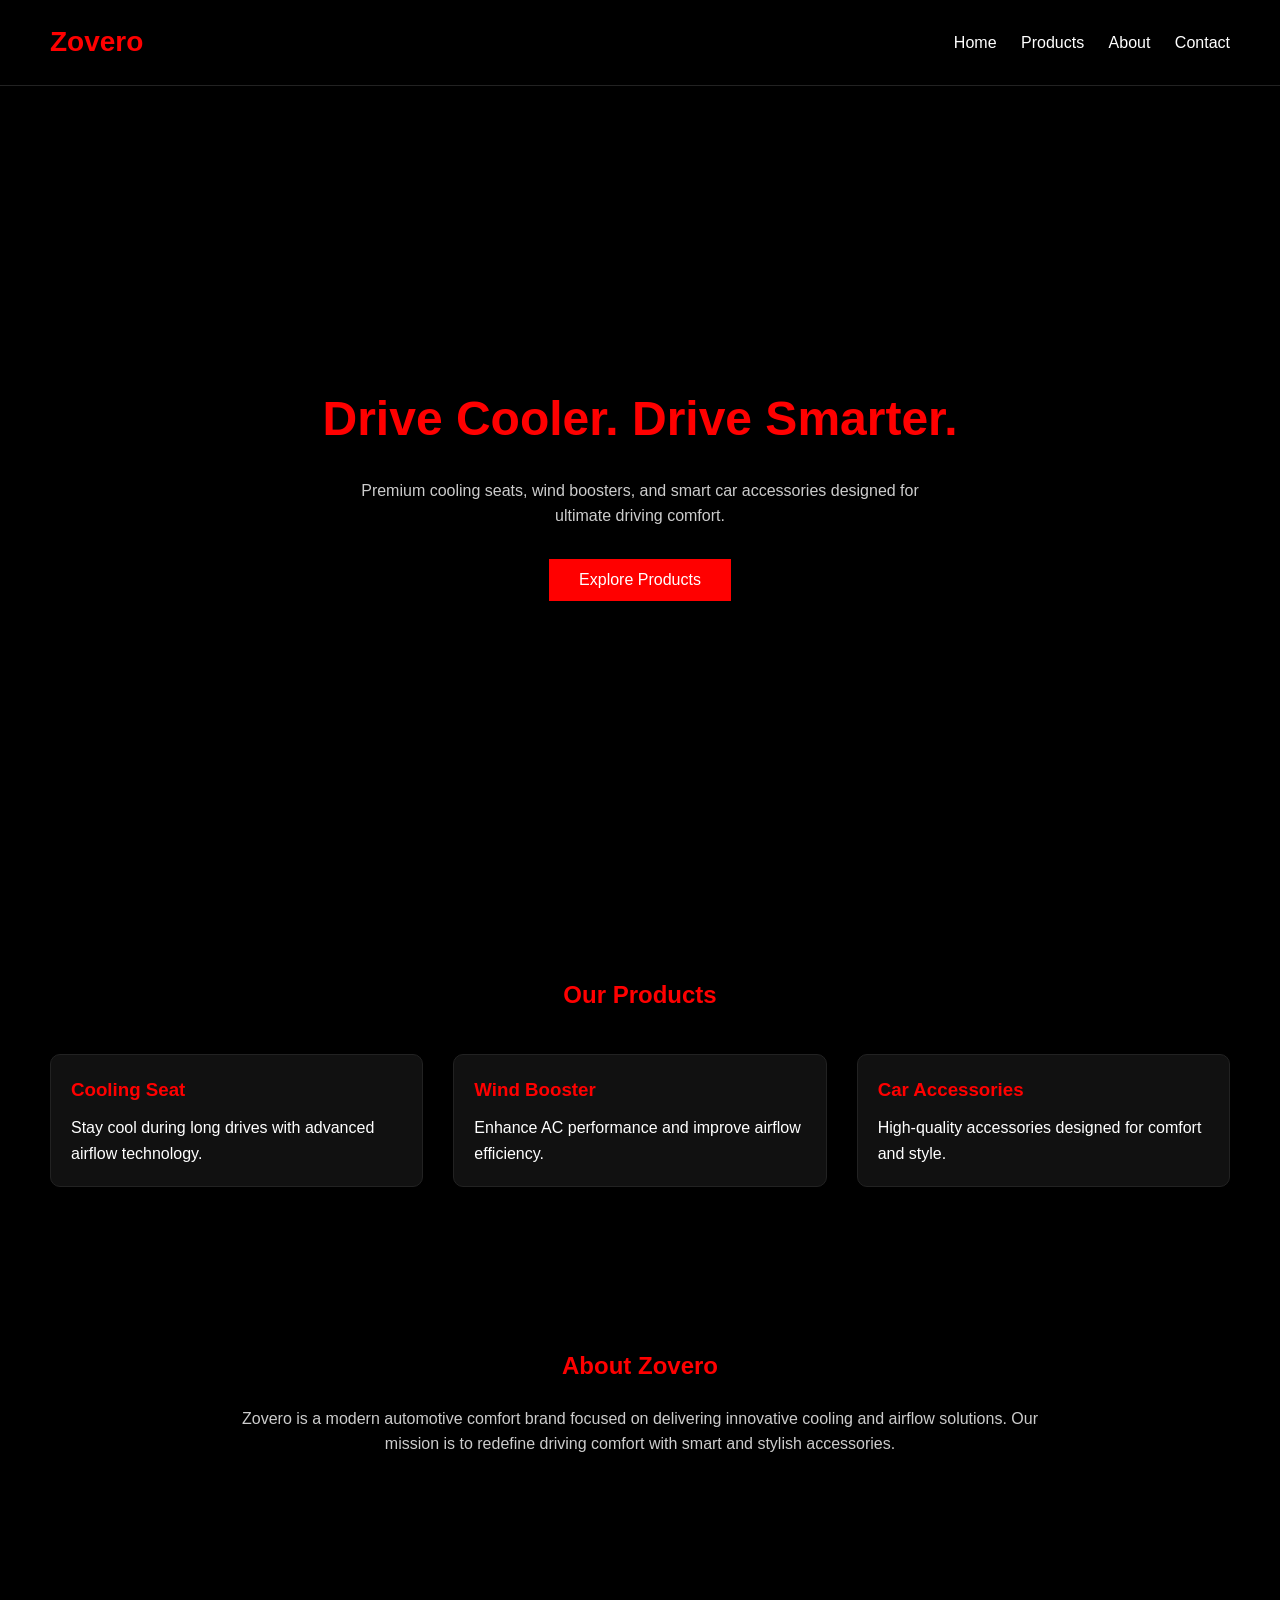
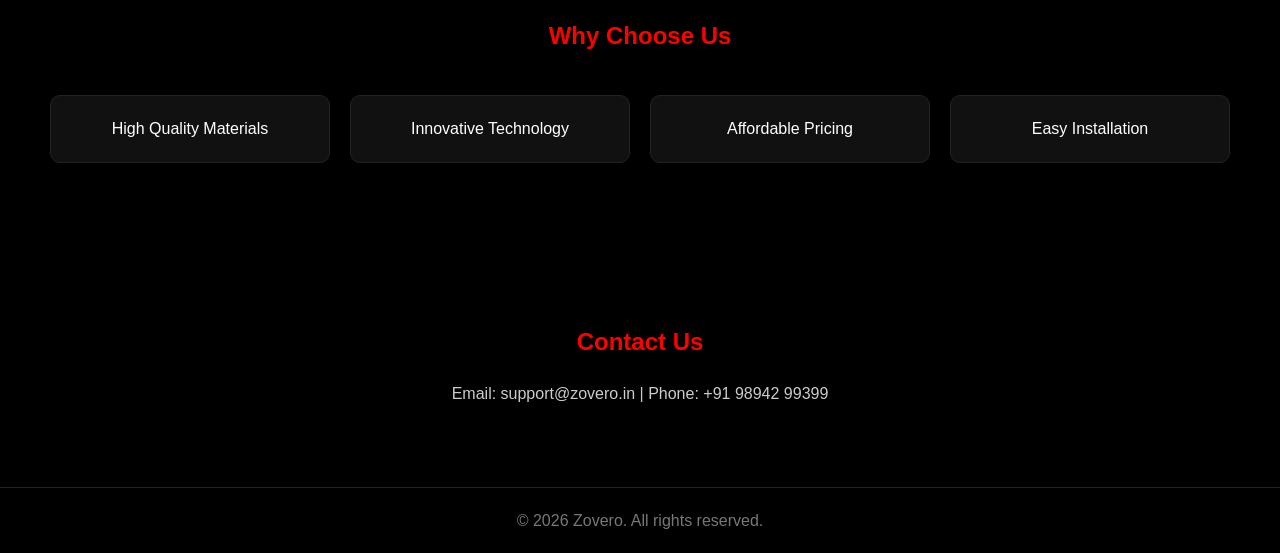
==== index.html @ fcf8863d "Update index.html" ====
<!DOCTYPE html>
<html lang="en">
<head>
  <meta charset="UTF-8">
  <meta name="viewport" content="width=device-width, initial-scale=1.0">
  <title>Zovero - Smart Car Comfort</title>

  <style>
    * {
      margin: 0;
      padding: 0;
      box-sizing: border-box;
      font-family: 'Segoe UI', sans-serif;
    }

    body {
      background: #000;
      color: #fff;
      line-height: 1.6;
    }

    header {
      display: flex;
      justify-content: space-between;
      align-items: center;
      padding: 20px 50px;
      background: #000;
      border-bottom: 1px solid #222;
      position: sticky;
      top: 0;
      z-index: 1000;
    }

    header h1 {
      color: red;
      font-size: 28px;
    }

    nav a {
      color: #fff;
      margin-left: 20px;
      text-decoration: none;
      transition: 0.3s;
    }

    nav a:hover {
      color: red;
    }

    /* HERO SECTION WITH IMAGE */
    .hero {
      height: 90vh;
      display: flex;
      flex-direction: column;
      justify-content: center;
      align-items: center;
      text-align: center;

      background:
        linear-gradient(rgba(0,0,0,0.75), rgba(0,0,0,0.9)),
        url('hero.jpg');

      background-size: cover;
      background-position: center;
      background-repeat: no-repeat;
    }

    .hero h2 {
      font-size: 48px;
      color: red;
      margin-bottom: 20px;
    }

    .hero p {
      max-width: 600px;
      margin-bottom: 30px;
      color: #ccc;
    }

    .btn {
      padding: 12px 30px;
      background: red;
      color: #fff;
      border: none;
      cursor: pointer;
      font-size: 16px;
      transition: 0.3s;
    }

    .btn:hover {
      background: #fff;
      color: #000;
    }

    section {
      padding: 80px 50px;
    }

    .products {
      display: grid;
      grid-template-columns: repeat(auto-fit, minmax(250px, 1fr));
      gap: 30px;
    }

    .card {
      background: #111;
      padding: 20px;
      border-radius: 10px;
      transition: 0.3s;
      border: 1px solid #222;
    }

    .card:hover {
      transform: translateY(-10px);
      border-color: red;
    }

    .card h3 {
      color: red;
      margin-bottom: 10px;
    }

    .about {
      text-align: center;
      max-width: 800px;
      margin: auto;
      color: #ccc;
    }

    .features {
      display: grid;
      grid-template-columns: repeat(auto-fit, minmax(200px, 1fr));
      gap: 20px;
      text-align: center;
    }

    .feature {
      background: #111;
      padding: 20px;
      border-radius: 10px;
      border: 1px solid #222;
    }

    footer {
      text-align: center;
      padding: 20px;
      border-top: 1px solid #222;
      color: #777;
    }
  </style>
</head>

<body>

<header>
  <h1>Zovero</h1>
  <nav>
    <a href="#">Home</a>
    <a href="#products">Products</a>
    <a href="#about">About</a>
    <a href="#contact">Contact</a>
  </nav>
</header>

<section class="hero">
  <h2>Drive Cooler. Drive Smarter.</h2>
  <p>Premium cooling seats, wind boosters, and smart car accessories designed for ultimate driving comfort.</p>
  <button class="btn">Explore Products</button>
</section>

<section id="products">
  <h2 style="text-align:center; margin-bottom:40px; color:red;">Our Products</h2>
  <div class="products">
    <div class="card">
      <h3>Cooling Seat</h3>
      <p>Stay cool during long drives with advanced airflow technology.</p>
    </div>
    <div class="card">
      <h3>Wind Booster</h3>
      <p>Enhance AC performance and improve airflow efficiency.</p>
    </div>
    <div class="card">
      <h3>Car Accessories</h3>
      <p>High-quality accessories designed for comfort and style.</p>
    </div>
  </div>
</section>

<section id="about">
  <h2 style="text-align:center; color:red; margin-bottom:20px;">About Zovero</h2>
  <p class="about">
    Zovero is a modern automotive comfort brand focused on delivering innovative cooling and airflow solutions. Our mission is to redefine driving comfort with smart and stylish accessories.
  </p>
</section>

<section>
  <h2 style="text-align:center; color:red; margin-bottom:40px;">Why Choose Us</h2>
  <div class="features">
    <div class="feature">High Quality Materials</div>
    <div class="feature">Innovative Technology</div>
    <div class="feature">Affordable Pricing</div>
    <div class="feature">Easy Installation</div>
  </div>
</section>

<section id="contact">
  <h2 style="text-align:center; color:red; margin-bottom:20px;">Contact Us</h2>
  <p style="text-align:center; color:#ccc;">
    Email: support@zovero.in | Phone: +91 98942 99399
  </p>
</section>

<footer>
  <p>© 2026 Zovero. All rights reserved.</p>
</footer>

</body>
</html>
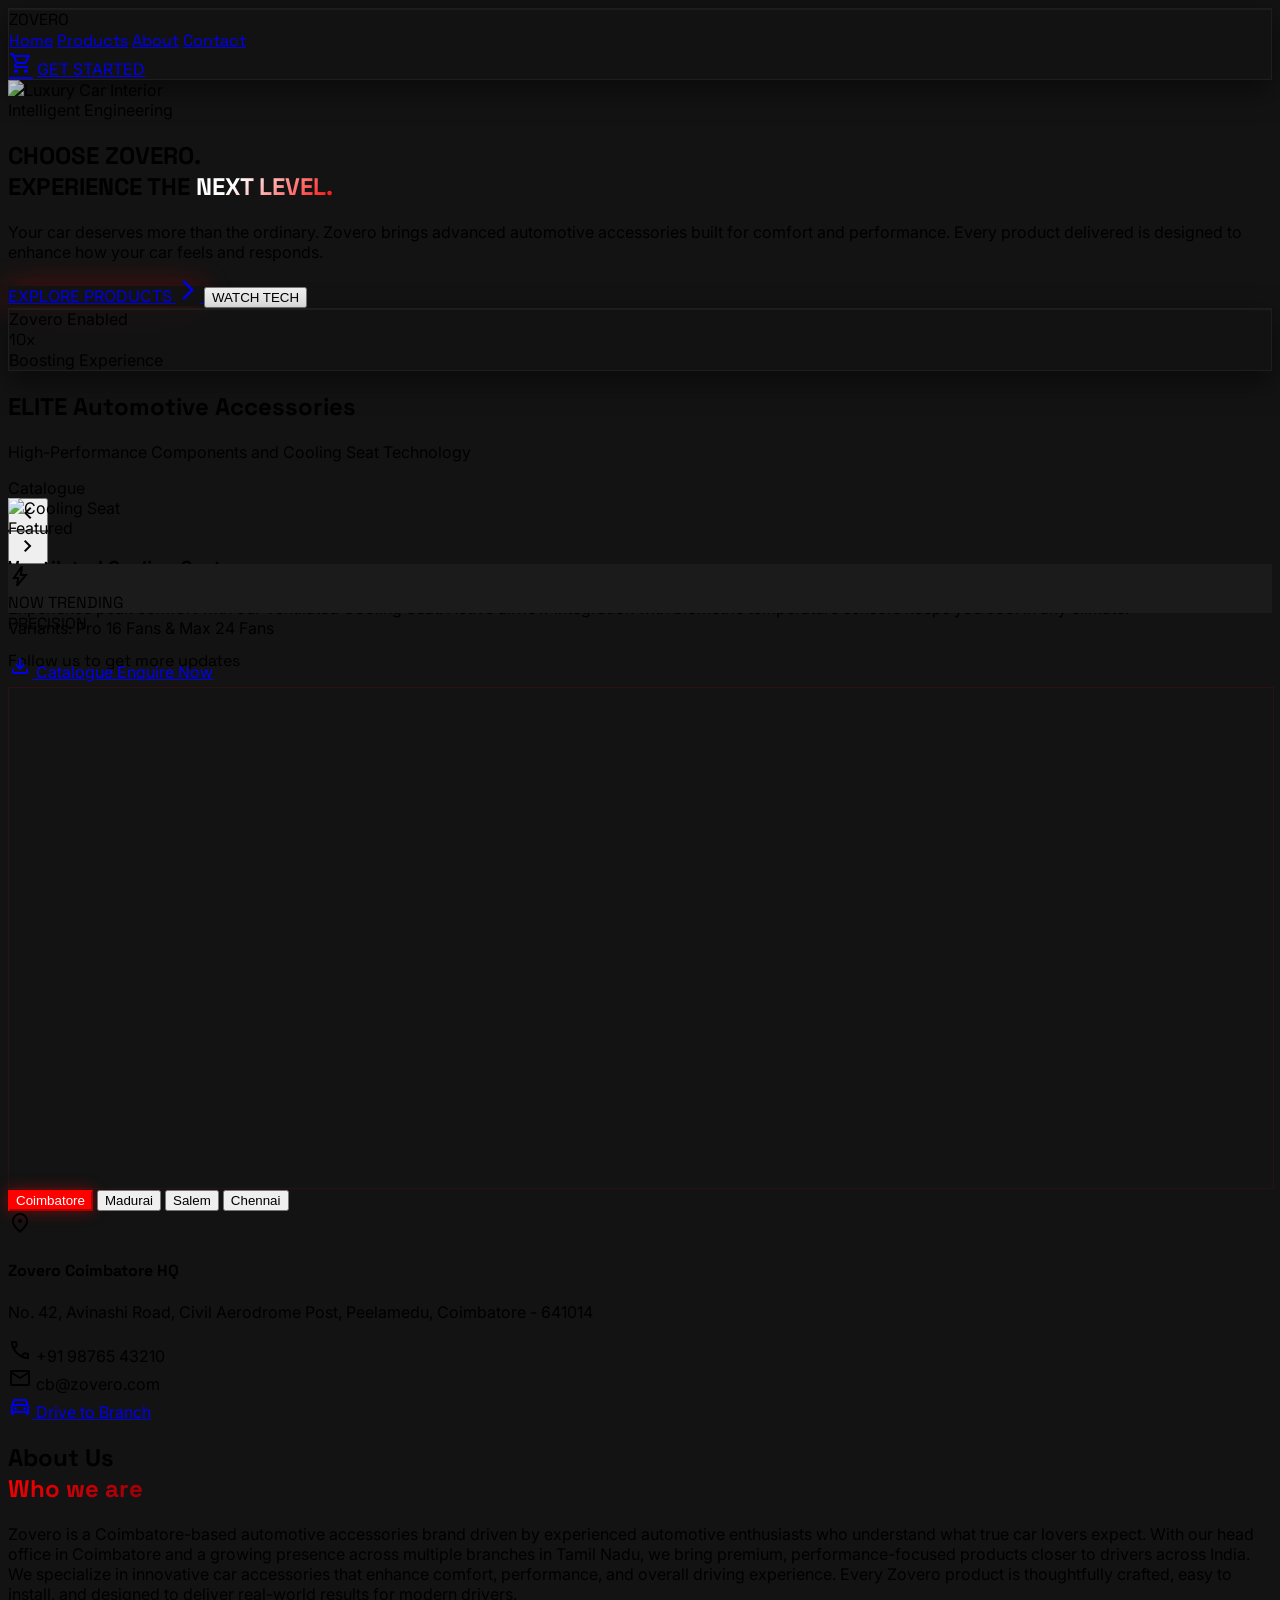
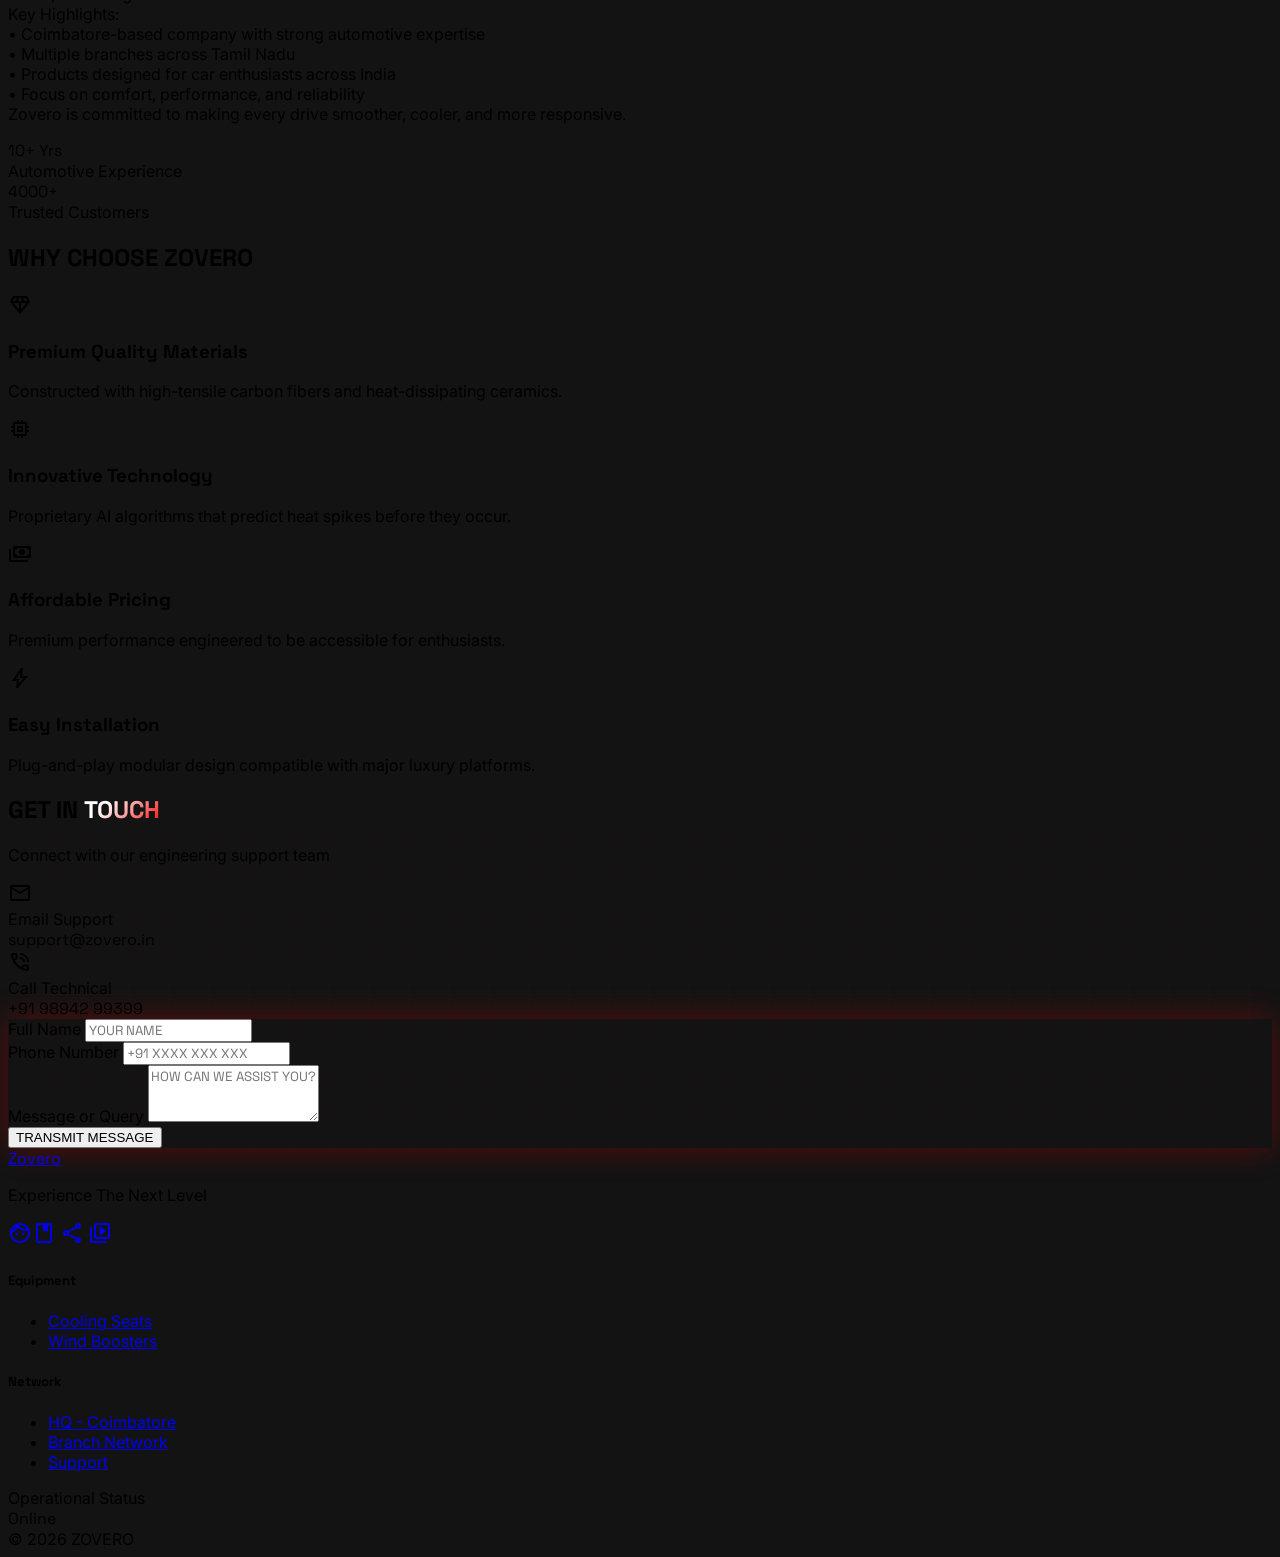
==== commit f5998c9e: "Update index.html" ====
--- a/index.html
+++ b/index.html
@@ -1,218 +1,995 @@
 <!DOCTYPE html>
-<html lang="en">
+
+<html class="dark" lang="en">
+
 <head>
-  <meta charset="UTF-8">
-  <meta name="viewport" content="width=device-width, initial-scale=1.0">
-  <title>Zovero - Smart Car Comfort</title>
-
-  <style>
-    * {
-      margin: 0;
-      padding: 0;
-      box-sizing: border-box;
-      font-family: 'Segoe UI', sans-serif;
-    }
-
-    body {
-      background: #000;
-      color: #fff;
-      line-height: 1.6;
-    }
-
-    header {
-      display: flex;
-      justify-content: space-between;
-      align-items: center;
-      padding: 20px 50px;
-      background: #000;
-      border-bottom: 1px solid #222;
-      position: sticky;
-      top: 0;
-      z-index: 1000;
-    }
-
-    header h1 {
-      color: red;
-      font-size: 28px;
-    }
-
-    nav a {
-      color: #fff;
-      margin-left: 20px;
-      text-decoration: none;
-      transition: 0.3s;
-    }
-
-    nav a:hover {
-      color: red;
-    }
-
-    /* HERO SECTION WITH IMAGE */
-    .hero {
-      height: 90vh;
-      display: flex;
-      flex-direction: column;
-      justify-content: center;
-      align-items: center;
-      text-align: center;
-
-      background:
-        linear-gradient(rgba(0,0,0,0.75), rgba(0,0,0,0.9)),
-        url('hero.jpg');
-
-      background-size: cover;
-      background-position: center;
-      background-repeat: no-repeat;
-    }
-
-    .hero h2 {
-      font-size: 48px;
-      color: red;
-      margin-bottom: 20px;
-    }
-
-    .hero p {
-      max-width: 600px;
-      margin-bottom: 30px;
-      color: #ccc;
-    }
-
-    .btn {
-      padding: 12px 30px;
-      background: red;
-      color: #fff;
-      border: none;
-      cursor: pointer;
-      font-size: 16px;
-      transition: 0.3s;
-    }
-
-    .btn:hover {
-      background: #fff;
-      color: #000;
-    }
-
-    section {
-      padding: 80px 50px;
-    }
-
-    .products {
-      display: grid;
-      grid-template-columns: repeat(auto-fit, minmax(250px, 1fr));
-      gap: 30px;
-    }
-
-    .card {
-      background: #111;
-      padding: 20px;
-      border-radius: 10px;
-      transition: 0.3s;
-      border: 1px solid #222;
-    }
-
-    .card:hover {
-      transform: translateY(-10px);
-      border-color: red;
-    }
-
-    .card h3 {
-      color: red;
-      margin-bottom: 10px;
-    }
-
-    .about {
-      text-align: center;
-      max-width: 800px;
-      margin: auto;
-      color: #ccc;
-    }
-
-    .features {
-      display: grid;
-      grid-template-columns: repeat(auto-fit, minmax(200px, 1fr));
-      gap: 20px;
-      text-align: center;
-    }
-
-    .feature {
-      background: #111;
-      padding: 20px;
-      border-radius: 10px;
-      border: 1px solid #222;
-    }
-
-    footer {
-      text-align: center;
-      padding: 20px;
-      border-top: 1px solid #222;
-      color: #777;
-    }
-  </style>
+    <meta charset="utf-8" />
+    <meta content="width=device-width, initial-scale=1.0" name="viewport" />
+    <title>Zovero | Premium Ventilated Cooling Seats & WindBooster Automotive Accessories</title>
+    <meta name="description" content="Elevate your driving experience with Zovero. Premium automotive accessories including high-performance ventilated cooling seats and WindBooster performance kits. Engineered for comfort and precision." />
+    <meta name="keywords" content="Zovero, Cooling Seat, Ventilated Cooling Seat, WindBooster, Automotive, Accessories, Car Performance, Luxury Car Accessories" />
+    <link rel="canonical" href="https://zovero.com/" />
+
+    <!-- Open Graph / Facebook -->
+    <meta property="og:type" content="website" />
+    <meta property="og:url" content="https://zovero.com/" />
+    <meta property="og:title" content="Zovero | Premium Ventilated Cooling Seats & WindBooster Automotive Accessories" />
+    <meta property="og:description" content="Experience the Next Level with Zovero. Advanced ventilated cooling seats and WindBooster throttle controllers for peak automotive performance." />
+    <meta property="og:image" content="https://lh3.googleusercontent.com/aida-public/[base64]" />
+
+    <!-- Twitter -->
+    <meta property="twitter:card" content="summary_large_image" />
+    <meta property="twitter:url" content="https://zovero.com/" />
+    <meta property="twitter:title" content="Zovero | Premium Ventilated Cooling Seats & WindBooster Automotive Accessories" />
+    <meta property="twitter:description" content="Experience the Next Level with Zovero. Advanced ventilated cooling seats and WindBooster throttle controllers for peak automotive performance." />
+    <meta property="twitter:image" content="https://lh3.googleusercontent.com/aida-public/[base64]" />
+
+    <script src="https://cdn.tailwindcss.com?plugins=forms,container-queries"></script>
+    <link
+        href="https://fonts.googleapis.com/css2?family=Space+Grotesk:wght@300;400;500;600;700;900&amp;family=Inter:wght@300;400;500;600;700&amp;display=swap"
+        rel="stylesheet" />
+    <link
+        href="https://fonts.googleapis.com/css2?family=Material+Symbols+Outlined:wght,FILL@100..700,0..1&amp;display=swap"
+        rel="stylesheet" />
+    <style>
+        html {
+            scroll-behavior: smooth;
+        }
+
+        body {
+            font-family: 'Inter', sans-serif;
+            background-color: #131313;
+            overflow-x: hidden;
+            position: relative;
+        }
+
+        /* Noise Texture Overlay */
+        body::before {
+            content: "";
+            position: fixed;
+            top: 0;
+            left: 0;
+            width: 100%;
+            height: 100%;
+            background: url("https://grainy-gradients.vercel.app/noise.svg");
+            opacity: 0.15;
+            pointer-events: none;
+            z-index: 100;
+            filter: contrast(120%) brightness(120%);
+        }
+
+        /* Interactive Background Glow */
+        #mouse-glow {
+            position: fixed;
+            top: 0;
+            left: 0;
+            width: 100vw;
+            height: 100vh;
+            pointer-events: none;
+            z-index: 0;
+            background: radial-gradient(circle 600px at var(--mouse-x) var(--mouse-y), rgba(255, 0, 0, 0.1), transparent 80%);
+            transition: background 0.2s ease;
+        }
+
+        /* Scroll Reveal Animation */
+        .reveal {
+            opacity: 0;
+            transform: translateY(30px);
+            transition: all 0.8s cubic-bezier(0.16, 1, 0.3, 1);
+        }
+
+        .reveal.active {
+            opacity: 1;
+            transform: translateY(0);
+        }
+
+        /* Premium Text Gradients */
+        .text-gradient {
+            background: linear-gradient(135deg, #ffffff 30%, #FF0000 100%);
+            -webkit-background-clip: text;
+            -webkit-text-fill-color: transparent;
+            display: inline-block;
+            padding-right: 0.1em;
+            margin-right: -0.1em;
+        }
+
+        .text-gradient-red {
+            background: linear-gradient(135deg, #FF0000 0%, #93000a 100%);
+            -webkit-background-clip: text;
+            -webkit-text-fill-color: transparent;
+            display: inline-block;
+            padding-right: 0.1em;
+            margin-right: -0.1em;
+        }
+
+        .font-space-grotesk {
+            font-family: 'Space Grotesk', sans-serif;
+        }
+
+        .material-symbols-outlined {
+            font-variation-settings: 'FILL' 0, 'wght' 400, 'GRAD' 0, 'opsz' 24;
+        }
+
+        .red-glow {
+            box-shadow: 0 0 20px rgba(255, 0, 0, 0.15);
+        }
+
+        .red-glow-strong {
+            box-shadow: 0 0 30px rgba(255, 0, 0, 0.3);
+        }
+
+        .glass-panel {
+            background: rgba(19, 19, 19, 0.7);
+            backdrop-filter: blur(20px);
+            border: 1px solid rgba(255, 255, 255, 0.05);
+            box-shadow: inset 0 1px 1px rgba(255, 255, 255, 0.05), 0 10px 30px rgba(0, 0, 0, 0.5);
+        }
+
+        .glass-panel-red {
+            background: rgba(40, 0, 0, 0.3);
+            backdrop-filter: blur(20px);
+            border: 1px solid rgba(255, 0, 0, 0.1);
+            box-shadow: inset 0 1px 1px rgba(255, 0, 0, 0.1), 0 10px 30px rgba(0, 0, 0, 0.3);
+        }
+
+        .vignette-overlay {
+            background: linear-gradient(to bottom, rgba(19, 19, 19, 0) 60%, rgba(19, 19, 19, 1) 100%);
+        }
+
+        .brand-red {
+            color: #FF0000;
+        }
+
+        .bg-brand-red {
+            background-color: #FF0000;
+        }
+
+        .border-brand-red {
+            border-color: #FF0000;
+        }
+
+        /* Premium Form Focus */
+        .form-input-premium:focus {
+            outline: none;
+            border-color: #FF0000;
+            box-shadow: 0 0 10px rgba(255, 0, 0, 0.2);
+            background: rgba(255, 0, 0, 0.02);
+        }
+
+        /* Spotlight Hover for Dark Cards */
+        .spotlight-card {
+            position: relative;
+            background: #1c1b1b;
+            overflow: hidden;
+        }
+
+        .spotlight-card::before {
+            content: "";
+            position: absolute;
+            top: 0;
+            left: 0;
+            width: 100%;
+            height: 100%;
+            background: radial-gradient(circle 400px at var(--x, 0) var(--y, 0), rgba(255, 0, 0, 0.08), transparent);
+            opacity: 0;
+            transition: opacity 0.5s;
+            pointer-events: none;
+        }
+
+        .spotlight-card:hover::before {
+            opacity: 1;
+        }
+
+        /* Animated Glowing Border for Features */
+        .glow-border {
+            position: relative;
+            z-index: 1;
+        }
+
+        .glow-border::after {
+            content: "";
+            position: absolute;
+            inset: -1px;
+            background: linear-gradient(90deg, transparent, rgba(255, 0, 0, 0.2), transparent);
+            z-index: -1;
+            opacity: 0;
+            transition: opacity 0.3s;
+        }
+
+        .glow-border:hover::after {
+            opacity: 1;
+            animation: border-glow-move 2s linear infinite;
+        }
+
+        @keyframes border-glow-move {
+            0% {
+                background-position: -200% 0;
+            }
+
+            100% {
+                background-position: 200% 0;
+            }
+        }
+
+        /* Staggered Reveal Delays */
+        .reveal-delay-1 {
+            transition-delay: 0.1s;
+        }
+
+        .reveal-delay-2 {
+            transition-delay: 0.2s;
+        }
+
+        .reveal-delay-3 {
+            transition-delay: 0.3s;
+        }
+
+        .reveal-delay-4 {
+            transition-delay: 0.4s;
+        }
+
+        /* Grid Mesh Background */
+        .grid-mesh {
+            background-image: linear-gradient(rgba(255, 0, 0, 0.03) 1px, transparent 1px),
+                linear-gradient(90deg, rgba(255, 0, 0, 0.03) 1px, transparent 1px);
+            background-size: 40px 40px;
+        }
+
+        /* Parallax Image Scale */
+        .parallax-wrap {
+            overflow: hidden;
+        }
+
+        .parallax-img {
+            transition: transform 1s cubic-bezier(0.16, 1, 0.3, 1);
+        }
+
+        .parallax-wrap:hover .parallax-img {
+            transform: scale(1.08);
+        }
+
+        #map {
+            width: 100%;
+            height: 500px;
+            background: #131313;
+            border: 1px solid rgba(255, 0, 0, 0.1);
+            z-index: 10;
+        }
+
+        .map-iframe {
+            width: 100%;
+            height: 100%;
+            border: 0;
+            filter: grayscale(0.2) contrast(1.1);
+        }
+
+        .branch-btn.active {
+            background: #FF0000;
+            border-color: #FF0000;
+            color: white;
+            box-shadow: 0 0 15px rgba(255, 0, 0, 0.4);
+        }
+
+        /* Carousel Styles */
+        .product-slide {
+            position: absolute;
+            inset: 0;
+            opacity: 0;
+            transition: opacity 0.8s ease-in-out;
+            pointer-events: none;
+        }
+
+        .product-slide.active {
+            opacity: 1;
+            pointer-events: auto;
+        }
+
+        .carousel-dot.active {
+            background: #FF0000;
+            width: 2rem;
+        }
+    </style>
+    <script id="tailwind-config">
+        tailwind.config = {
+            darkMode: "class",
+            theme: {
+                extend: {
+                    "colors": {
+                        "surface-bright": "#3a3939",
+                        "surface-dim": "#131313",
+                        "on-primary-fixed-variant": "#930100",
+                        "secondary-fixed-dim": "#ffb4a8",
+                        "on-tertiary-container": "#00285b",
+                        "on-secondary-fixed-variant": "#930100",
+                        "on-primary-container": "#ffffff",
+                        "surface-container": "#201f1f",
+                        "on-error-container": "#ffdad6",
+                        "inverse-on-surface": "#313030",
+                        "secondary-fixed": "#ffdad4",
+                        "outline": "#b18780",
+                        "on-tertiary": "#002f67",
+                        "on-surface": "#e5e2e1",
+                        "on-tertiary-fixed": "#001a40",
+                        "surface-container-high": "#2a2a2a",
+                        "tertiary-fixed": "#d7e2ff",
+                        "error-container": "#93000a",
+                        "primary-container": "#FF0000",
+                        "on-secondary": "#ffffff",
+                        "surface-container-highest": "#353534",
+                        "on-primary-fixed": "#410000",
+                        "surface-container-low": "#1c1b1b",
+                        "surface": "#131313",
+                        "inverse-primary": "#FF0000",
+                        "primary": "#FF0000",
+                        "on-error": "#ffffff",
+                        "tertiary-fixed-dim": "#acc7ff",
+                        "on-secondary-fixed": "#410000",
+                        "surface-container-lowest": "#0e0e0e",
+                        "inverse-surface": "#e5e2e1",
+                        "error": "#ffb4ab",
+                        "on-surface-variant": "#ebbbb4",
+                        "primary-fixed-dim": "#FF0000",
+                        "secondary": "#FF0000",
+                        "on-background": "#e5e2e1",
+                        "tertiary": "#acc7ff",
+                        "on-tertiary-fixed-variant": "#004491",
+                        "surface-variant": "#353534",
+                        "on-secondary-container": "#ffffff",
+                        "primary-fixed": "#ffdad4",
+                        "outline-variant": "#603e39",
+                        "surface-tint": "#FF0000",
+                        "secondary-container": "#FF0000",
+                        "tertiary-container": "#488fff",
+                        "background": "#131313",
+                        "on-primary": "#ffffff"
+                    },
+                    "borderRadius": {
+                        "DEFAULT": "0px",
+                        "lg": "2px",
+                        "xl": "4px",
+                        "full": "9999px"
+                    },
+                    "fontFamily": {
+                        "headline": ["Space Grotesk"],
+                        "body": ["Inter"],
+                        "label": ["Inter"]
+                    }
+                },
+            }
+        }
+    </script>
 </head>
 
-<body>
-
-<header>
-  <h1>Zovero</h1>
-  <nav>
-    <a href="#">Home</a>
-    <a href="#products">Products</a>
-    <a href="#about">About</a>
-    <a href="#contact">Contact</a>
-  </nav>
-</header>
-
-<section class="hero">
-  <h2>Drive Cooler. Drive Smarter.</h2>
-  <p>Premium cooling seats, wind boosters, and smart car accessories designed for ultimate driving comfort.</p>
-  <button class="btn">Explore Products</button>
-</section>
-
-<section id="products">
-  <h2 style="text-align:center; margin-bottom:40px; color:red;">Our Products</h2>
-  <div class="products">
-    <div class="card">
-      <h3>Cooling Seat</h3>
-      <p>Stay cool during long drives with advanced airflow technology.</p>
+<body class="bg-background text-on-surface">
+    <!-- Interactive Background -->
+    <div id="mouse-glow"></div>
+
+    <!-- TopNavBar - Pill Shape Glassmorphism -->
+    <div class="fixed top-6 left-1/2 -translate-x-1/2 z-50 w-[calc(100%-4rem)] max-w-5xl">
+        <nav
+            class="glass-panel rounded-full px-8 h-16 flex justify-between items-center shadow-2xl border border-white/10 backdrop-blur-2xl">
+            <div class="text-xl font-black text-primary tracking-tighter uppercase font-space-grotesk"><span
+                    class="italic">ZOVERO</span></div>
+            <div
+                class="hidden md:flex items-center gap-10 font-space-grotesk tracking-tight uppercase text-[11px] font-bold">
+                <a class="text-primary border-b border-primary pb-1" href="#home">Home</a>
+                <a class="text-zinc-400 hover:text-primary transition-colors" href="#products">Products</a>
+                <a class="text-zinc-400 hover:text-primary transition-colors" href="#about">About</a>
+                <a class="text-zinc-400 hover:text-primary transition-colors" href="#contact">Contact</a>
+            </div>
+            <div class="flex items-center gap-6">
+                <a href="https://wa.me/c/919952076707" target="_blank"
+                    class="material-symbols-outlined text-zinc-400 hover:text-primary transition-all duration-300 text-xl">shopping_cart</a>
+                <a href="#contact"
+                    class="bg-primary text-white px-5 py-2 font-black text-[10px] tracking-widest uppercase hover:bg-red-700 transition-all rounded-full flex items-center justify-center">
+                    GET STARTED
+                </a>
+            </div>
+        </nav>
     </div>
-    <div class="card">
-      <h3>Wind Booster</h3>
-      <p>Enhance AC performance and improve airflow efficiency.</p>
+    <!-- Hero Section -->
+    <section id="home" class="relative min-h-screen flex items-center pt-20 overflow-hidden">
+        <div class="absolute inset-0 z-0">
+            <img alt="Luxury Car Interior" class="w-full h-full object-cover grayscale-[0.3] contrast-[1.2]"
+                src="https://lh3.googleusercontent.com/aida-public/[base64]" />
+            <div class="absolute inset-0 bg-gradient-to-r from-black/90 via-black/40 to-transparent"></div>
+            <div class="absolute inset-0 vignette-overlay"></div>
+        </div>
+        <div class="container mx-auto px-8 relative z-10 grid grid-cols-1 md:grid-cols-12 gap-8">
+            <div class="md:col-span-7 flex flex-col items-start gap-6 reveal transition-delay-100">
+                <div
+                    class="inline-flex items-center gap-2 border border-primary/40 bg-primary/10 px-3 py-1 text-primary tracking-[0.2em] text-[10px] uppercase font-bold">
+                    <span class="w-1.5 h-1.5 bg-primary animate-pulse"></span> Intelligent Engineering
+                </div>
+                <h1
+                    class="text-6xl md:text-5xl font-space-grotesk font-black leading-[0.9] tracking-tighter text-on-surface">
+                    CHOOSE <span class="text-primary italic">ZOVERO.</span><br />
+                    EXPERIENCE THE <span class="text-gradient">NEXT LEVEL.</span>
+                </h1>
+                <p class="text-zinc-400 max-w-lg text-lg font-light leading-relaxed">
+                    Your car deserves more than the ordinary.
+                    Zovero brings advanced automotive accessories built for comfort and performance.
+                    Every product delivered is designed to enhance how your car feels and responds.
+                </p>
+                <div class="flex gap-4 mt-4">
+                    <a href="#products"
+                        class="bg-primary text-white px-10 py-4 font-black tracking-widest uppercase flex items-center gap-3 hover:bg-red-700 transition-all red-glow-strong">
+                        EXPLORE PRODUCTS
+                        <span class="material-symbols-outlined text-sm">arrow_forward_ios</span>
+                    </a>
+                    <button
+                        class="border border-white/20 px-10 py-4 font-black tracking-widest uppercase hover:bg-white/5 transition-all text-white">
+                        WATCH TECH
+                    </button>
+                </div>
+            </div>
+            <div class="hidden md:flex md:col-span-5 items-end justify-end">
+                <div class="glass-panel p-8 red-glow border-l-4 border-primary relative overflow-hidden group">
+                    <div class="absolute inset-0 bg-gradient-to-br from-white/10 to-transparent opacity-50"></div>
+                    <div class="relative z-10">
+                        <div class="text-[10px] uppercase tracking-widest text-zinc-500 mb-2 font-bold">Zovero Enabled
+                        </div>
+                        <div class="text-5xl font-space-grotesk font-black text-on-surface">10<span
+                                class="text-primary">x</span></div>
+                        <div class="w-full bg-zinc-800 h-1 mt-4">
+                            <div class="bg-primary h-full w-[85%] shadow-[0_0_10px_#FF0000]"></div>
+                        </div>
+                        <div class="text-[10px] uppercase tracking-tighter text-primary mt-2 font-bold">Boosting
+                            Experience</div>
+                    </div>
+                </div>
+            </div>
+        </div>
+    </section>
+    <!-- Products Grid -->
+    <section id="products" class="py-24 bg-surface px-8 border-t border-white/5">
+        <div class="max-w-7xl mx-auto">
+            <div class="flex flex-col md:flex-row justify-between items-end mb-16 gap-4 reveal">
+                <div class="max-w-xl">
+                    <h2 class="text-4xl md:text-5xl font-space-grotesk font-black tracking-tighter uppercase mb-4">
+                        ELITE <span class="text-primary italic">Automotive Accessories</span>
+                    </h2>
+                    <div class="h-1 w-24 bg-primary mb-4"></div>
+                    <p class="text-zinc-500 uppercase tracking-widest text-xs font-bold">High-Performance Components and Cooling Seat Technology</p>
+                </div>
+                <div
+                    class="text-primary text-[10px] uppercase tracking-[0.3em] font-black border-b border-primary pb-1">
+                    Catalogue</div>
+            </div>
+
+            <div class="grid grid-cols-1 md:grid-cols-12 gap-6">
+                <!-- Featured Product Carousel -->
+                <div id="product-carousel"
+                    class="md:col-span-8 bg-surface-container-low relative overflow-hidden h-[480px] border border-white/5 hover:border-primary/30 transition-colors reveal">
+
+                    <!-- Slide 1: Cooling Seat -->
+                    <div class="product-slide active" id="slide-0">
+                        <img alt="Cooling Seat"
+                            class="absolute inset-0 w-full h-full object-cover opacity-60 transition-transform duration-1000"
+                            src="https://lh3.googleusercontent.com/aida-public/[base64]" />
+                        <div class="absolute inset-0 bg-gradient-to-t from-black via-black/20 to-transparent"></div>
+                        <div class="absolute bottom-0 left-0 p-10 z-10">
+                            <span
+                                class="bg-primary text-white px-3 py-1 text-[10px] font-black uppercase tracking-widest mb-4 inline-block">Featured</span>
+                            <h3 class="text-5xl font-space-grotesk font-black uppercase mb-3">Ventilated Cooling Seat</h3>
+                            <p class="text-zinc-400 max-w-sm mb-6 font-light leading-relaxed">
+                                Experience peak comfort with our Ventilated Cooling Seat. Active airflow integration with biometric temperature sensors keeps you cool in any climate. <br>
+                                <span class="text-white font-bold tracking-widest text-[10px] uppercase mt-2 block">
+                                    Variants: Pro 16 Fans & Max 24 Fans
+                                </span>
+                            </p>
+                            <div class="flex gap-4">
+                                <a href="#cooling-catalogue.pdf"
+                                    class="bg-zinc-900 border border-white/10 px-6 py-3 text-[10px] font-black uppercase tracking-widest hover:border-primary hover:text-primary transition-all flex items-center gap-2">
+                                    <span class="material-symbols-outlined text-sm">download</span> Catalogue
+                                </a>
+                                <a href="#contact"
+                                    class="bg-primary text-white px-6 py-3 text-[10px] font-black uppercase tracking-widest hover:bg-red-700 transition-all">
+                                    Enquire Now
+                                </a>
+                            </div>
+                        </div>
+                    </div>
+
+                    <!-- Slide 2: Windbooster -->
+                    <div class="product-slide" id="slide-1">
+                        <img alt="Windbooster"
+                            class="absolute inset-0 w-full h-full object-cover opacity-60 transition-transform duration-1000"
+                            src="https://lh3.googleusercontent.com/aida-public/[base64]" />
+                        <div class="absolute inset-0 bg-gradient-to-t from-black via-black/20 to-transparent"></div>
+                        <div class="absolute bottom-0 left-0 p-10 z-10">
+                            <span
+                                class="bg-primary text-white px-3 py-1 text-[10px] font-black uppercase tracking-widest mb-4 inline-block">Now
+                                Trending</span>
+                            <h3 class="text-5xl font-space-grotesk font-black uppercase mb-3">Windbooster</h3>
+                            <p class="text-zinc-400 max-w-sm mb-6 font-light leading-relaxed">
+                                Boost your car performance with Windbooster Throttle Controller. <br>
+                                <span class="text-white font-bold tracking-widest text-[10px] uppercase mt-2 block">
+                                    Instant Response & Pure Performance
+                                </span>
+                            </p>
+                            <div class="flex gap-4">
+                                <a href="#windbooster-catalogue.pdf"
+                                    class="bg-zinc-900 border border-white/10 px-6 py-3 text-[10px] font-black uppercase tracking-widest hover:border-primary hover:text-primary transition-all flex items-center gap-2">
+                                    <span class="material-symbols-outlined text-sm">download</span> Catalogue
+                                </a>
+                                <a href="#contact"
+                                    class="bg-primary text-white px-6 py-3 text-[10px] font-black uppercase tracking-widest hover:bg-red-700 transition-all">
+                                    Enquire Now
+                                </a>
+                            </div>
+                        </div>
+                    </div>
+
+                    <!-- Slide Controls -->
+                    <div class="absolute top-1/2 -translate-y-1/2 left-4 z-20">
+                        <button onclick="prevSlide()"
+                            class="w-10 h-10 bg-black/50 backdrop-blur-md border border-white/10 flex items-center justify-center hover:bg-primary transition-all">
+                            <span class="material-symbols-outlined text-white">chevron_left</span>
+                        </button>
+                    </div>
+                    <div class="absolute top-1/2 -translate-y-1/2 right-4 z-20">
+                        <button onclick="nextSlide()"
+                            class="w-10 h-10 bg-black/50 backdrop-blur-md border border-white/10 flex items-center justify-center hover:bg-primary transition-all">
+                            <span class="material-symbols-outlined text-white">chevron_right</span>
+                        </button>
+                    </div>
+
+                    <!-- Slide Indicators -->
+                    <div class="absolute bottom-10 right-10 z-20 flex gap-2">
+                        <div class="carousel-dot w-4 h-1 bg-white/20 transition-all duration-500 active" id="dot-0">
+                        </div>
+                        <div class="carousel-dot w-4 h-1 bg-white/20 transition-all duration-500" id="dot-1"></div>
+                    </div>
+                </div>
+
+                <!-- Wind Booster Card (Standalone Refined) -->
+                <div
+                    class="md:col-span-4 bg-surface-container-low p-10 flex flex-col justify-between border border-white/5 hover:border-primary/30 transition-colors relative spotlight-card reveal h-[480px]">
+                    <div class="flex justify-between items-start">
+                        <div class="w-10 h-10 bg-primary/10 flex items-center justify-center border border-primary/20">
+                            <span class="material-symbols-outlined text-primary text-3xl">bolt</span>
+                        </div>
+                        <div class="text-right">
+                            <div class="text-primary font-black font-space-grotesk text-xl">NOW TRENDING</div>
+
+                        </div>
+                    </div>
+
+    </section>
+    <div
+        class="md:col-span-8 bg-black border border-white/5 h-[200px] flex items-center justify-center relative overflow-hidden group">
+        <div
+            class="text-zinc-900 text-9xl font-black font-space-grotesk absolute opacity-20 group-hover:text-primary transition-colors duration-700 select-none">
+            PRECISION</div>
+        <div class="relative z-10 flex flex-col items-center">
+            <p class="text-center font-space-grotesk font-bold text-xl uppercase mb-3 tracking-[0.3em] text-white">
+                Follow us to get more updates</p>
+            <div class="flex gap-2">
+                <span class="w-16 h-1 bg-primary"></span>
+                <span class="w-16 h-1 bg-zinc-800"></span>
+                <span class="w-16 h-1 bg-zinc-800"></span>
+            </div>
+        </div>
     </div>
-    <div class="card">
-      <h3>Car Accessories</h3>
-      <p>High-quality accessories designed for comfort and style.</p>
-    </div>
-  </div>
-</section>
-
-<section id="about">
-  <h2 style="text-align:center; color:red; margin-bottom:20px;">About Zovero</h2>
-  <p class="about">
-    Zovero is a modern automotive comfort brand focused on delivering innovative cooling and airflow solutions. Our mission is to redefine driving comfort with smart and stylish accessories.
-  </p>
-</section>
-
-<section>
-  <h2 style="text-align:center; color:red; margin-bottom:40px;">Why Choose Us</h2>
-  <div class="features">
-    <div class="feature">High Quality Materials</div>
-    <div class="feature">Innovative Technology</div>
-    <div class="feature">Affordable Pricing</div>
-    <div class="feature">Easy Installation</div>
-  </div>
-</section>
-
-<section id="contact">
-  <h2 style="text-align:center; color:red; margin-bottom:20px;">Contact Us</h2>
-  <p style="text-align:center; color:#ccc;">
-    Email: support@zovero.in | Phone: +91 98942 99399
-  </p>
-</section>
-
-<footer>
-  <p>© 2026 Zovero. All rights reserved.</p>
-</footer>
-
+    <!-- About Section -->
+    <section id="about" class="py-24 bg-surface-container-lowest relative overflow-hidden">
+        <div class="absolute right-0 top-0 w-1/2 h-full bg-primary/5 -skew-x-12 translate-x-1/2"></div>
+        <div class="container mx-auto px-8 grid grid-cols-1 md:grid-cols-2 gap-16 items-center relative z-10">
+            <div class="relative reveal">
+                <div class="absolute -top-6 -left-6 w-40 h-40 border-t-4 border-l-4 border-primary z-20"></div>
+                <!-- Interactive Google Map -->
+                <div id="map" class="shadow-[0_30px_60px_-15px_rgba(0,0,0,0.5)] overflow-hidden">
+                    <iframe
+                        src="https://www.google.com/maps/embed?pb=!1m18!1m12!1m3!1d125322.44153023067!2d76.8848325983794!3d11.012014524419047!2m3!1f0!2f0!3f0!3m2!1i1024!2i768!4f13.1!3m3!1m2!1s0x3ba859af2f976613%3A0x6ed70d4c06cf497c!2sCoimbatore%2C%20Tamil%20Nadu!5e0!3m2!1sen!2sin!4v1713631545678!5m2!1sen!2sin"
+                        class="map-iframe" allowfullscreen="" loading="lazy"
+                        referrerpolicy="no-referrer-when-downgrade"></iframe>
+                </div>
+                <!-- Branch Selector Buttons -->
+                <div class="grid grid-cols-2 md:grid-cols-4 gap-2 mt-6">
+                    <button onclick="switchBranch('coimbatore')"
+                        class="branch-btn px-4 py-3 bg-zinc-900 border border-white/5 text-xs font-black tracking-widest uppercase hover:border-primary transition-all active"
+                        id="btn-coimbatore">Coimbatore</button>
+                    <button onclick="switchBranch('madurai')"
+                        class="branch-btn px-4 py-3 bg-zinc-900 border border-white/5 text-xs font-black tracking-widest uppercase hover:border-primary transition-all"
+                        id="btn-madurai">Madurai</button>
+                    <button onclick="switchBranch('salem')"
+                        class="branch-btn px-4 py-3 bg-zinc-900 border border-white/5 text-xs font-black tracking-widest uppercase hover:border-primary transition-all"
+                        id="btn-salem">Salem</button>
+                    <button onclick="switchBranch('chennai')"
+                        class="branch-btn px-4 py-3 bg-zinc-900 border border-white/5 text-xs font-black tracking-widest uppercase hover:border-primary transition-all"
+                        id="btn-chennai">Chennai</button>
+                </div>
+
+                <!-- Branch Contact Info Panel -->
+                <div id="branch-info" class="mt-4 p-6 bg-primary/5 border border-primary/20 reveal">
+                    <div class="flex items-start gap-4">
+                        <div class="w-10 h-10 bg-primary/10 flex items-center justify-center shrink-0">
+                            <span class="material-symbols-outlined text-primary text-xl">location_on</span>
+                        </div>
+                        <div>
+                            <h4 id="branch-name"
+                                class="font-space-grotesk font-black uppercase text-sm tracking-widest">
+                                Zovero Coimbatore HQ</h4>
+                            <p id="branch-address" class="text-zinc-500 text-xs mt-1 leading-relaxed">No. 42, Avinashi
+                                Road, Civil Aerodrome Post, Peelamedu, Coimbatore - 641014</p>
+                            <div class="flex gap-6 mt-4">
+                                <div class="flex items-center gap-2">
+                                    <span class="material-symbols-outlined text-primary text-xs">call</span>
+                                    <span id="branch-phone" class="text-white text-xs font-bold">+91 98765 43210</span>
+                                </div>
+                                <div class="flex items-center gap-2">
+                                    <span class="material-symbols-outlined text-primary text-xs">mail</span>
+                                    <span id="branch-email" class="text-white text-xs font-bold">cb@zovero.com</span>
+                                </div>
+                            </div>
+                            <!-- Drive To Button -->
+                            <a id="branch-drive" href="#" target="_blank"
+                                class="inline-flex items-center gap-2 mt-6 px-6 py-2 bg-primary text-white text-[10px] font-black uppercase tracking-widest hover:bg-white hover:text-black transition-all">
+                                <span class="material-symbols-outlined text-sm">directions_car</span>
+                                Drive to Branch
+                            </a>
+                        </div>
+                    </div>
+                </div>
+            </div>
+            <div class="space-y-8 reveal">
+                <h2
+                    class="text-4xl md:text-7xl font-space-grotesk font-black tracking-tighter uppercase leading-[0.85]">
+                    About Us <br />
+                    <span class="text-gradient-red italic">Who we are</span>
+                </h2>
+                <p class="text-zinc-400 text-lg leading-relaxed font-light">
+                    Zovero is a Coimbatore-based automotive accessories brand driven by experienced automotive
+                    enthusiasts who understand what true car lovers expect. With our head office in Coimbatore and a
+                    growing presence across multiple branches in Tamil Nadu, we bring premium, performance-focused
+                    products closer to drivers across India. <br>
+
+                    We specialize in innovative car accessories that enhance comfort, performance, and overall driving
+                    experience. Every Zovero product is thoughtfully crafted, easy to install, and designed to deliver
+                    real-world results for modern drivers. <br>
+
+                    Key Highlights: <br>
+                    • Coimbatore-based company with strong automotive expertise <br>
+                    • Multiple branches across Tamil Nadu <br>
+                    • Products designed for car enthusiasts across India <br>
+                    • Focus on comfort, performance, and reliability <br>
+
+                    Zovero is committed to making every drive smoother, cooler, and more responsive.
+                </p>
+                <div class="grid grid-cols-2 gap-8 pt-8 border-t border-primary/30">
+                    <div>
+                        <div class="text-primary text-4xl font-space-grotesk font-black">10+ Yrs</div>
+                        <div class="text-[10px] uppercase tracking-widest text-zinc-500 font-black mt-1">Automotive
+                            Experience</div>
+                    </div>
+                    <div>
+                        <div class="text-primary text-4xl font-space-grotesk font-black">4000+</div>
+                        <div class="text-[10px] uppercase tracking-widest text-zinc-500 font-black mt-1">Trusted
+                            Customers
+                        </div>
+                    </div>
+                </div>
+            </div>
+        </div>
+    </section>
+    <!-- Features Section -->
+    <section class="py-24 bg-surface px-8 border-y border-white/5">
+        <div class="max-w-7xl mx-auto">
+            <div class="text-center mb-20 reveal">
+                <h2 class="text-3xl font-space-grotesk font-black uppercase tracking-tighter mb-4">WHY CHOOSE <span
+                        class="text-primary italic">ZOVERO</span></h2>
+                <div class="w-32 h-1 bg-primary mx-auto"></div>
+            </div>
+            <div class="grid grid-cols-1 md:grid-cols-4 gap-4 reveal">
+                <!-- Feature 1 -->
+                <div
+                    class="group p-8 bg-zinc-900 border border-white/5 hover:border-primary/30 transition-all duration-300 glow-border reveal-delay-1">
+                    <div
+                        class="w-14 h-14 bg-primary/10 flex items-center justify-center mb-8 border border-primary/20 group-hover:bg-primary/20 group-hover:border-primary/50 transition-colors">
+                        <span class="material-symbols-outlined text-primary text-3xl" data-icon="diamond">diamond</span>
+                    </div>
+                    <h3 class="font-space-grotesk font-black uppercase mb-3 text-sm tracking-[0.2em]">Premium Quality
+                        Materials</h3>
+                    <p class="text-zinc-500 text-[11px] leading-relaxed uppercase tracking-tight font-bold">Constructed
+                        with high-tensile carbon fibers and heat-dissipating ceramics.</p>
+                </div>
+                <!-- Feature 2 -->
+                <div
+                    class="group p-8 bg-zinc-900 border border-white/5 hover:border-primary/30 transition-all duration-300 glow-border reveal-delay-2">
+                    <div
+                        class="w-14 h-14 bg-primary/10 flex items-center justify-center mb-8 border border-primary/20 group-hover:bg-primary/20 group-hover:border-primary/50 transition-colors">
+                        <span class="material-symbols-outlined text-primary text-3xl" data-icon="memory">memory</span>
+                    </div>
+                    <h3 class="font-space-grotesk font-black uppercase mb-3 text-sm tracking-[0.2em]">Innovative
+                        Technology</h3>
+                    <p class="text-zinc-500 text-[11px] leading-relaxed uppercase tracking-tight font-bold">Proprietary
+                        AI algorithms that predict heat spikes before they occur.</p>
+                </div>
+                <!-- Feature 3 -->
+                <div
+                    class="group p-8 bg-zinc-900 border border-white/5 hover:border-primary/30 transition-all duration-300 glow-border reveal-delay-3">
+                    <div
+                        class="w-14 h-14 bg-primary/10 flex items-center justify-center mb-8 border border-primary/20 group-hover:bg-primary/20 group-hover:border-primary/50 transition-colors">
+                        <span class="material-symbols-outlined text-primary text-3xl"
+                            data-icon="payments">payments</span>
+                    </div>
+                    <h3 class="font-space-grotesk font-black uppercase mb-3 text-sm tracking-[0.2em]">Affordable Pricing
+                    </h3>
+                    <p class="text-zinc-500 text-[11px] leading-relaxed uppercase tracking-tight font-bold">Premium
+                        performance engineered to be accessible for enthusiasts.</p>
+                </div>
+                <!-- Feature 4 -->
+                <div
+                    class="group p-8 bg-zinc-900 border border-white/5 hover:border-primary/30 transition-all duration-300 glow-border reveal-delay-4">
+                    <div
+                        class="w-14 h-14 bg-primary/10 flex items-center justify-center mb-8 border border-primary/20 group-hover:bg-primary/20 group-hover:border-primary/50 transition-colors">
+                        <span class="material-symbols-outlined text-primary text-3xl" data-icon="bolt">bolt</span>
+                    </div>
+                    <h3 class="font-space-grotesk font-black uppercase mb-3 text-sm tracking-[0.2em]">Easy Installation
+                    </h3>
+                    <p class="text-zinc-500 text-[11px] leading-relaxed uppercase tracking-tight font-bold">
+                        Plug-and-play modular design compatible with major luxury platforms.</p>
+                </div>
+            </div>
+        </div>
+    </section>
+    <!-- Contact Section -->
+    <section id="contact" class="py-24 bg-surface-container-lowest grid-mesh relative">
+        <div
+            class="absolute inset-0 bg-gradient-to-t from-surface-container-lowest via-transparent to-surface-container-lowest pointer-events-none">
+        </div>
+        <div class="container mx-auto px-8 max-w-6xl reveal">
+            <div class="grid grid-cols-1 md:grid-cols-2 gap-20">
+                <div>
+                    <h2 class="text-5xl font-space-grotesk font-black tracking-tighter uppercase mb-6 leading-none">GET
+                        IN <span class="text-gradient italic">TOUCH</span></h2>
+                    <div class="w-20 h-2 bg-primary mb-12"></div>
+                    <p class="text-zinc-500 uppercase tracking-[0.3em] text-[10px] mb-12 font-black">Connect with our
+                        engineering support team</p>
+                    <div class="space-y-10">
+                        <div class="flex items-center gap-6 group">
+                            <div
+                                class="w-14 h-14 border-2 border-primary/20 flex items-center justify-center group-hover:border-primary transition-colors">
+                                <span class="material-symbols-outlined text-primary text-2xl"
+                                    data-icon="mail">mail</span>
+                            </div>
+                            <div>
+                                <div class="text-[10px] text-zinc-600 font-black uppercase tracking-widest">Email
+                                    Support</div>
+                                <div class="font-space-grotesk font-bold text-xl text-white">support@zovero.in</div>
+                            </div>
+                        </div>
+                        <div class="flex items-center gap-6 group">
+                            <div
+                                class="w-14 h-14 border-2 border-primary/20 flex items-center justify-center group-hover:border-primary transition-colors">
+                                <span class="material-symbols-outlined text-primary text-2xl"
+                                    data-icon="phone_in_talk">phone_in_talk</span>
+                            </div>
+                            <div>
+                                <div class="text-[10px] text-zinc-600 font-black uppercase tracking-widest">Call
+                                    Technical</div>
+                                <div class="font-space-grotesk font-bold text-xl text-white">+91 98942 99399</div>
+                            </div>
+                        </div>
+                    </div>
+                </div>
+                <div class="bg-black p-12 border-l-4 border-primary red-glow-strong">
+                    <form action="#" class="space-y-8">
+                        <div>
+                            <label class="text-[10px] uppercase font-black text-primary tracking-widest mb-3 block">Full
+                                Name</label>
+                            <input
+                                class="w-full bg-transparent border-0 border-b-2 border-zinc-800 text-on-surface focus:ring-0 focus:border-primary transition-all py-3 font-space-grotesk placeholder:text-zinc-700 form-input-premium"
+                                placeholder="YOUR NAME" type="text" />
+                        </div>
+                        <div>
+                            <label
+                                class="text-[10px] uppercase font-black text-primary tracking-widest mb-3 block">Phone
+                                Number</label>
+                            <input
+                                class="w-full bg-transparent border-0 border-b-2 border-zinc-800 text-on-surface focus:ring-0 focus:border-primary transition-all py-3 font-space-grotesk placeholder:text-zinc-700 form-input-premium"
+                                placeholder="+91 XXXX XXX XXX" type="tel" />
+                        </div>
+                        <div>
+                            <label
+                                class="text-[10px] uppercase font-black text-primary tracking-widest mb-3 block">Message
+                                or Query</label>
+                            <textarea
+                                class="w-full bg-transparent border-0 border-b-2 border-zinc-800 text-on-surface focus:ring-0 focus:border-primary transition-all py-3 font-space-grotesk resize-none placeholder:text-zinc-700 form-input-premium"
+                                placeholder="HOW CAN WE ASSIST YOU?" rows="3"></textarea>
+                        </div>
+                        <button
+                            class="bg-primary text-white w-full py-5 font-black uppercase tracking-[0.4em] text-sm hover:bg-red-700 transition-all"
+                            type="submit">
+                            TRANSMIT MESSAGE
+                        </button>
+                    </form>
+                </div>
+            </div>
+        </div>
+    </section>
+    <!-- Footer -->
+    <footer class="bg-black py-20 px-8 border-t border-white/5 relative overflow-hidden">
+        <div class="absolute left-0 bottom-0 w-full h-1 bg-gradient-to-r from-transparent via-primary to-transparent">
+        </div>
+        <div class="max-w-7xl mx-auto grid grid-cols-1 md:grid-cols-12 gap-12 relative z-10">
+            <div class="md:col-span-4 space-y-6">
+                <a class="text-3xl font-space-grotesk font-black tracking-tighter text-on-surface uppercase" href="#">
+                    <span class="text-primary italic">Zovero</span>
+                </a>
+                <p class="text-zinc-500 text-[10px] uppercase tracking-widest leading-relaxed max-w-xs font-bold">
+                    Experience The Next Level
+                </p>
+                <div class="flex gap-4">
+                    <a class="w-10 h-10 bg-zinc-900 flex items-center justify-center hover:bg-primary transition-all group"
+                        href="https://www.facebook.com/profile.php?id=61579546164260"><span
+                            class="material-symbols-outlined text-zinc-500 group-hover:text-white text-lg">facebook</span></a>
+                    <a class="w-10 h-10 bg-zinc-900 flex items-center justify-center hover:bg-primary transition-all group"
+                        href="#"><span
+                            class="material-symbols-outlined text-zinc-500 group-hover:text-white text-lg">share</span></a>
+                    <a class="w-10 h-10 bg-zinc-900 flex items-center justify-center hover:bg-primary transition-all group"
+                        href="#"><span
+                            class="material-symbols-outlined text-zinc-500 group-hover:text-white text-lg">video_library</span></a>
+                </div>
+            </div>
+
+            <div class="md:col-span-5 grid grid-cols-2 gap-8">
+                <div>
+                    <h5 class="text-white font-space-grotesk font-black text-[10px] uppercase tracking-[0.3em] mb-6">
+                        Equipment</h5>
+                    <ul class="space-y-4 text-zinc-500 text-[10px] font-black uppercase tracking-widest">
+                        <li><a class="hover:text-primary transition-colors" href="#products">Cooling Seats</a></li>
+                        <li><a class="hover:text-primary transition-colors" href="#products">Wind Boosters</a></li>
+
+                    </ul>
+                </div>
+                <div>
+                    <h5 class="text-white font-space-grotesk font-black text-[10px] uppercase tracking-[0.3em] mb-6">
+                        Network</h5>
+                    <ul class="space-y-4 text-zinc-500 text-[10px] font-black uppercase tracking-widest">
+                        <li><a class="hover:text-primary transition-colors" href="#about">HQ - Coimbatore</a></li>
+                        <li><a class="hover:text-primary transition-colors" href="#about">Branch Network</a></li>
+                        <li><a class="hover:text-primary transition-colors" href="mailto:support@zovero.in">Support</a>
+                        </li>
+
+                    </ul>
+                </div>
+            </div>
+
+            <div class="md:col-span-3 space-y-6 text-right">
+                <div class="text-primary text-[10px] font-black uppercase tracking-[0.3em]">Operational Status</div>
+                <div class="text-on-surface text-4xl font-space-grotesk font-black uppercase italic">Online</div>
+                <div class="text-zinc-600 text-[9px] font-black tracking-[0.2em] mt-4 uppercase">© 2026 ZOVERO</div>
+            </div>
+        </div>
+    </footer>
+    <script>
+        // Interactive Background Mouse Movement
+        const glow = document.getElementById('mouse-glow');
+        window.addEventListener('mousemove', (e) => {
+            glow.style.setProperty('--mouse-x', `${e.clientX}px`);
+            glow.style.setProperty('--mouse-y', `${e.clientY}px`);
+        });
+
+        // Intersection Observer for Scroll Reveal
+        const observerOptions = {
+            threshold: 0.1,
+            rootMargin: '0px 0px -50px 0px'
+        };
+
+        const revealObserver = new IntersectionObserver((entries) => {
+            entries.forEach(entry => {
+                if (entry.isIntersecting) {
+                    entry.target.classList.add('active');
+                }
+            });
+        }, observerOptions);
+
+        document.querySelectorAll('.reveal').forEach(el => {
+            revealObserver.observe(el);
+        });
+
+        // Spotlight effect for dark cards
+        document.querySelectorAll('.spotlight-card').forEach(card => {
+            card.addEventListener('mousemove', (e) => {
+                const rect = card.getBoundingClientRect();
+                const x = e.clientX - rect.left;
+                const y = e.clientY - rect.top;
+                card.style.setProperty('--x', `${x}px`);
+                card.style.setProperty('--y', `${y}px`);
+            });
+        });
+
+        // Branch Switcher Logic
+        const branches = {
+            coimbatore: {
+                name: "Zovero Coimbatore HQ",
+                coords: "11.020212220154585,77.01972065470326",
+                address: "No. 42, Avinashi Road, Civil Aerodrome Post, Peelamedu, Coimbatore - 641014",
+                phone: "+91 98765 43210",
+                email: "cb@zovero.com"
+            },
+            madurai: {
+                name: "Zovero Madurai Branch",
+                coords: "9.917036238094521,78.11405757751459",
+                address: "Plot B-14, Madurai Integrated IT Park, Madurai - 625020",
+                phone: "+91 98765 43222",
+                email: "md@zovero.com"
+            },
+            salem: {
+                name: "Zovero Salem Distribution",
+                coords: "11.653534866228043,78.15030338209048",
+                address: "Industrial Estate Road, Five Roads, Salem - 636004",
+                phone: "+91 98765 43333",
+                email: "sl@zovero.com"
+            },
+            chennai: {
+                name: "Zovero Chennai Design Lab",
+                coords: "13.073453011923698,80.2067425997415",
+                address: "Olympia Tech Park, Guindy Industrial Estate, Chennai - 600032",
+                phone: "+91 98765 43444",
+                email: "ch@zovero.com"
+            }
+        };
+
+        function switchBranch(key) {
+            const branch = branches[key];
+            const iframe = document.querySelector('.map-iframe');
+
+            // Update Map via Embed Query (hl=en for English interface)
+            iframe.src = `https://www.google.com/maps?q=${branch.coords}&hl=en&z=15&output=embed`;
+
+            // Update Contact Info Text
+            document.getElementById('branch-name').innerText = branch.name;
+            document.getElementById('branch-address').innerText = branch.address;
+            document.getElementById('branch-phone').innerText = branch.phone;
+            document.getElementById('branch-email').innerText = branch.email;
+
+            // Update Navigation Link
+            document.getElementById('branch-drive').href = `https://www.google.com/maps/dir/?api=1&destination=${branch.coords}`;
+
+            // Manage Button State
+            document.querySelectorAll('.branch-btn').forEach(btn => btn.classList.remove('active'));
+            document.getElementById(`btn-${key}`).classList.add('active');
+
+            // Optional: Re-trigger reveal animation for the text content
+            const infoBox = document.getElementById('branch-info');
+            infoBox.classList.remove('active');
+            setTimeout(() => infoBox.classList.add('active'), 50);
+        }
+
+        // Set default branch on load
+        window.addEventListener('DOMContentLoaded', () => {
+            switchBranch('coimbatore');
+        });
+
+        // Product Carousel Logic
+        let currentSlide = 0;
+        const totalSlides = 2;
+
+        function updateSlide() {
+            document.querySelectorAll('.product-slide').forEach((slide, index) => {
+                slide.classList.toggle('active', index === currentSlide);
+            });
+            document.querySelectorAll('.carousel-dot').forEach((dot, index) => {
+                dot.classList.toggle('active', index === currentSlide);
+            });
+        }
+
+        function nextSlide() {
+            currentSlide = (currentSlide + 1) % totalSlides;
+            updateSlide();
+        }
+
+        function prevSlide() {
+            currentSlide = (currentSlide - 1 + totalSlides) % totalSlides;
+            updateSlide();
+        }
+
+        // Auto slide
+        setInterval(nextSlide, 5000);
+    </script>
 </body>
+
 </html>
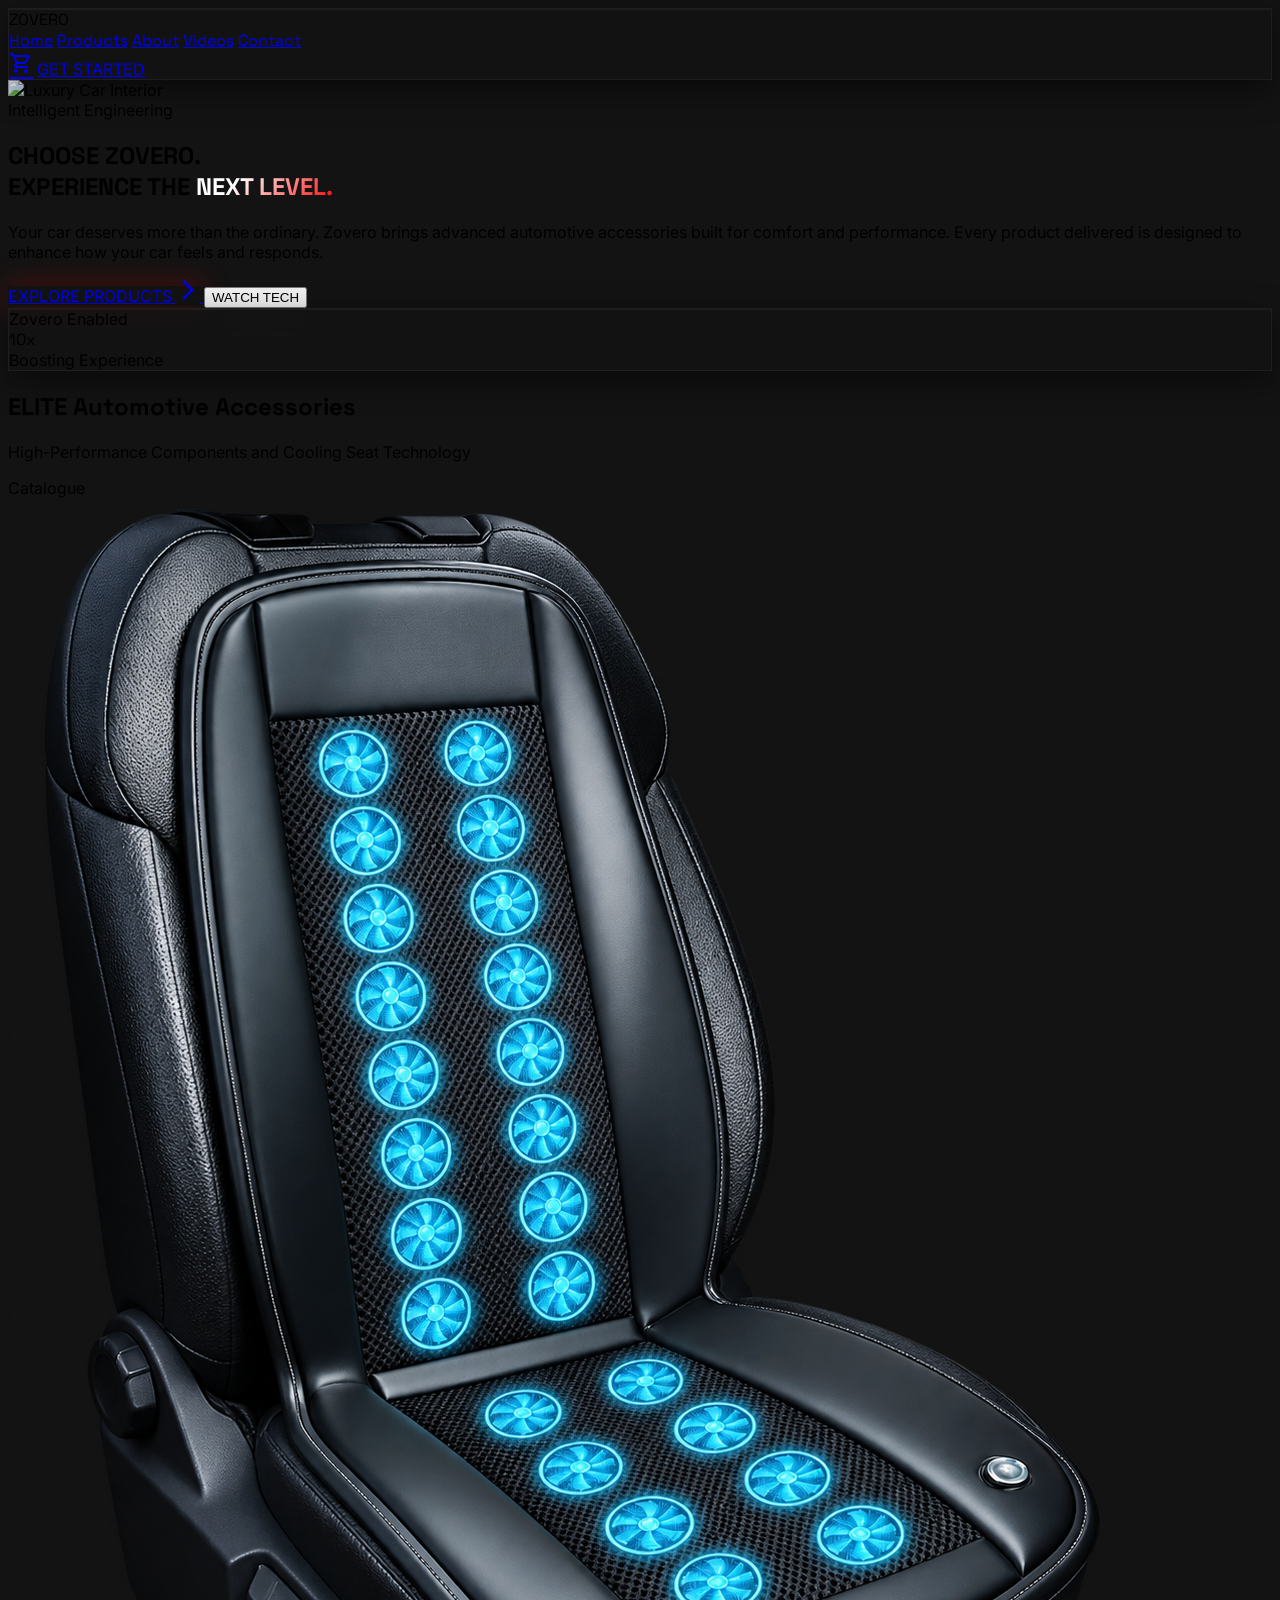
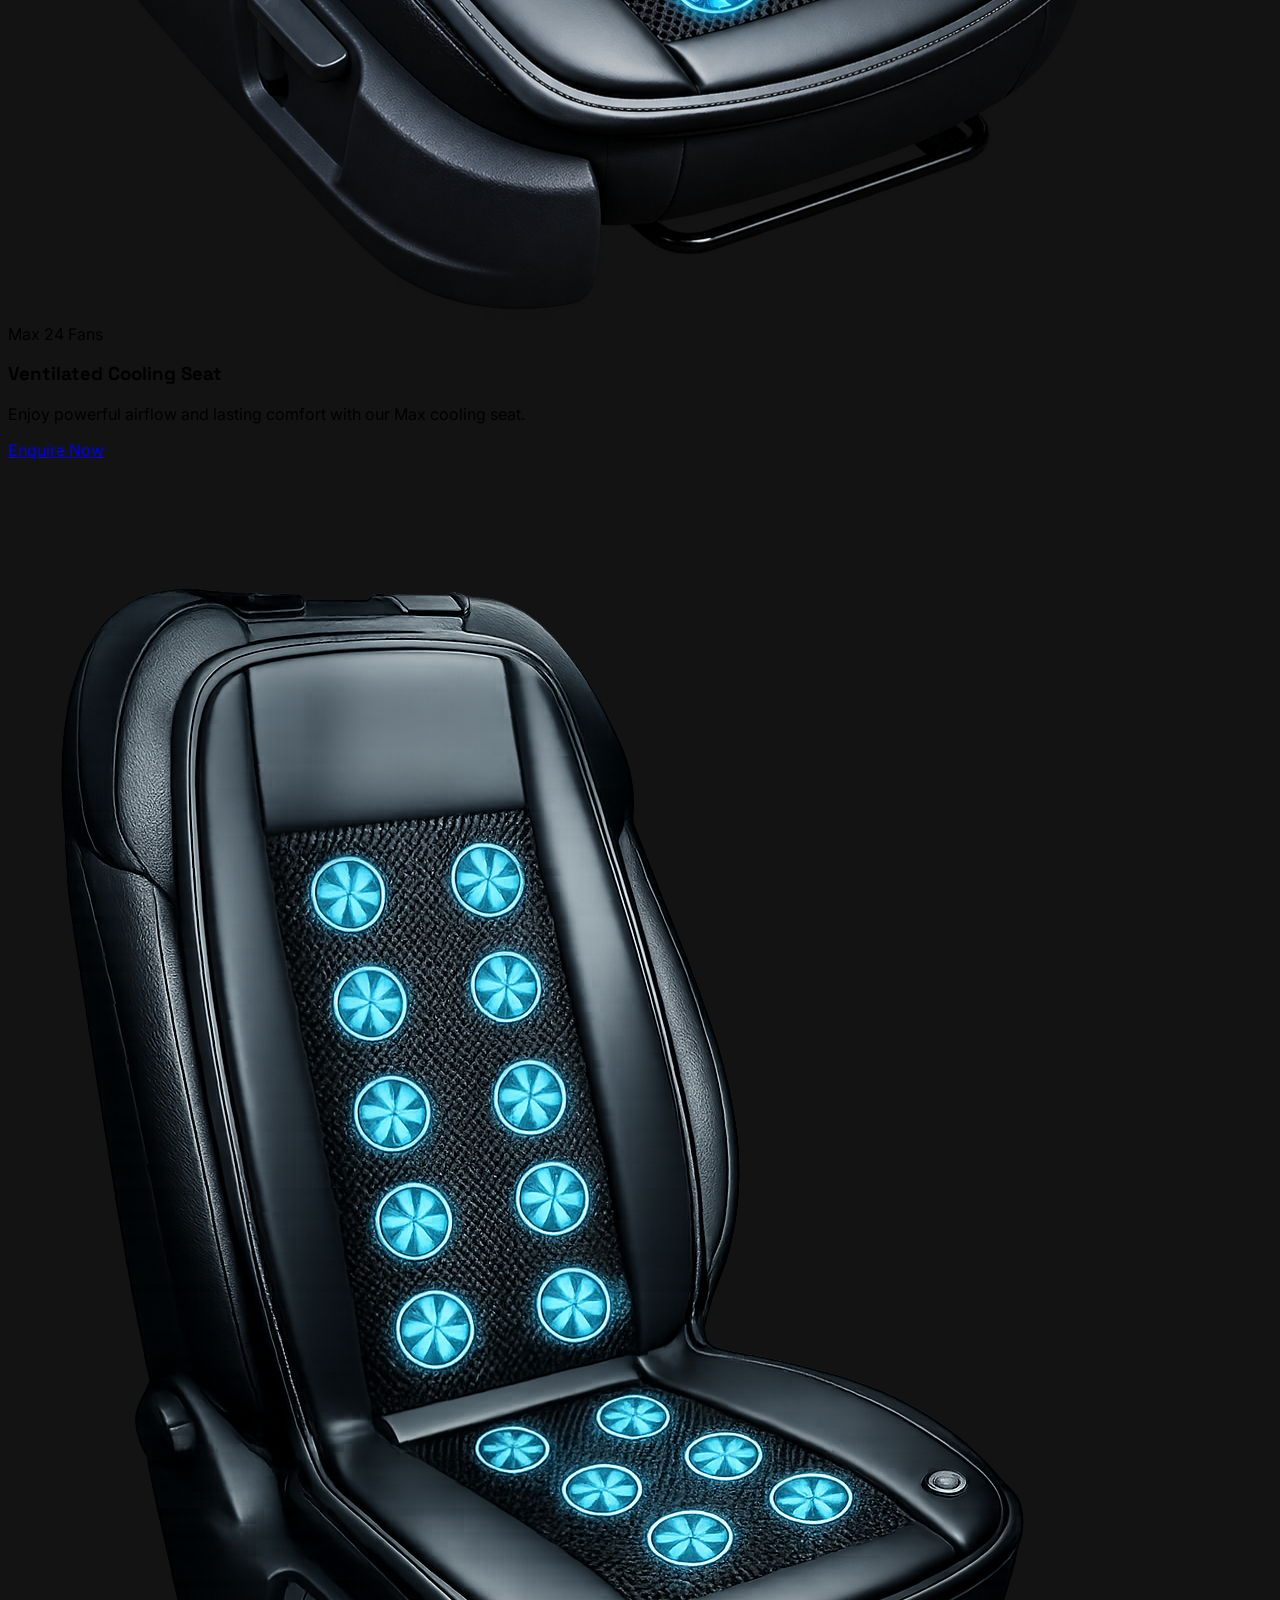
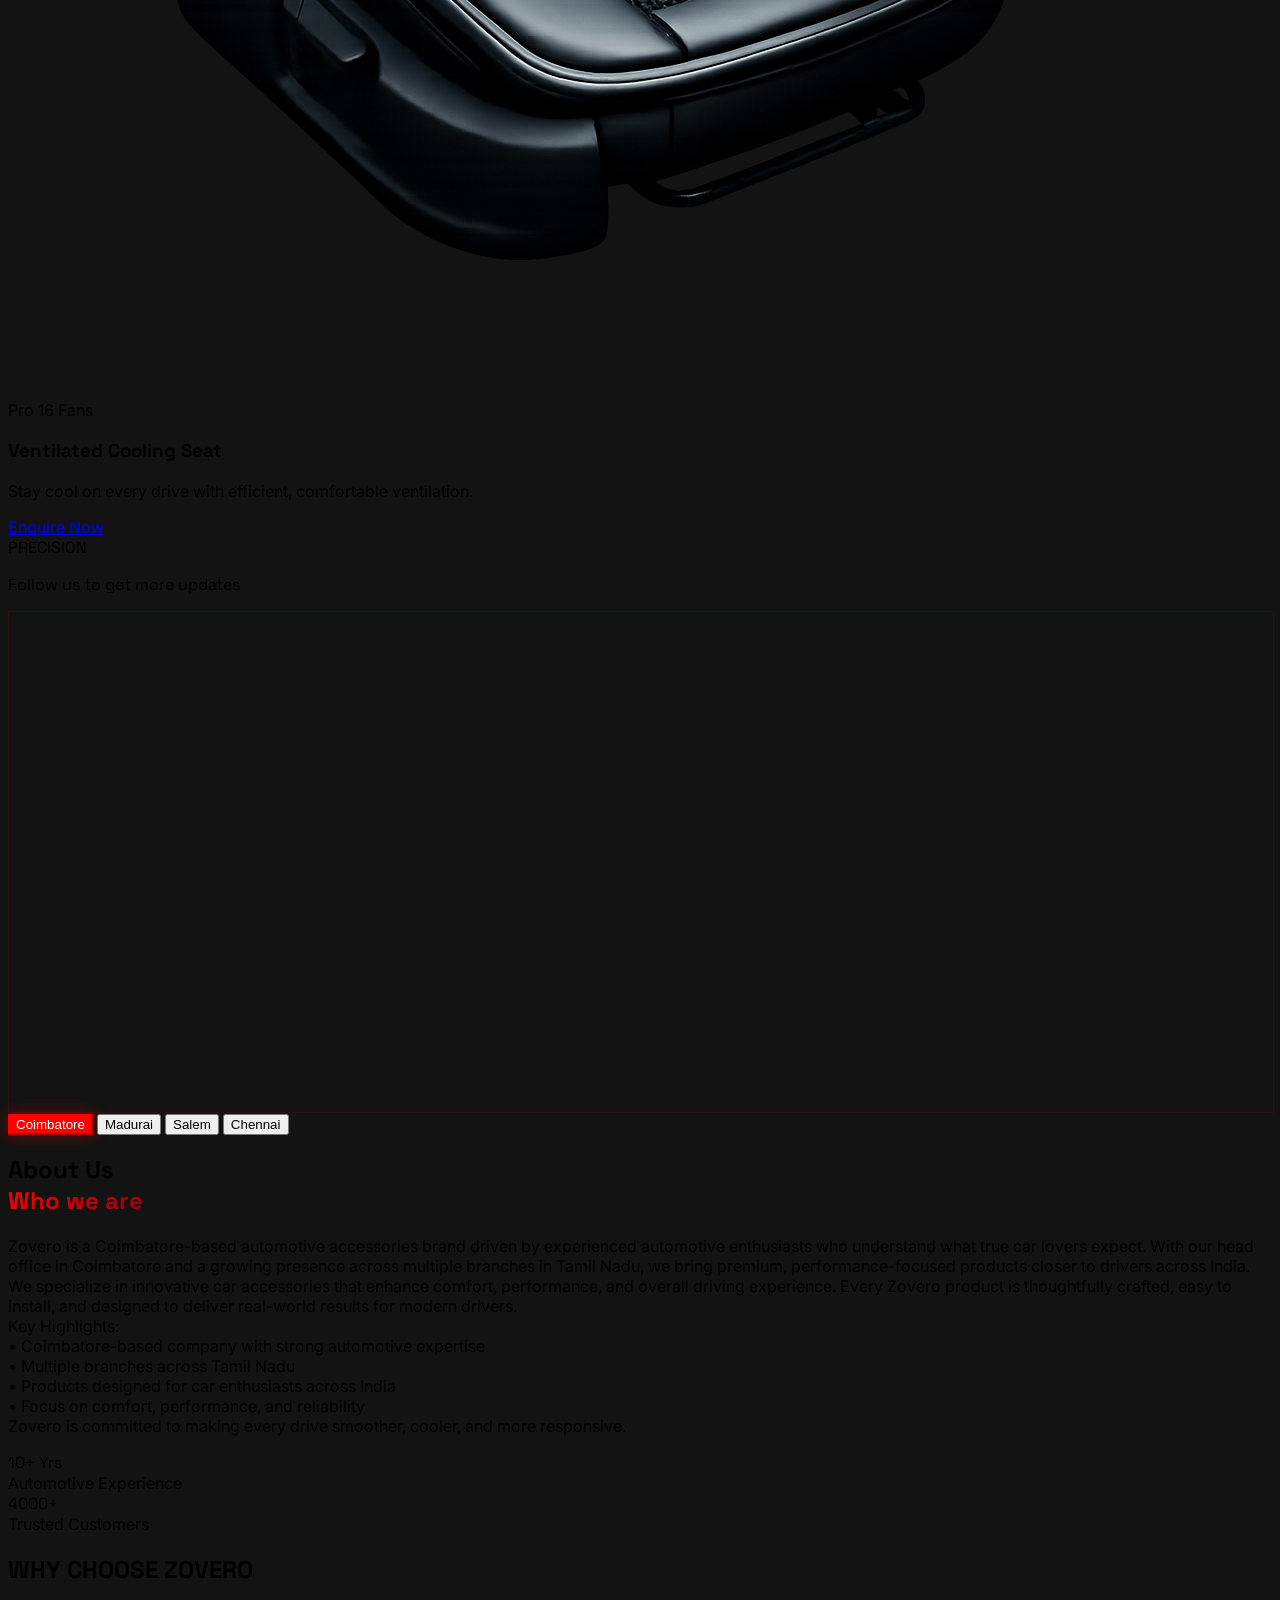
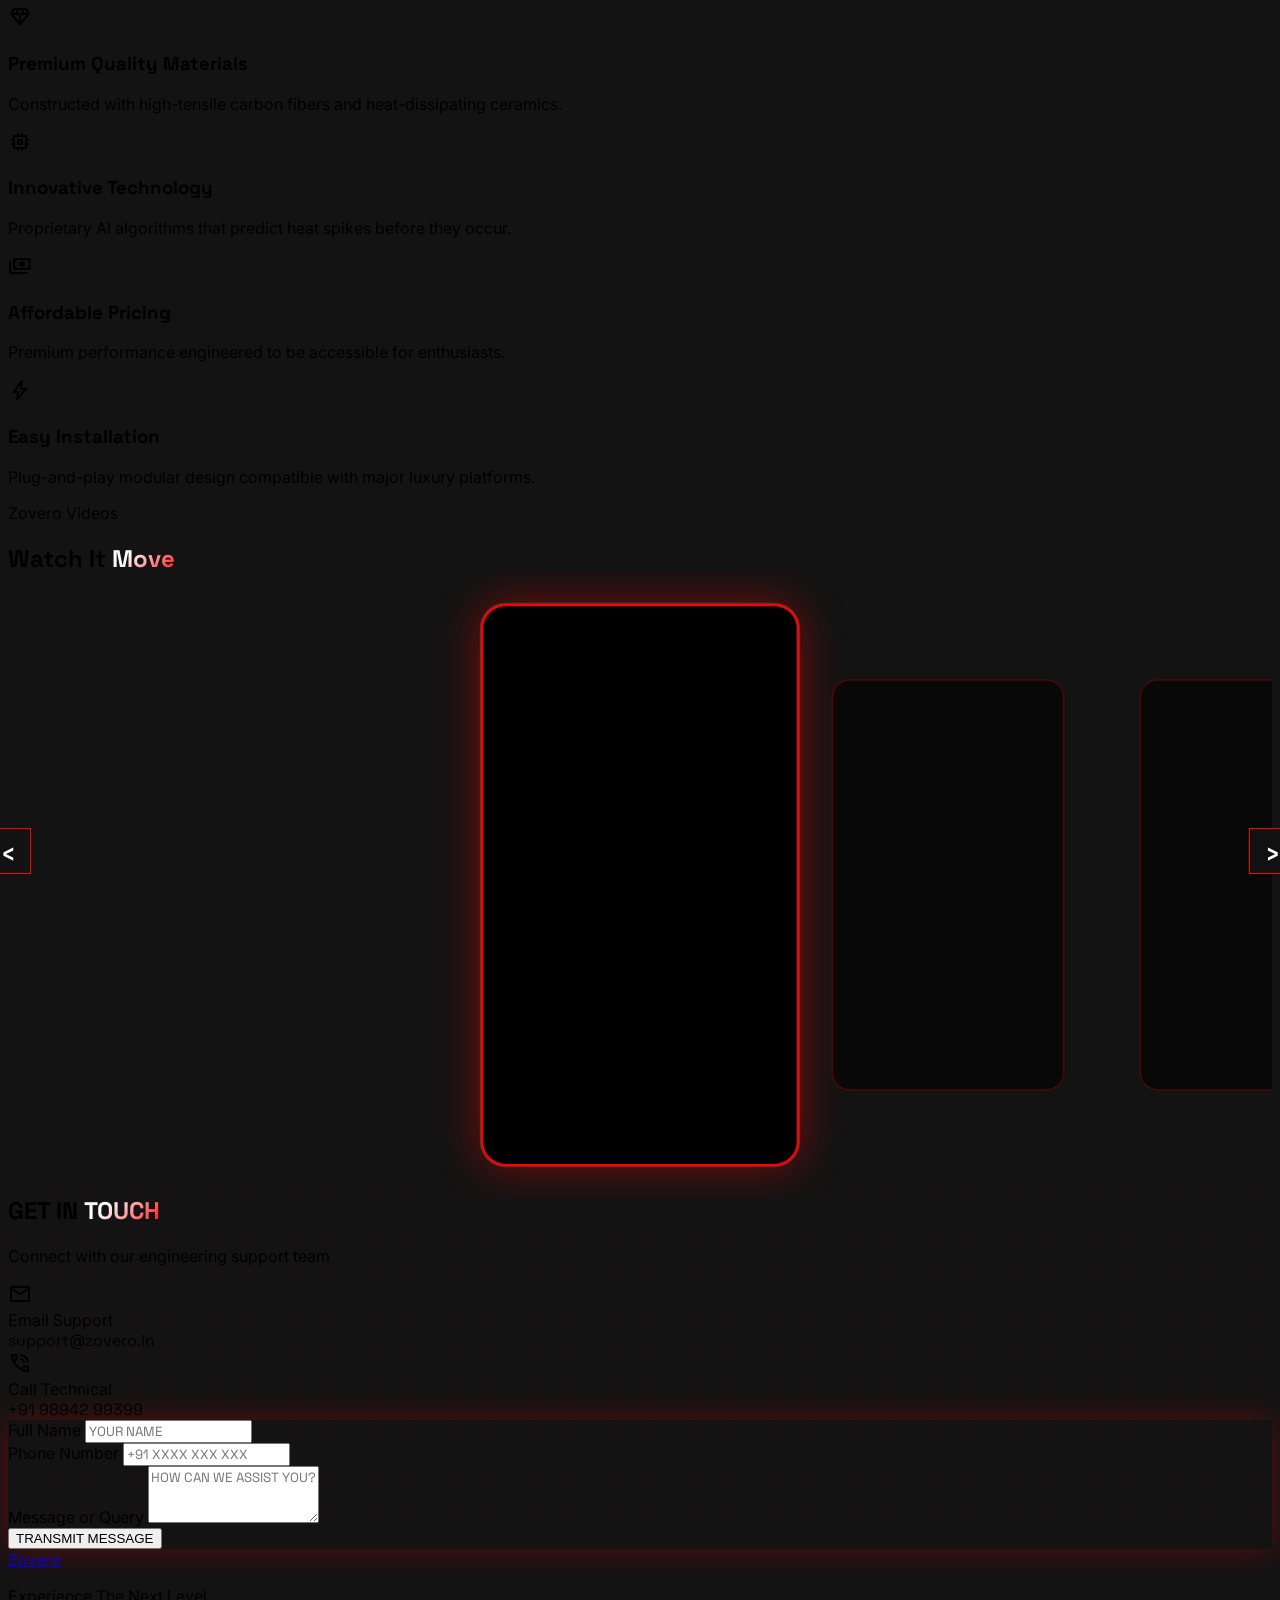
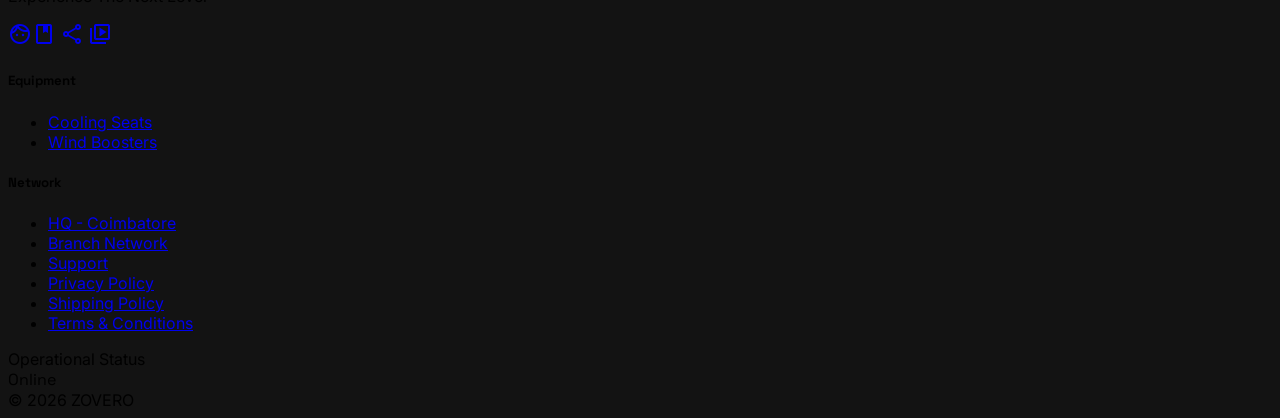
==== commit 08abcefb: "FIxed" ====
--- a/index.html
+++ b/index.html
@@ -6,23 +6,31 @@
     <meta charset="utf-8" />
     <meta content="width=device-width, initial-scale=1.0" name="viewport" />
     <title>Zovero | Premium Ventilated Cooling Seats & WindBooster Automotive Accessories</title>
-    <meta name="description" content="Elevate your driving experience with Zovero. Premium automotive accessories including high-performance ventilated cooling seats and WindBooster performance kits. Engineered for comfort and precision." />
-    <meta name="keywords" content="Zovero, Cooling Seat, Ventilated Cooling Seat, WindBooster, Automotive, Accessories, Car Performance, Luxury Car Accessories" />
+    <meta name="description"
+        content="Elevate your driving experience with Zovero. Premium automotive accessories including high-performance ventilated cooling seats and WindBooster performance kits. Engineered for comfort and precision." />
+    <meta name="keywords"
+        content="Zovero, Cooling Seat, Ventilated Cooling Seat, WindBooster, Automotive, Accessories, Car Performance, Luxury Car Accessories" />
     <link rel="canonical" href="https://zovero.com/" />
 
     <!-- Open Graph / Facebook -->
     <meta property="og:type" content="website" />
     <meta property="og:url" content="https://zovero.com/" />
-    <meta property="og:title" content="Zovero | Premium Ventilated Cooling Seats & WindBooster Automotive Accessories" />
-    <meta property="og:description" content="Experience the Next Level with Zovero. Advanced ventilated cooling seats and WindBooster throttle controllers for peak automotive performance." />
-    <meta property="og:image" content="https://lh3.googleusercontent.com/aida-public/[base64]" />
+    <meta property="og:title"
+        content="Zovero | Premium Ventilated Cooling Seats & WindBooster Automotive Accessories" />
+    <meta property="og:description"
+        content="Experience the Next Level with Zovero. Advanced ventilated cooling seats and WindBooster throttle controllers for peak automotive performance." />
+    <meta property="og:image"
+        content="https://lh3.googleusercontent.com/aida-public/[base64]" />
 
     <!-- Twitter -->
     <meta property="twitter:card" content="summary_large_image" />
     <meta property="twitter:url" content="https://zovero.com/" />
-    <meta property="twitter:title" content="Zovero | Premium Ventilated Cooling Seats & WindBooster Automotive Accessories" />
-    <meta property="twitter:description" content="Experience the Next Level with Zovero. Advanced ventilated cooling seats and WindBooster throttle controllers for peak automotive performance." />
-    <meta property="twitter:image" content="https://lh3.googleusercontent.com/aida-public/[base64]" />
+    <meta property="twitter:title"
+        content="Zovero | Premium Ventilated Cooling Seats & WindBooster Automotive Accessories" />
+    <meta property="twitter:description"
+        content="Experience the Next Level with Zovero. Advanced ventilated cooling seats and WindBooster throttle controllers for peak automotive performance." />
+    <meta property="twitter:image"
+        content="https://lh3.googleusercontent.com/aida-public/[base64]" />
 
     <script src="https://cdn.tailwindcss.com?plugins=forms,container-queries"></script>
     <link
@@ -248,6 +256,96 @@
             transform: scale(1.08);
         }
 
+        /* Instagram reel showcase */
+        .reels-scroller {
+            --card-w-num: 280;
+            --card-w: calc(var(--card-w-num) * 1px);
+            --reel-k: calc(var(--card-w-num) / 340 * 1.52);
+            display: flex;
+            gap: 1.5rem;
+            overflow-x: auto;
+            scroll-snap-type: x mandatory;
+            scrollbar-width: none;
+            padding: 4rem calc(50% - var(--card-w) / 2);
+            margin: -1.5rem 0;
+        }
+
+        .reels-scroller::-webkit-scrollbar { display: none; }
+
+        .reel-nav-button {
+            position: absolute;
+            top: 50%;
+            z-index: 8;
+            width: 46px;
+            height: 46px;
+            border: 1px solid #ff0000;
+            background: rgba(19, 19, 19, 0.92);
+            color: #ffffff;
+            font: 500 28px/1 'Space Grotesk', sans-serif;
+            transform: translateY(-50%);
+            transition: background 0.2s, color 0.2s, box-shadow 0.2s;
+        }
+
+        .reel-nav-button:hover {
+            background: #ff0000;
+            color: #ffffff;
+            box-shadow: 0 0 20px rgba(255, 0, 0, 0.45);
+        }
+
+        .reel-nav-prev { left: -23px; }
+        .reel-nav-next { right: -23px; }
+
+        .reel-card {
+            --reel-top: 60px;
+            flex: 0 0 var(--card-w);
+            width: var(--card-w);
+            aspect-ratio: 9 / 16;
+            position: relative;
+            z-index: 1;
+            scroll-snap-align: center;
+            background: #000;
+            border: 2px solid rgba(255, 0, 0, 0.45);
+            border-radius: 22px;
+            overflow: hidden;
+            isolation: isolate;
+            opacity: 0.55;
+            transform: scale(0.82);
+            transition: transform 0.5s cubic-bezier(0.16, 1, 0.3, 1), opacity 0.4s,
+                        border-color 0.3s, box-shadow 0.3s;
+        }
+
+        .reel-card:not(.is-focus):hover { opacity: 0.85; }
+
+        .reel-card.is-focus,
+        .reel-card.is-playing {
+            z-index: 5;
+            opacity: 1;
+            transform: scale(1.12);
+            border-color: #ff0000;
+            box-shadow: 0 0 0 1px rgba(255, 255, 255, 0.15), 0 0 40px rgba(255, 0, 0, 0.45);
+        }
+
+        /* Small cards: the first click centers them, so the iframe must not take the click */
+        .reel-card:not(.is-focus):not(.is-playing) { cursor: pointer; }
+        .reel-card:not(.is-focus):not(.is-playing) iframe { pointer-events: none; }
+
+        .reel-card iframe {
+            position: absolute;
+            top: 0;
+            left: 0;
+            left: 50%;
+            width: 340px;
+            margin-left: -170px;
+            height: 760px;
+            border: 0;
+            transform-origin: top center;
+            transform: translateY(calc(var(--reel-top) * var(--reel-k) * -1)) scale(var(--reel-k));
+        }
+
+        @media (max-width: 640px) {
+            .reels-scroller { --card-w-num: 230; }
+        }
+
         #map {
             width: 100%;
             height: 500px;
@@ -270,24 +368,6 @@
             box-shadow: 0 0 15px rgba(255, 0, 0, 0.4);
         }
 
-        /* Carousel Styles */
-        .product-slide {
-            position: absolute;
-            inset: 0;
-            opacity: 0;
-            transition: opacity 0.8s ease-in-out;
-            pointer-events: none;
-        }
-
-        .product-slide.active {
-            opacity: 1;
-            pointer-events: auto;
-        }
-
-        .carousel-dot.active {
-            background: #FF0000;
-            width: 2rem;
-        }
     </style>
     <script id="tailwind-config">
         tailwind.config = {
@@ -375,6 +455,7 @@
                 <a class="text-primary border-b border-primary pb-1" href="#home">Home</a>
                 <a class="text-zinc-400 hover:text-primary transition-colors" href="#products">Products</a>
                 <a class="text-zinc-400 hover:text-primary transition-colors" href="#about">About</a>
+                <a class="text-zinc-400 hover:text-primary transition-colors" href="#reels">Videos</a>
                 <a class="text-zinc-400 hover:text-primary transition-colors" href="#contact">Contact</a>
             </div>
             <div class="flex items-center gap-6">
@@ -450,112 +531,53 @@
                         ELITE <span class="text-primary italic">Automotive Accessories</span>
                     </h2>
                     <div class="h-1 w-24 bg-primary mb-4"></div>
-                    <p class="text-zinc-500 uppercase tracking-widest text-xs font-bold">High-Performance Components and Cooling Seat Technology</p>
+                    <p class="text-zinc-500 uppercase tracking-widest text-xs font-bold">High-Performance Components and
+                        Cooling Seat Technology</p>
                 </div>
                 <div
                     class="text-primary text-[10px] uppercase tracking-[0.3em] font-black border-b border-primary pb-1">
                     Catalogue</div>
             </div>
 
-            <div class="grid grid-cols-1 md:grid-cols-12 gap-6">
-                <!-- Featured Product Carousel -->
-                <div id="product-carousel"
-                    class="md:col-span-8 bg-surface-container-low relative overflow-hidden h-[480px] border border-white/5 hover:border-primary/30 transition-colors reveal">
-
-                    <!-- Slide 1: Cooling Seat -->
-                    <div class="product-slide active" id="slide-0">
-                        <img alt="Cooling Seat"
-                            class="absolute inset-0 w-full h-full object-cover opacity-60 transition-transform duration-1000"
-                            src="https://lh3.googleusercontent.com/aida-public/[base64]" />
-                        <div class="absolute inset-0 bg-gradient-to-t from-black via-black/20 to-transparent"></div>
-                        <div class="absolute bottom-0 left-0 p-10 z-10">
-                            <span
-                                class="bg-primary text-white px-3 py-1 text-[10px] font-black uppercase tracking-widest mb-4 inline-block">Featured</span>
-                            <h3 class="text-5xl font-space-grotesk font-black uppercase mb-3">Ventilated Cooling Seat</h3>
-                            <p class="text-zinc-400 max-w-sm mb-6 font-light leading-relaxed">
-                                Experience peak comfort with our Ventilated Cooling Seat. Active airflow integration with biometric temperature sensors keeps you cool in any climate. <br>
-                                <span class="text-white font-bold tracking-widest text-[10px] uppercase mt-2 block">
-                                    Variants: Pro 16 Fans & Max 24 Fans
-                                </span>
-                            </p>
-                            <div class="flex gap-4">
-                                <a href="#cooling-catalogue.pdf"
-                                    class="bg-zinc-900 border border-white/10 px-6 py-3 text-[10px] font-black uppercase tracking-widest hover:border-primary hover:text-primary transition-all flex items-center gap-2">
-                                    <span class="material-symbols-outlined text-sm">download</span> Catalogue
-                                </a>
-                                <a href="#contact"
-                                    class="bg-primary text-white px-6 py-3 text-[10px] font-black uppercase tracking-widest hover:bg-red-700 transition-all">
-                                    Enquire Now
-                                </a>
-                            </div>
-                        </div>
-                    </div>
-
-                    <!-- Slide 2: Windbooster -->
-                    <div class="product-slide" id="slide-1">
-                        <img alt="Windbooster"
-                            class="absolute inset-0 w-full h-full object-cover opacity-60 transition-transform duration-1000"
-                            src="https://lh3.googleusercontent.com/aida-public/[base64]" />
-                        <div class="absolute inset-0 bg-gradient-to-t from-black via-black/20 to-transparent"></div>
-                        <div class="absolute bottom-0 left-0 p-10 z-10">
-                            <span
-                                class="bg-primary text-white px-3 py-1 text-[10px] font-black uppercase tracking-widest mb-4 inline-block">Now
-                                Trending</span>
-                            <h3 class="text-5xl font-space-grotesk font-black uppercase mb-3">Windbooster</h3>
-                            <p class="text-zinc-400 max-w-sm mb-6 font-light leading-relaxed">
-                                Boost your car performance with Windbooster Throttle Controller. <br>
-                                <span class="text-white font-bold tracking-widest text-[10px] uppercase mt-2 block">
-                                    Instant Response & Pure Performance
-                                </span>
-                            </p>
-                            <div class="flex gap-4">
-                                <a href="#windbooster-catalogue.pdf"
-                                    class="bg-zinc-900 border border-white/10 px-6 py-3 text-[10px] font-black uppercase tracking-widest hover:border-primary hover:text-primary transition-all flex items-center gap-2">
-                                    <span class="material-symbols-outlined text-sm">download</span> Catalogue
-                                </a>
-                                <a href="#contact"
-                                    class="bg-primary text-white px-6 py-3 text-[10px] font-black uppercase tracking-widest hover:bg-red-700 transition-all">
-                                    Enquire Now
-                                </a>
-                            </div>
-                        </div>
-                    </div>
-
-                    <!-- Slide Controls -->
-                    <div class="absolute top-1/2 -translate-y-1/2 left-4 z-20">
-                        <button onclick="prevSlide()"
-                            class="w-10 h-10 bg-black/50 backdrop-blur-md border border-white/10 flex items-center justify-center hover:bg-primary transition-all">
-                            <span class="material-symbols-outlined text-white">chevron_left</span>
-                        </button>
-                    </div>
-                    <div class="absolute top-1/2 -translate-y-1/2 right-4 z-20">
-                        <button onclick="nextSlide()"
-                            class="w-10 h-10 bg-black/50 backdrop-blur-md border border-white/10 flex items-center justify-center hover:bg-primary transition-all">
-                            <span class="material-symbols-outlined text-white">chevron_right</span>
-                        </button>
-                    </div>
-
-                    <!-- Slide Indicators -->
-                    <div class="absolute bottom-10 right-10 z-20 flex gap-2">
-                        <div class="carousel-dot w-4 h-1 bg-white/20 transition-all duration-500 active" id="dot-0">
-                        </div>
-                        <div class="carousel-dot w-4 h-1 bg-white/20 transition-all duration-500" id="dot-1"></div>
-                    </div>
-                </div>
-
-                <!-- Wind Booster Card (Standalone Refined) -->
-                <div
-                    class="md:col-span-4 bg-surface-container-low p-10 flex flex-col justify-between border border-white/5 hover:border-primary/30 transition-colors relative spotlight-card reveal h-[480px]">
-                    <div class="flex justify-between items-start">
-                        <div class="w-10 h-10 bg-primary/10 flex items-center justify-center border border-primary/20">
-                            <span class="material-symbols-outlined text-primary text-3xl">bolt</span>
-                        </div>
-                        <div class="text-right">
-                            <div class="text-primary font-black font-space-grotesk text-xl">NOW TRENDING</div>
-
-                        </div>
-                    </div>
-
+            <div class="grid grid-cols-1 md:grid-cols-2 gap-6">
+                <article
+                    class="product-card bg-surface-container-low border border-white/5 hover:border-primary/30 transition-colors reveal overflow-hidden">
+                    <div class="h-[360px] md:h-[420px] bg-black/40 flex items-center justify-center p-8">
+                        <img src="cyan-ventilated-luxury-car-seat.png" alt="Ventilated cooling seat with 24 fans"
+                            class="w-full h-full object-contain" loading="lazy" />
+                    </div>
+                    <div class="p-8">
+                        <span
+                            class="bg-primary text-white px-3 py-1 text-[10px] font-black uppercase tracking-widest inline-block mb-4">Max
+                            24 Fans</span>
+                        <h3 class="text-3xl font-space-grotesk font-black uppercase mb-3">Ventilated Cooling Seat</h3>
+                        <p class="text-zinc-400 mb-6 font-light leading-relaxed">Enjoy powerful airflow and lasting
+                            comfort with our Max cooling seat.</p>
+                        <a href="#contact"
+                            class="inline-block bg-primary text-white px-6 py-3 text-[10px] font-black uppercase tracking-widest hover:bg-red-700 transition-all">Enquire
+                            Now</a>
+                    </div>
+                </article>
+
+                <article
+                    class="product-card bg-surface-container-low border border-white/5 hover:border-primary/30 transition-colors reveal overflow-hidden">
+                    <div class="h-[360px] md:h-[420px] bg-black/40 flex items-center justify-center p-8">
+                        <img src="high-tech-car-seat-blue-cooling-fans.png" alt="Ventilated cooling seat with 16 fans"
+                            class="w-full h-full object-contain" loading="lazy" />
+                    </div>
+                    <div class="p-8">
+                        <span
+                            class="bg-primary text-white px-3 py-1 text-[10px] font-black uppercase tracking-widest inline-block mb-4">Pro
+                            16 Fans</span>
+                        <h3 class="text-3xl font-space-grotesk font-black uppercase mb-3">Ventilated Cooling Seat</h3>
+                        <p class="text-zinc-400 mb-6 font-light leading-relaxed">Stay cool on every drive with
+                            efficient, comfortable ventilation.</p>
+                        <a href="#contact"
+                            class="inline-block bg-primary text-white px-6 py-3 text-[10px] font-black uppercase tracking-widest hover:bg-red-700 transition-all">Enquire
+                            Now</a>
+                    </div>
+                </article>
+            </div>
     </section>
     <div
         class="md:col-span-8 bg-black border border-white/5 h-[200px] flex items-center justify-center relative overflow-hidden group">
@@ -575,13 +597,13 @@
     <!-- About Section -->
     <section id="about" class="py-24 bg-surface-container-lowest relative overflow-hidden">
         <div class="absolute right-0 top-0 w-1/2 h-full bg-primary/5 -skew-x-12 translate-x-1/2"></div>
-        <div class="container mx-auto px-8 grid grid-cols-1 md:grid-cols-2 gap-16 items-center relative z-10">
+        <div class="container mx-auto px-8 grid grid-cols-1 md:grid-cols-2 gap-16 items-start relative z-10">
             <div class="relative reveal">
                 <div class="absolute -top-6 -left-6 w-40 h-40 border-t-4 border-l-4 border-primary z-20"></div>
                 <!-- Interactive Google Map -->
                 <div id="map" class="shadow-[0_30px_60px_-15px_rgba(0,0,0,0.5)] overflow-hidden">
                     <iframe
-                        src="https://www.google.com/maps/embed?pb=!1m18!1m12!1m3!1d125322.44153023067!2d76.8848325983794!3d11.012014524419047!2m3!1f0!2f0!3f0!3m2!1i1024!2i768!4f13.1!3m3!1m2!1s0x3ba859af2f976613%3A0x6ed70d4c06cf497c!2sCoimbatore%2C%20Tamil%20Nadu!5e0!3m2!1sen!2sin!4v1713631545678!5m2!1sen!2sin"
+                        src="https://www.google.com/maps/embed?pb=!1m18!1m12!1m3!1d2043389.5478897517!2d78.6568942!3d11.1271225!2m3!1f0!2f0!3f0!3m2!1i1024!2i768!4f13.1!3m3!1m2!1s0x3b00c582b1189633%3A0x559475cc463361f0!2sTamil%20Nadu!5e0!3m2!1sen!2sin!4v1713631545678!5m2!1sen!2sin"
                         class="map-iframe" allowfullscreen="" loading="lazy"
                         referrerpolicy="no-referrer-when-downgrade"></iframe>
                 </div>
@@ -601,7 +623,8 @@
                         id="btn-chennai">Chennai</button>
                 </div>
 
-                <!-- Branch Contact Info Panel -->
+                <!-- Branch Contact Info Panel (commented out for demo) -->
+                <!--
                 <div id="branch-info" class="mt-4 p-6 bg-primary/5 border border-primary/20 reveal">
                     <div class="flex items-start gap-4">
                         <div class="w-10 h-10 bg-primary/10 flex items-center justify-center shrink-0">
@@ -623,7 +646,7 @@
                                     <span id="branch-email" class="text-white text-xs font-bold">cb@zovero.com</span>
                                 </div>
                             </div>
-                            <!-- Drive To Button -->
+                            Drive To Button:
                             <a id="branch-drive" href="#" target="_blank"
                                 class="inline-flex items-center gap-2 mt-6 px-6 py-2 bg-primary text-white text-[10px] font-black uppercase tracking-widest hover:bg-white hover:text-black transition-all">
                                 <span class="material-symbols-outlined text-sm">directions_car</span>
@@ -632,6 +655,7 @@
                         </div>
                     </div>
                 </div>
+                -->
             </div>
             <div class="space-y-8 reveal">
                 <h2
@@ -731,6 +755,30 @@
                     <p class="text-zinc-500 text-[11px] leading-relaxed uppercase tracking-tight font-bold">
                         Plug-and-play modular design compatible with major luxury platforms.</p>
                 </div>
+            </div>
+        </div>
+    </section>
+    <!-- Instagram Reels Section -->
+    <section id="reels" class="py-24 bg-surface px-8 border-y border-white/5 overflow-hidden">
+        <div class="max-w-7xl mx-auto reveal">
+            <div class="flex flex-col md:flex-row md:items-end md:justify-between gap-8 mb-8">
+                <div>
+                    <div class="text-primary text-[10px] font-black uppercase tracking-[0.35em] mb-5">Zovero Videos</div>
+                    <h2 class="text-5xl font-space-grotesk font-black tracking-tighter uppercase leading-none">Watch It
+                        <span class="text-gradient italic">Move</span></h2>
+                </div>
+            </div>
+            <div class="relative">
+            <button id="reel-prev" class="reel-nav-button reel-nav-prev" type="button" aria-label="Previous video">‹</button>
+            <div id="reels-scroller" class="reels-scroller" aria-label="Zovero Instagram reels">
+                <article class="reel-card"><iframe src="https://www.instagram.com/reel/DXbpy4RgVna/embed" loading="lazy" title="Zovero Instagram reel 1" allow="autoplay; clipboard-write; encrypted-media; picture-in-picture; web-share" allowfullscreen></iframe></article>
+                <article class="reel-card"><iframe src="https://www.instagram.com/reel/DXx-wK8S4cZ/embed" loading="lazy" title="Zovero Instagram reel 2" allow="autoplay; clipboard-write; encrypted-media; picture-in-picture; web-share" allowfullscreen></iframe></article>
+                <article class="reel-card"><iframe src="https://www.instagram.com/reel/DX8iDLGRWsA/embed" loading="lazy" title="Zovero Instagram reel 3" allow="autoplay; clipboard-write; encrypted-media; picture-in-picture; web-share" allowfullscreen></iframe></article>
+                <article class="reel-card"><iframe src="https://www.instagram.com/reel/DYuM4sYzzV_/embed" loading="lazy" title="Zovero Instagram reel 4" allow="autoplay; clipboard-write; encrypted-media; picture-in-picture; web-share" allowfullscreen></iframe></article>
+                <article class="reel-card"><iframe src="https://www.instagram.com/reel/DZNFQh_zs3e/embed" loading="lazy" title="Zovero Instagram reel 5" allow="autoplay; clipboard-write; encrypted-media; picture-in-picture; web-share" allowfullscreen></iframe></article>
+                <article class="reel-card"><iframe src="https://www.instagram.com/reel/DdYK1nmzkTP/embed" loading="lazy" title="Zovero Instagram reel 6" allow="autoplay; clipboard-write; encrypted-media; picture-in-picture; web-share" allowfullscreen></iframe></article>
+            </div>
+            <button id="reel-next" class="reel-nav-button reel-nav-next" type="button" aria-label="Next video">›</button>
             </div>
         </div>
     </section>
@@ -775,11 +823,11 @@
                     </div>
                 </div>
                 <div class="bg-black p-12 border-l-4 border-primary red-glow-strong">
-                    <form action="#" class="space-y-8">
+                    <form id="contact-form" class="space-y-8">
                         <div>
                             <label class="text-[10px] uppercase font-black text-primary tracking-widest mb-3 block">Full
                                 Name</label>
-                            <input
+                            <input id="full_name" required
                                 class="w-full bg-transparent border-0 border-b-2 border-zinc-800 text-on-surface focus:ring-0 focus:border-primary transition-all py-3 font-space-grotesk placeholder:text-zinc-700 form-input-premium"
                                 placeholder="YOUR NAME" type="text" />
                         </div>
@@ -787,7 +835,7 @@
                             <label
                                 class="text-[10px] uppercase font-black text-primary tracking-widest mb-3 block">Phone
                                 Number</label>
-                            <input
+                            <input id="phone_number" required
                                 class="w-full bg-transparent border-0 border-b-2 border-zinc-800 text-on-surface focus:ring-0 focus:border-primary transition-all py-3 font-space-grotesk placeholder:text-zinc-700 form-input-premium"
                                 placeholder="+91 XXXX XXX XXX" type="tel" />
                         </div>
@@ -795,11 +843,11 @@
                             <label
                                 class="text-[10px] uppercase font-black text-primary tracking-widest mb-3 block">Message
                                 or Query</label>
-                            <textarea
+                            <textarea id="message_or_query" required
                                 class="w-full bg-transparent border-0 border-b-2 border-zinc-800 text-on-surface focus:ring-0 focus:border-primary transition-all py-3 font-space-grotesk resize-none placeholder:text-zinc-700 form-input-premium"
                                 placeholder="HOW CAN WE ASSIST YOU?" rows="3"></textarea>
                         </div>
-                        <button
+                        <button id="submit-button"
                             class="bg-primary text-white w-full py-5 font-black uppercase tracking-[0.4em] text-sm hover:bg-red-700 transition-all"
                             type="submit">
                             TRANSMIT MESSAGE
@@ -852,6 +900,9 @@
                         <li><a class="hover:text-primary transition-colors" href="#about">Branch Network</a></li>
                         <li><a class="hover:text-primary transition-colors" href="mailto:support@zovero.in">Support</a>
                         </li>
+                        <li><a class="hover:text-primary transition-colors" href="privacy-policy.html">Privacy Policy</a></li>
+                        <li><a class="hover:text-primary transition-colors" href="shipping-policy.html">Shipping Policy</a></li>
+                        <li><a class="hover:text-primary transition-colors" href="terms-and-conditions.html">Terms &amp; Conditions</a></li>
 
                     </ul>
                 </div>
@@ -900,6 +951,131 @@
                 card.style.setProperty('--y', `${y}px`);
             });
         });
+
+        // Reels: auto-scroll that pauses while hovering / playing
+        const reelsScroller = document.getElementById('reels-scroller');
+        if (reelsScroller) {
+            const reelCards = [...reelsScroller.querySelectorAll('.reel-card')];
+            const AUTO_DELAY = 4000;
+            const MAX_PLAY_LOCK = 90000;
+            let reelIndex = 0, hovering = false, videoActive = false, lockTimer = null;
+
+            const centerCard = (card) => {
+                const s = reelsScroller.getBoundingClientRect();
+                const c = card.getBoundingClientRect();
+                const delta = (c.left + c.width / 2) - (s.left + s.width / 2);
+                reelsScroller.scrollTo({ left: reelsScroller.scrollLeft + delta, behavior: 'smooth' });
+            };
+
+            const goTo = (i) => {
+                reelIndex = (i + reelCards.length) % reelCards.length;
+                centerCard(reelCards[reelIndex]);
+            };
+
+            const updateFocus = () => {
+                const s = reelsScroller.getBoundingClientRect();
+                const mid = s.left + s.width / 2;
+                let nearest = 0, best = Infinity;
+                reelCards.forEach((card, index) => {
+                    const r = card.getBoundingClientRect();
+                    const d = Math.abs((r.left + r.width / 2) - mid);
+                    if (d < best) { best = d; nearest = index; }
+                });
+                reelIndex = nearest;
+                reelCards.forEach((c, i) => c.classList.toggle('is-focus', i === nearest));
+                stopOthers(reelCards[nearest]);
+            };
+
+            setInterval(() => {
+                if (hovering || videoActive || document.hidden) return;
+                goTo(reelIndex + 1);
+            }, AUTO_DELAY);
+
+            reelsScroller.addEventListener('pointerenter', () => hovering = true);
+            reelsScroller.addEventListener('pointerleave', () => hovering = false);
+
+            const setPlaying = (card) => {
+                reelCards.forEach(c => c.classList.toggle('is-playing', c === card));
+                if (card) centerCard(card);
+            };
+
+            // Remember which cards were played, so they can be stopped later.
+            const playedCards = new Set();
+
+            const stopCard = (card) => {
+                const f = card.querySelector('iframe');
+                if (!f) return;
+                const src = f.dataset.src || f.getAttribute('src');
+                f.dataset.src = src;
+                f.setAttribute('src', 'about:blank');
+                setTimeout(() => f.setAttribute('src', src), 60);
+                card.classList.remove('is-playing');
+                playedCards.delete(card);
+            };
+
+            const stopOthers = (keep) => {
+                [...playedCards].forEach(c => { if (c !== keep) stopCard(c); });
+            };
+
+            window.addEventListener('blur', () => {
+                setTimeout(() => {
+                    const active = document.activeElement;
+                    if (active && active.tagName === 'IFRAME' && reelsScroller.contains(active)) {
+                        videoActive = true;
+                        const card = active.closest('.reel-card');
+                        stopOthers(card);
+                        playedCards.add(card);
+                        setPlaying(card);
+                        clearTimeout(lockTimer);
+                        lockTimer = setTimeout(() => {
+                            videoActive = false;
+                            stopOthers(null);
+                            setPlaying(null);
+                        }, MAX_PLAY_LOCK);
+                    }
+                }, 0);
+            });
+
+            document.addEventListener('pointerdown', (event) => {
+                if (!reelsScroller.contains(event.target)) {
+                    videoActive = false;
+                    stopOthers(null);
+                    setPlaying(null);
+                    clearTimeout(lockTimer);
+                }
+            });
+
+            window.addEventListener('focus', () => {
+                videoActive = false;
+                stopOthers(null);
+                setPlaying(null);
+                clearTimeout(lockTimer);
+            });
+
+            reelsScroller.addEventListener('scroll', updateFocus, { passive: true });
+            window.addEventListener('resize', updateFocus);
+
+            document.getElementById('reel-prev')?.addEventListener('click', () => goTo(reelIndex - 1));
+            document.getElementById('reel-next')?.addEventListener('click', () => goTo(reelIndex + 1));
+
+            // Click a small card: center it first; the video starts on the next click.
+            reelCards.forEach((card) => {
+                card.addEventListener('click', () => {
+                    if (card.classList.contains('is-focus') || card.classList.contains('is-playing')) return;
+                    videoActive = true;
+                    stopOthers(card);
+                    setPlaying(card);
+                    clearTimeout(lockTimer);
+                    lockTimer = setTimeout(() => {
+                        videoActive = false;
+                        stopOthers(null);
+                        setPlaying(null);
+                    }, MAX_PLAY_LOCK);
+                });
+            });
+
+            updateFocus();
+        }
 
         // Branch Switcher Logic
         const branches = {
@@ -937,8 +1113,8 @@
             const branch = branches[key];
             const iframe = document.querySelector('.map-iframe');
 
-            // Update Map via Embed Query (hl=en for English interface)
-            iframe.src = `https://www.google.com/maps?q=${branch.coords}&hl=en&z=15&output=embed`;
+            // Update Map - show Tamil Nadu state map for all branches
+            iframe.src = `https://www.google.com/maps/embed?pb=!1m18!1m12!1m3!1d2043389.5478897517!2d78.6568942!3d11.1271225!2m3!1f0!2f0!3f0!3m2!1i1024!2i768!4f13.1!3m3!1m2!1s0x3b00c582b1189633%3A0x559475cc463361f0!2sTamil%20Nadu!5e0!3m2!1sen!2sin!4v1713631545678!5m2!1sen!2sin`;
 
             // Update Contact Info Text
             document.getElementById('branch-name').innerText = branch.name;
@@ -964,31 +1140,57 @@
             switchBranch('coimbatore');
         });
 
-        // Product Carousel Logic
-        let currentSlide = 0;
-        const totalSlides = 2;
-
-        function updateSlide() {
-            document.querySelectorAll('.product-slide').forEach((slide, index) => {
-                slide.classList.toggle('active', index === currentSlide);
-            });
-            document.querySelectorAll('.carousel-dot').forEach((dot, index) => {
-                dot.classList.toggle('active', index === currentSlide);
-            });
-        }
-
-        function nextSlide() {
-            currentSlide = (currentSlide + 1) % totalSlides;
-            updateSlide();
-        }
-
-        function prevSlide() {
-            currentSlide = (currentSlide - 1 + totalSlides) % totalSlides;
-            updateSlide();
-        }
-
-        // Auto slide
-        setInterval(nextSlide, 5000);
+        // Form submission logic
+        document.getElementById('contact-form').addEventListener('submit', async function (e) {
+            e.preventDefault();
+
+            const submitButton = document.getElementById('submit-button');
+            const originalText = submitButton.innerHTML;
+            submitButton.innerHTML = 'TRANSMITTING...';
+            submitButton.disabled = true;
+
+            const payload = {
+                full_name: document.getElementById('full_name').value,
+                phone_number: document.getElementById('phone_number').value,
+                message_or_query: document.getElementById('message_or_query').value
+            };
+
+            try {
+                const response = await fetch('https://bizphere.zovero.in/api/enquiries/forms/public-id/bizform-0001/submit', {
+                    method: 'POST',
+                    headers: {
+                        'Content-Type': 'application/json'
+                    },
+                    body: JSON.stringify(payload)
+                });
+
+                if (response.ok) {
+                    submitButton.innerHTML = 'MESSAGE TRANSMITTED';
+                    submitButton.style.backgroundColor = '#16a34a'; // bg-green-600
+                    this.reset();
+
+                    setTimeout(() => {
+                        submitButton.innerHTML = originalText;
+                        submitButton.style.backgroundColor = '';
+                        submitButton.disabled = false;
+                    }, 3000);
+                } else {
+                    const errorText = await response.text();
+                    throw new Error('Server returned: ' + response.status + ' ' + errorText);
+                }
+            } catch (error) {
+                console.error('Error submitting form:', error);
+                alert('Transmission failed. Error: ' + error.message + '\n\nPlease check if the server is running on localhost:5000.');
+                submitButton.innerHTML = 'TRANSMISSION FAILED';
+                submitButton.style.backgroundColor = '#991b1b'; // bg-red-800
+
+                setTimeout(() => {
+                    submitButton.innerHTML = originalText;
+                    submitButton.style.backgroundColor = '';
+                    submitButton.disabled = false;
+                }, 3000);
+            }
+        });
     </script>
 </body>
 
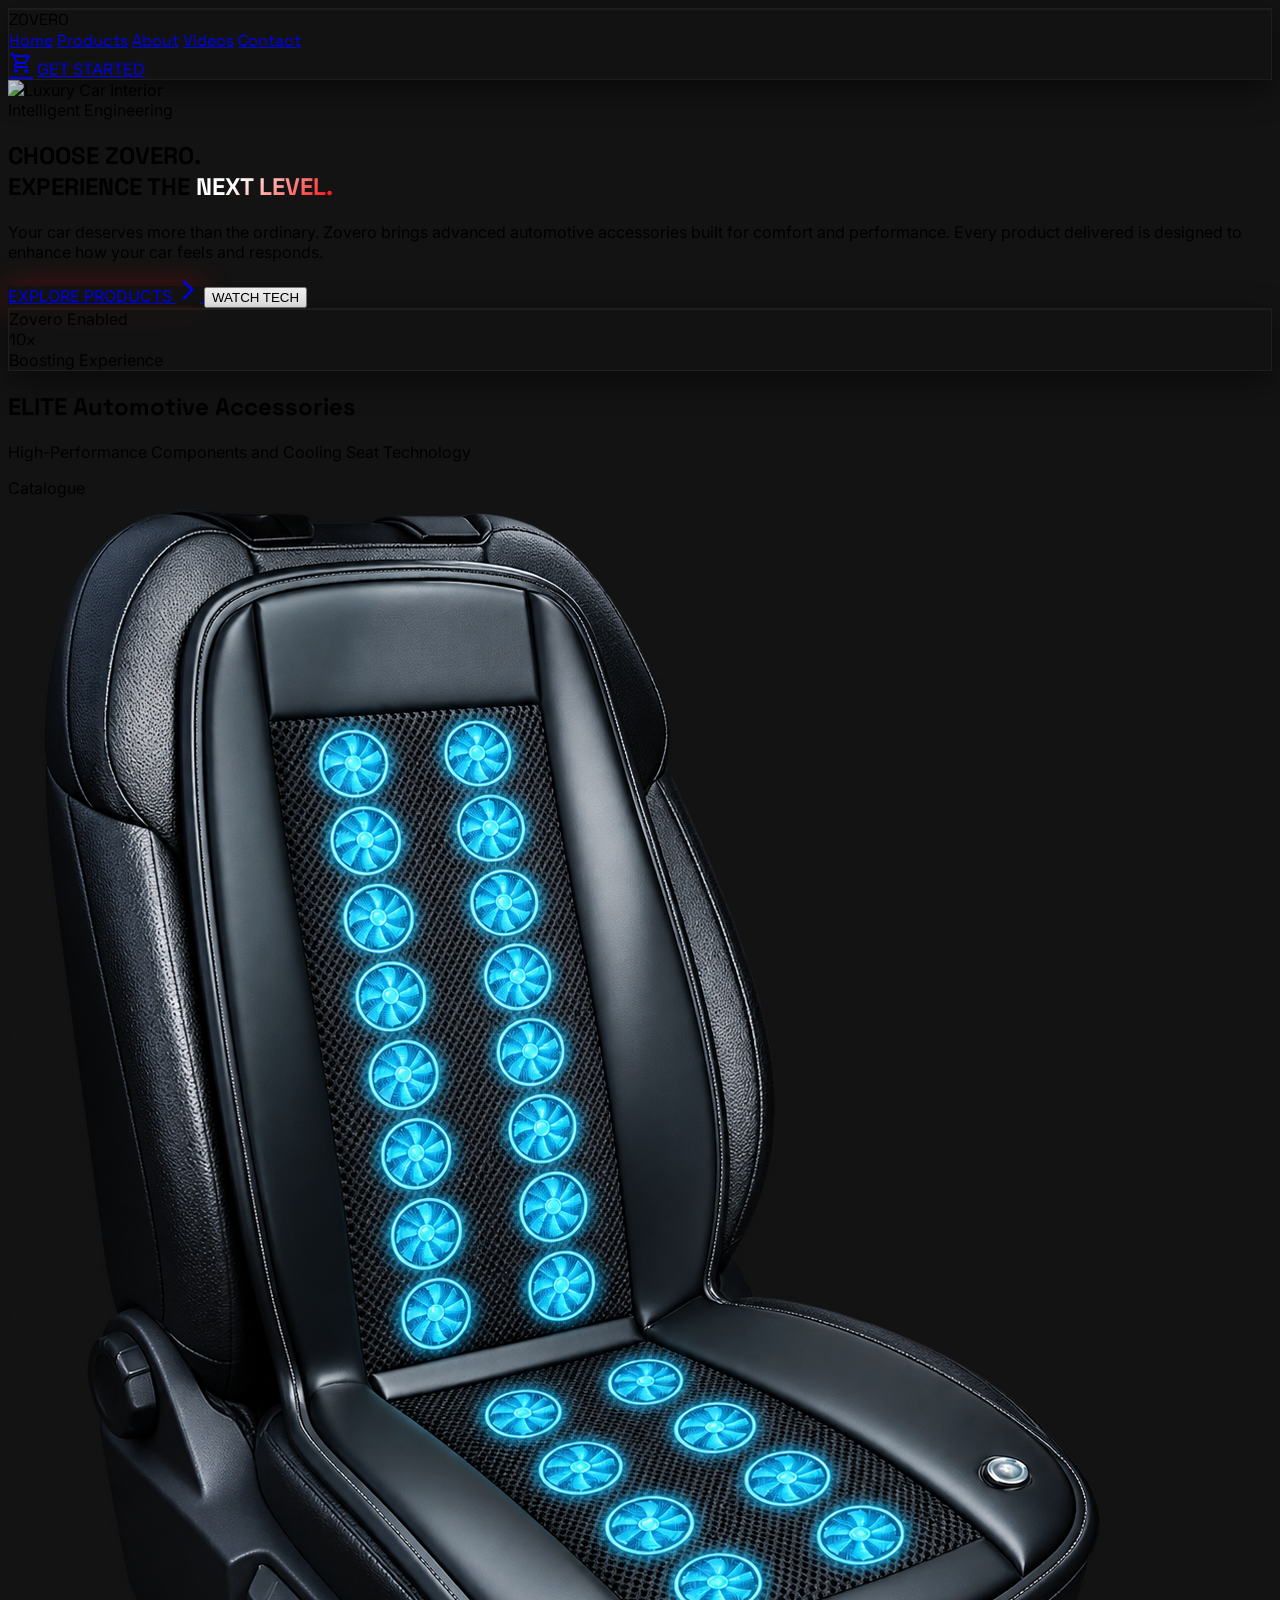
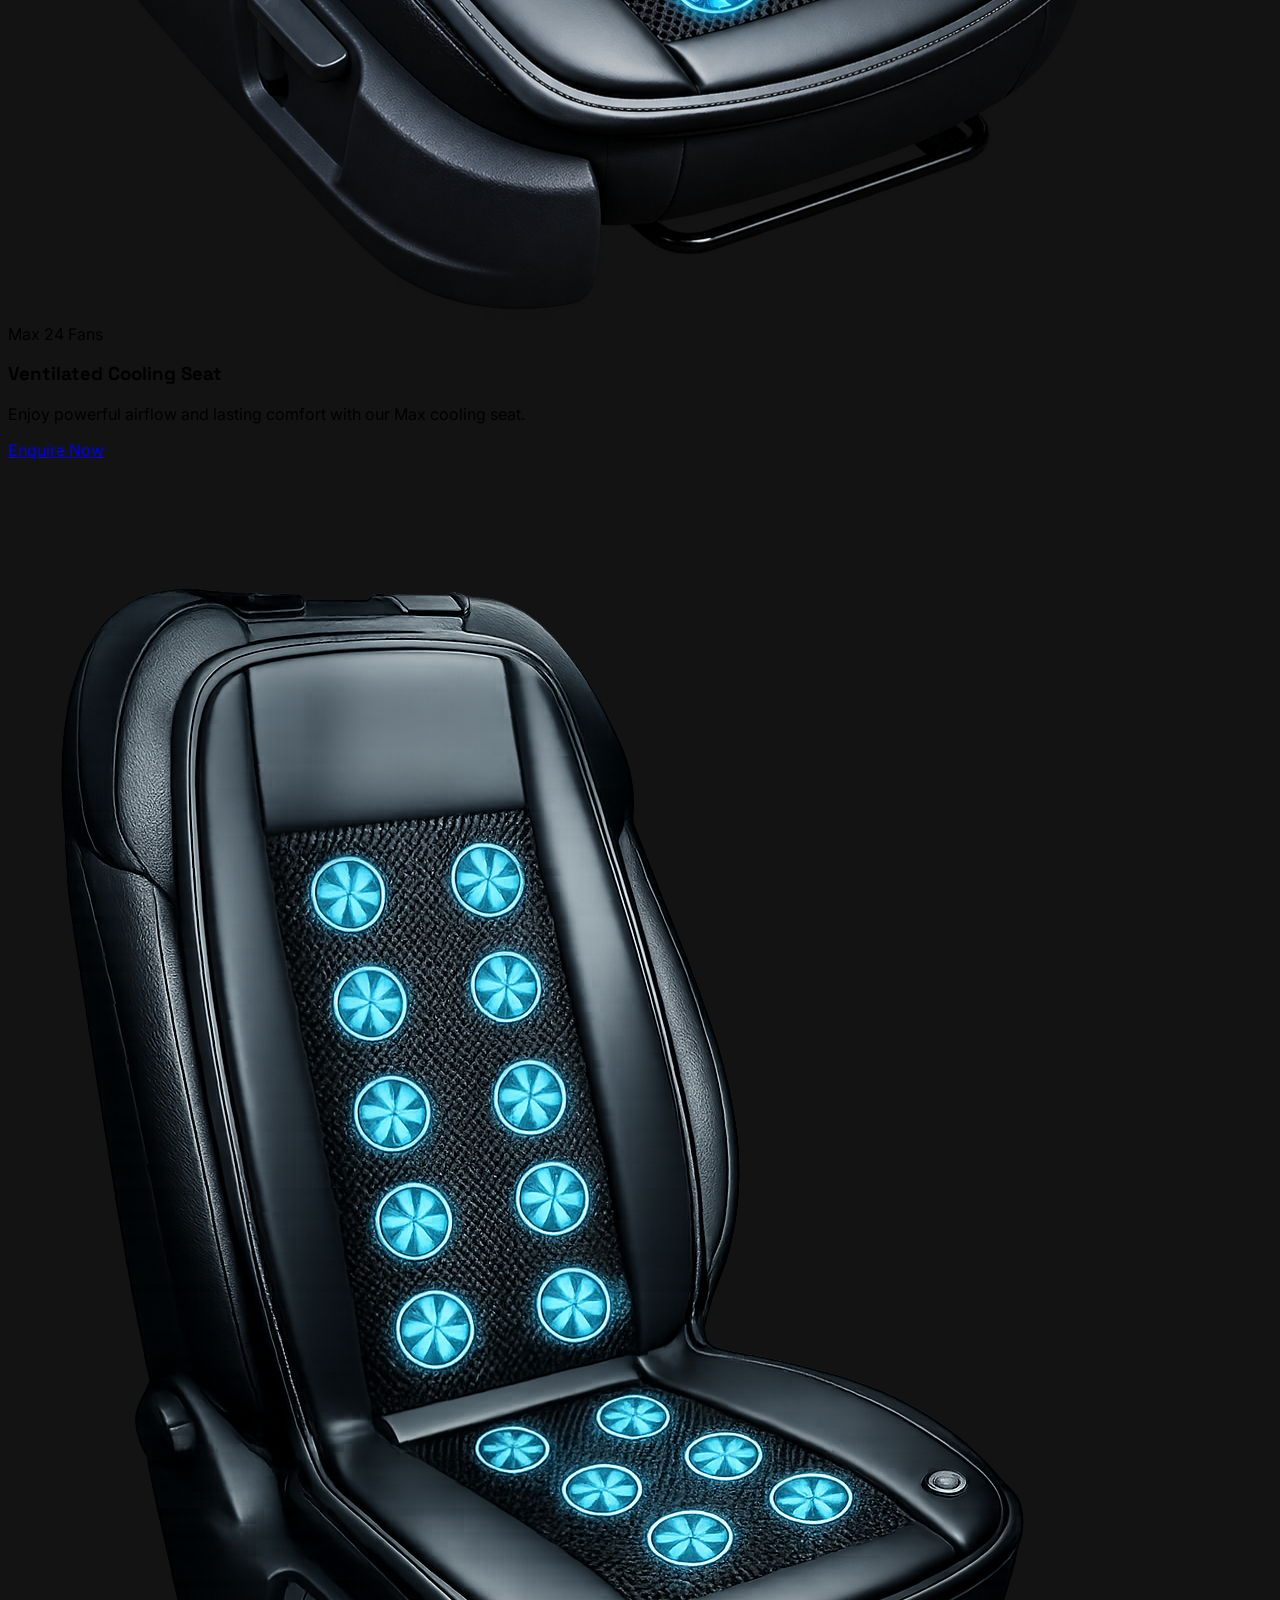
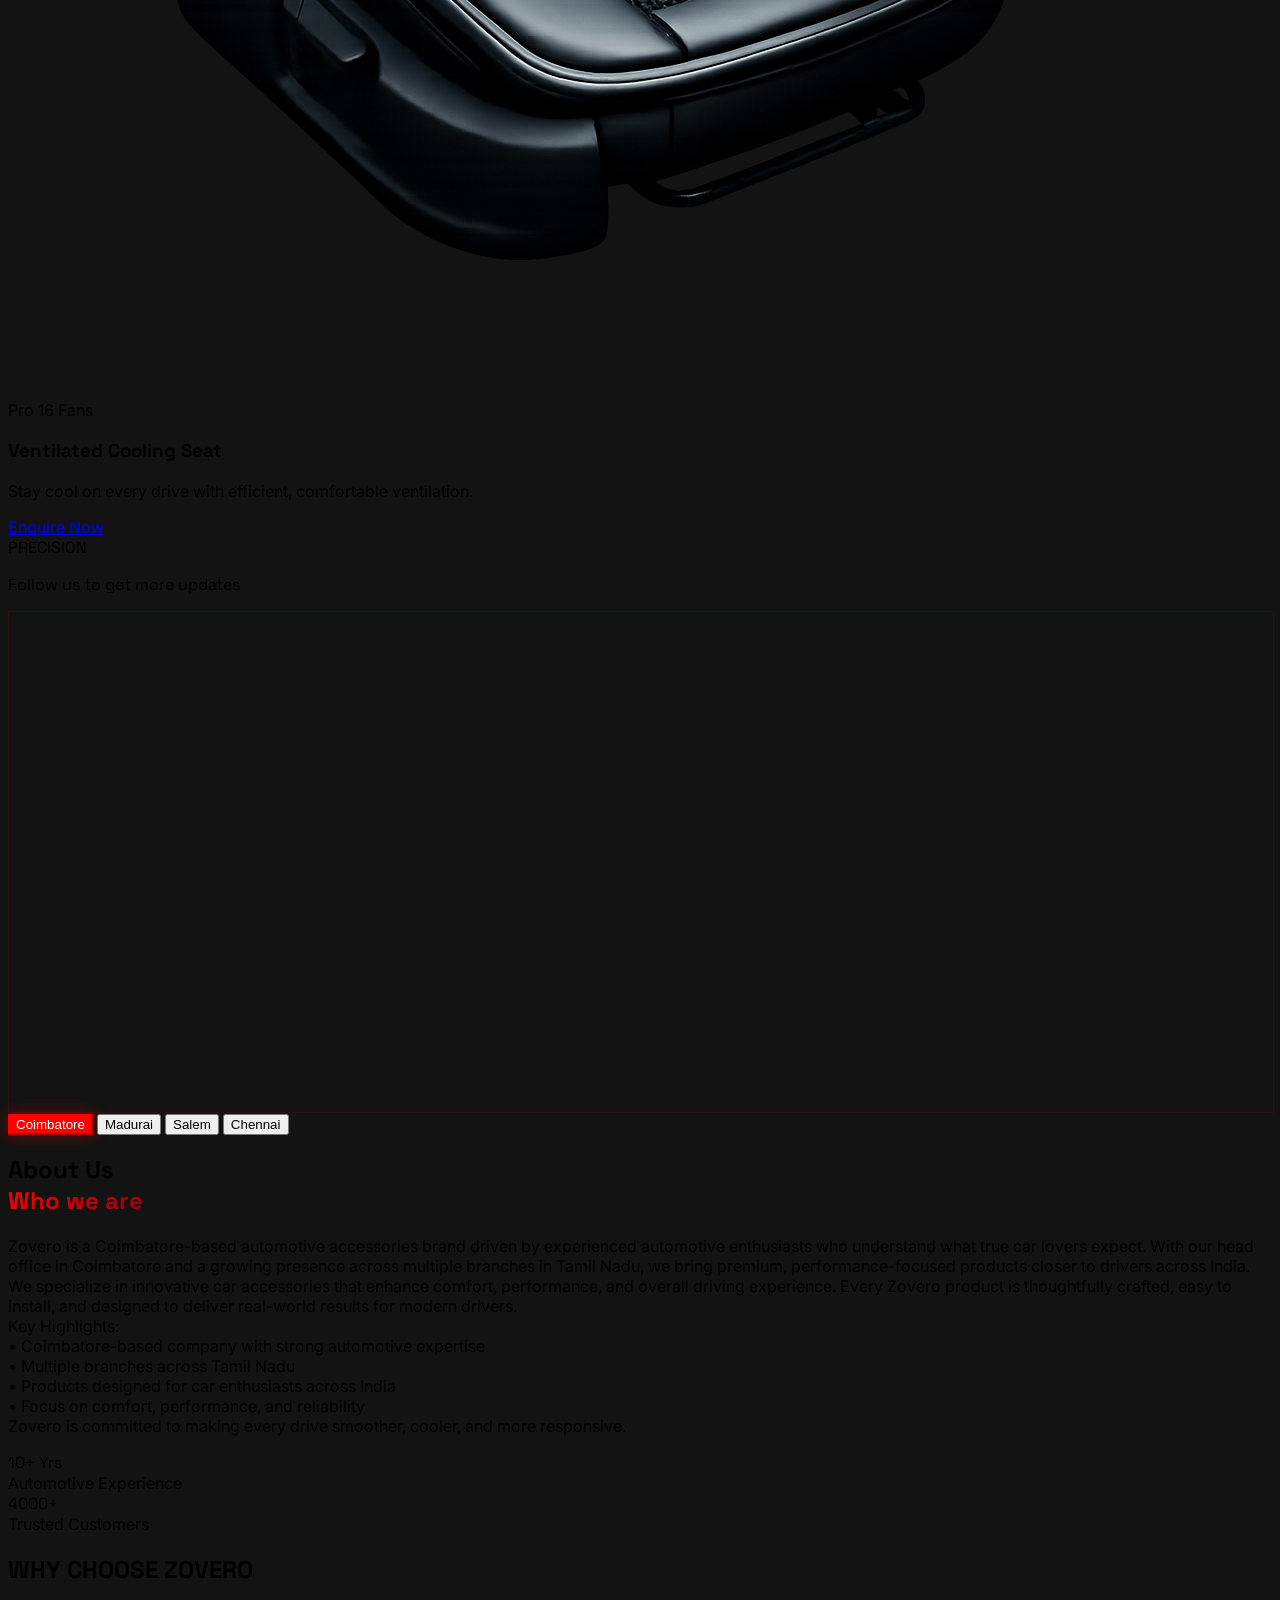
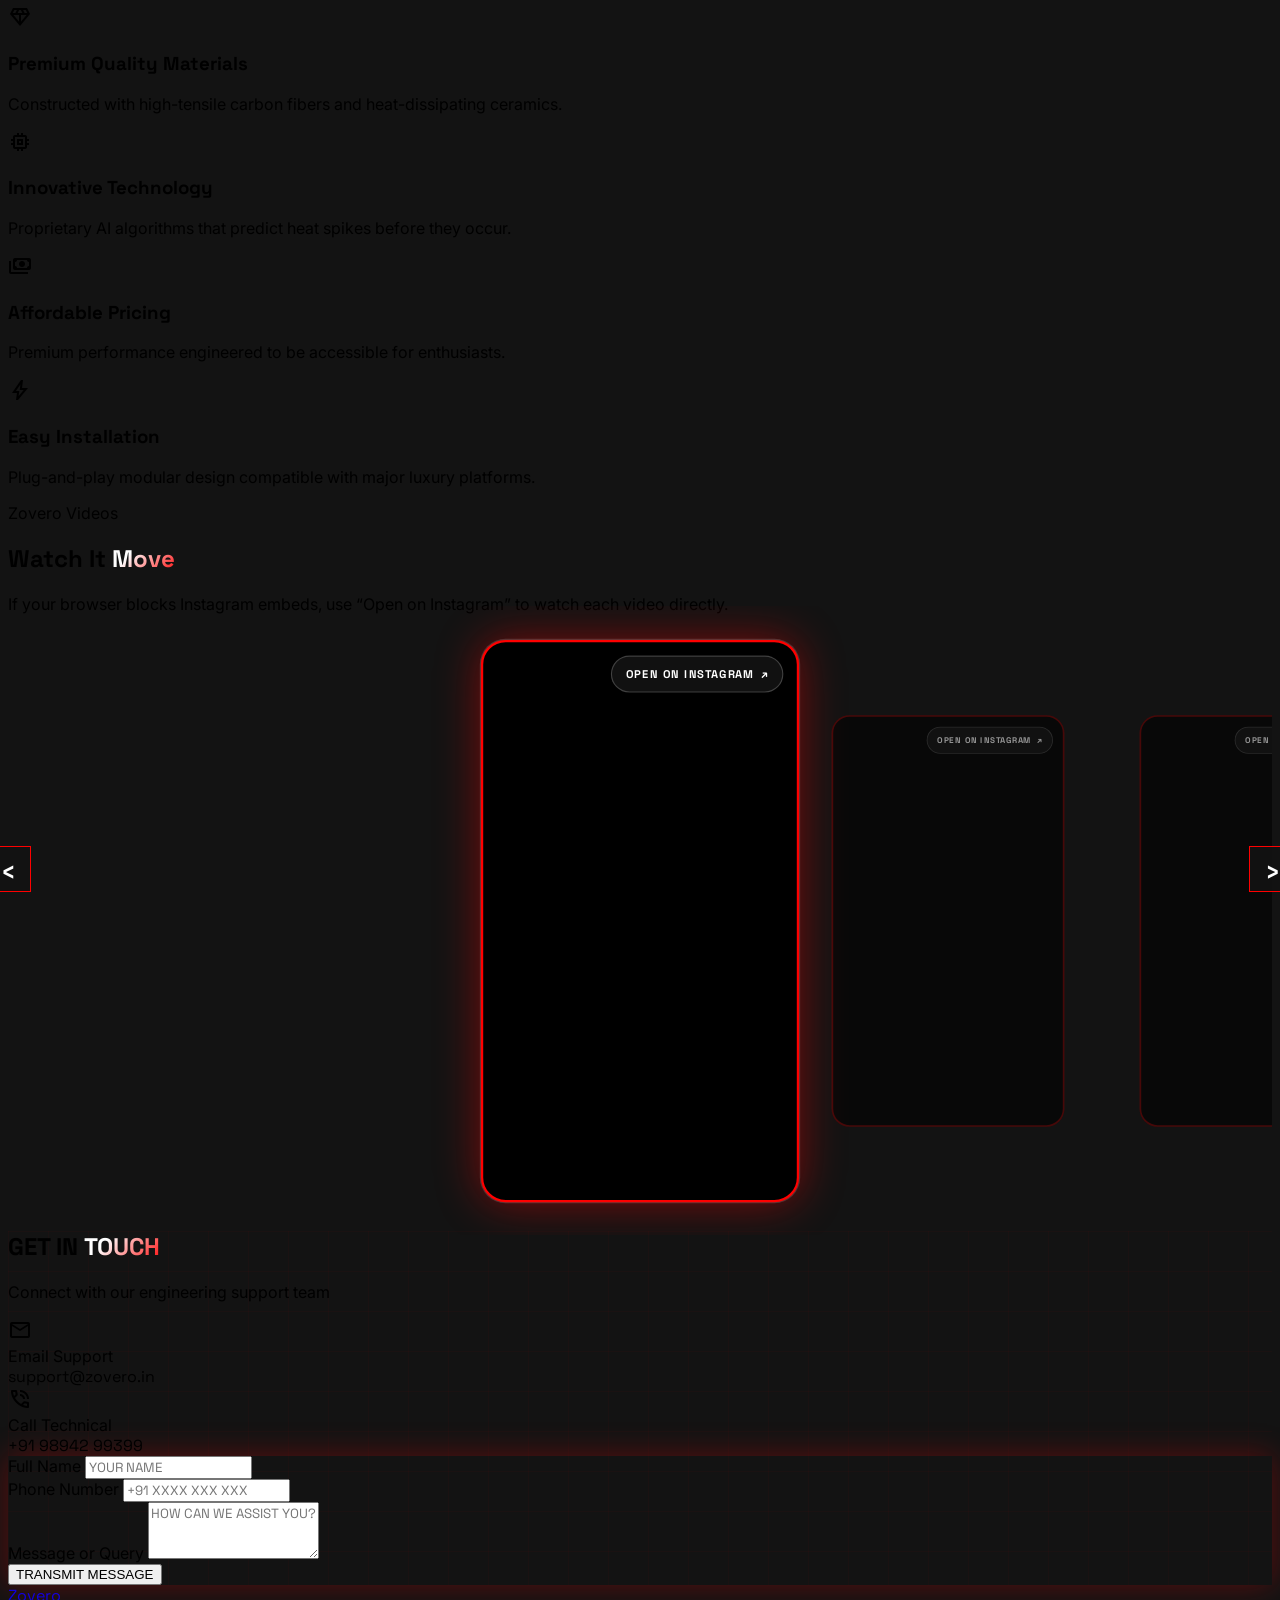
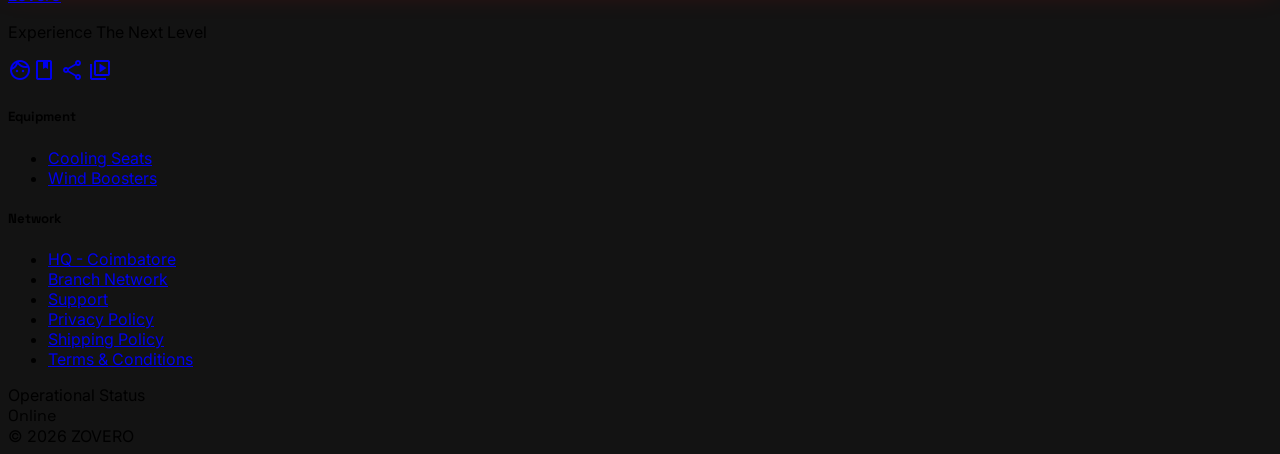
==== commit 1b7db738: "fixed" ====
--- a/index.html
+++ b/index.html
@@ -340,6 +340,32 @@
             border: 0;
             transform-origin: top center;
             transform: translateY(calc(var(--reel-top) * var(--reel-k) * -1)) scale(var(--reel-k));
+        }
+
+        .reel-open-link {
+            position: absolute;
+            right: 12px;
+            top: 12px;
+            z-index: 7;
+            display: inline-flex;
+            align-items: center;
+            gap: 0.4rem;
+            padding: 0.55rem 0.75rem;
+            border: 1px solid rgba(255, 255, 255, 0.2);
+            border-radius: 9999px;
+            background: rgba(19, 19, 19, 0.9);
+            color: #ffffff;
+            font: 700 10px 'Space Grotesk', sans-serif;
+            letter-spacing: 0.08em;
+            text-transform: uppercase;
+            text-decoration: none;
+        }
+
+        .reel-open-link:hover,
+        .reel-open-link:focus-visible {
+            border-color: #ff0000;
+            background: #ff0000;
+            outline: none;
         }
 
         @media (max-width: 640px) {
@@ -766,17 +792,18 @@
                     <div class="text-primary text-[10px] font-black uppercase tracking-[0.35em] mb-5">Zovero Videos</div>
                     <h2 class="text-5xl font-space-grotesk font-black tracking-tighter uppercase leading-none">Watch It
                         <span class="text-gradient italic">Move</span></h2>
+                    <p class="mt-4 max-w-xl text-sm leading-relaxed text-zinc-400">If your browser blocks Instagram embeds, use “Open on Instagram” to watch each video directly.</p>
                 </div>
             </div>
             <div class="relative">
             <button id="reel-prev" class="reel-nav-button reel-nav-prev" type="button" aria-label="Previous video">‹</button>
             <div id="reels-scroller" class="reels-scroller" aria-label="Zovero Instagram reels">
-                <article class="reel-card"><iframe src="https://www.instagram.com/reel/DXbpy4RgVna/embed" loading="lazy" title="Zovero Instagram reel 1" allow="autoplay; clipboard-write; encrypted-media; picture-in-picture; web-share" allowfullscreen></iframe></article>
-                <article class="reel-card"><iframe src="https://www.instagram.com/reel/DXx-wK8S4cZ/embed" loading="lazy" title="Zovero Instagram reel 2" allow="autoplay; clipboard-write; encrypted-media; picture-in-picture; web-share" allowfullscreen></iframe></article>
-                <article class="reel-card"><iframe src="https://www.instagram.com/reel/DX8iDLGRWsA/embed" loading="lazy" title="Zovero Instagram reel 3" allow="autoplay; clipboard-write; encrypted-media; picture-in-picture; web-share" allowfullscreen></iframe></article>
-                <article class="reel-card"><iframe src="https://www.instagram.com/reel/DYuM4sYzzV_/embed" loading="lazy" title="Zovero Instagram reel 4" allow="autoplay; clipboard-write; encrypted-media; picture-in-picture; web-share" allowfullscreen></iframe></article>
-                <article class="reel-card"><iframe src="https://www.instagram.com/reel/DZNFQh_zs3e/embed" loading="lazy" title="Zovero Instagram reel 5" allow="autoplay; clipboard-write; encrypted-media; picture-in-picture; web-share" allowfullscreen></iframe></article>
-                <article class="reel-card"><iframe src="https://www.instagram.com/reel/DdYK1nmzkTP/embed" loading="lazy" title="Zovero Instagram reel 6" allow="autoplay; clipboard-write; encrypted-media; picture-in-picture; web-share" allowfullscreen></iframe></article>
+                <article class="reel-card"><iframe src="https://www.instagram.com/reel/DXbpy4RgVna/embed" loading="lazy" title="Zovero Instagram reel 1" allow="autoplay; clipboard-write; encrypted-media; picture-in-picture; web-share" allowfullscreen></iframe><a class="reel-open-link" href="https://www.instagram.com/reel/DXbpy4RgVna/" target="_blank" rel="noopener noreferrer" aria-label="Open Zovero Instagram reel 1 on Instagram">Open on Instagram <span aria-hidden="true">↗</span></a></article>
+                <article class="reel-card"><iframe src="https://www.instagram.com/reel/DXx-wK8S4cZ/embed" loading="lazy" title="Zovero Instagram reel 2" allow="autoplay; clipboard-write; encrypted-media; picture-in-picture; web-share" allowfullscreen></iframe><a class="reel-open-link" href="https://www.instagram.com/reel/DXx-wK8S4cZ/" target="_blank" rel="noopener noreferrer" aria-label="Open Zovero Instagram reel 2 on Instagram">Open on Instagram <span aria-hidden="true">↗</span></a></article>
+                <article class="reel-card"><iframe src="https://www.instagram.com/reel/DX8iDLGRWsA/embed" loading="lazy" title="Zovero Instagram reel 3" allow="autoplay; clipboard-write; encrypted-media; picture-in-picture; web-share" allowfullscreen></iframe><a class="reel-open-link" href="https://www.instagram.com/reel/DX8iDLGRWsA/" target="_blank" rel="noopener noreferrer" aria-label="Open Zovero Instagram reel 3 on Instagram">Open on Instagram <span aria-hidden="true">↗</span></a></article>
+                <article class="reel-card"><iframe src="https://www.instagram.com/reel/DYuM4sYzzV_/embed" loading="lazy" title="Zovero Instagram reel 4" allow="autoplay; clipboard-write; encrypted-media; picture-in-picture; web-share" allowfullscreen></iframe><a class="reel-open-link" href="https://www.instagram.com/reel/DYuM4sYzzV_/" target="_blank" rel="noopener noreferrer" aria-label="Open Zovero Instagram reel 4 on Instagram">Open on Instagram <span aria-hidden="true">↗</span></a></article>
+                <article class="reel-card"><iframe src="https://www.instagram.com/reel/DZNFQh_zs3e/embed" loading="lazy" title="Zovero Instagram reel 5" allow="autoplay; clipboard-write; encrypted-media; picture-in-picture; web-share" allowfullscreen></iframe><a class="reel-open-link" href="https://www.instagram.com/reel/DZNFQh_zs3e/" target="_blank" rel="noopener noreferrer" aria-label="Open Zovero Instagram reel 5 on Instagram">Open on Instagram <span aria-hidden="true">↗</span></a></article>
+                <article class="reel-card"><iframe src="https://www.instagram.com/reel/DdYK1nmzkTP/embed" loading="lazy" title="Zovero Instagram reel 6" allow="autoplay; clipboard-write; encrypted-media; picture-in-picture; web-share" allowfullscreen></iframe><a class="reel-open-link" href="https://www.instagram.com/reel/DdYK1nmzkTP/" target="_blank" rel="noopener noreferrer" aria-label="Open Zovero Instagram reel 6 on Instagram">Open on Instagram <span aria-hidden="true">↗</span></a></article>
             </div>
             <button id="reel-next" class="reel-nav-button reel-nav-next" type="button" aria-label="Next video">›</button>
             </div>
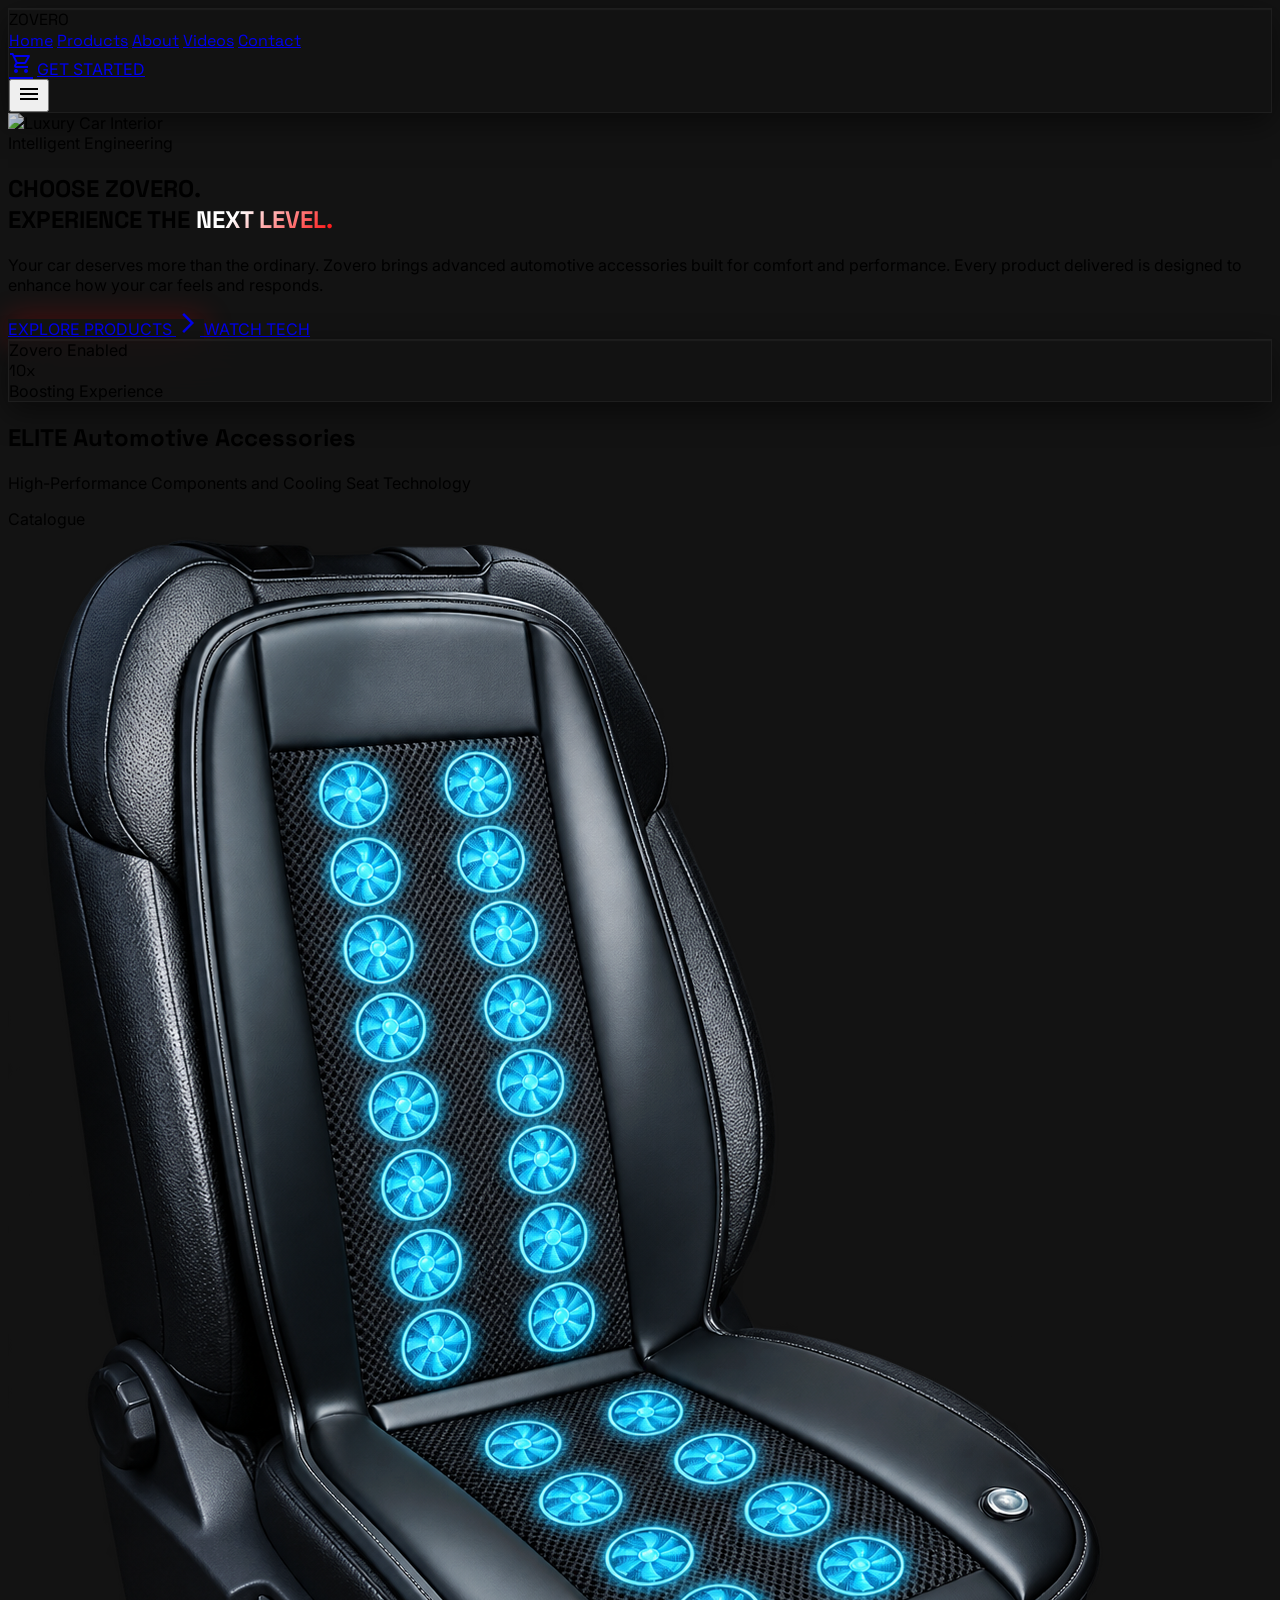
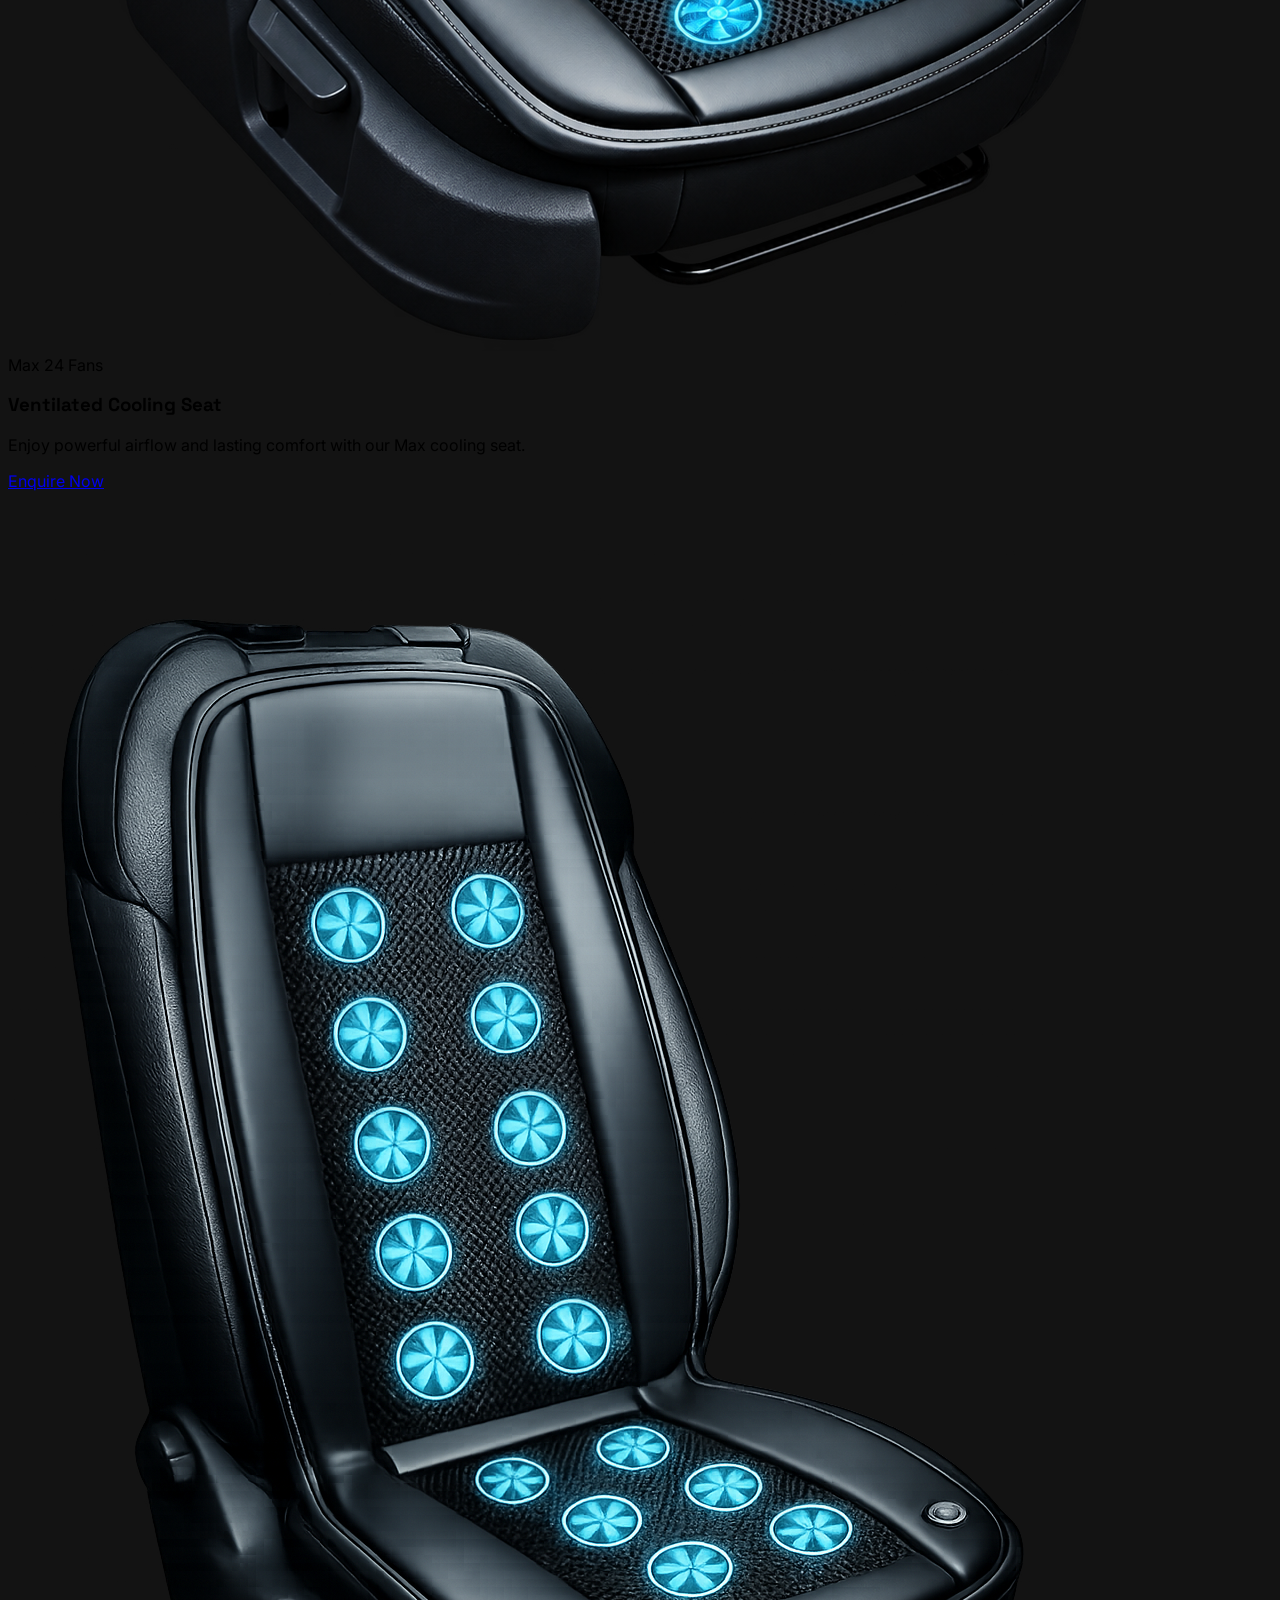
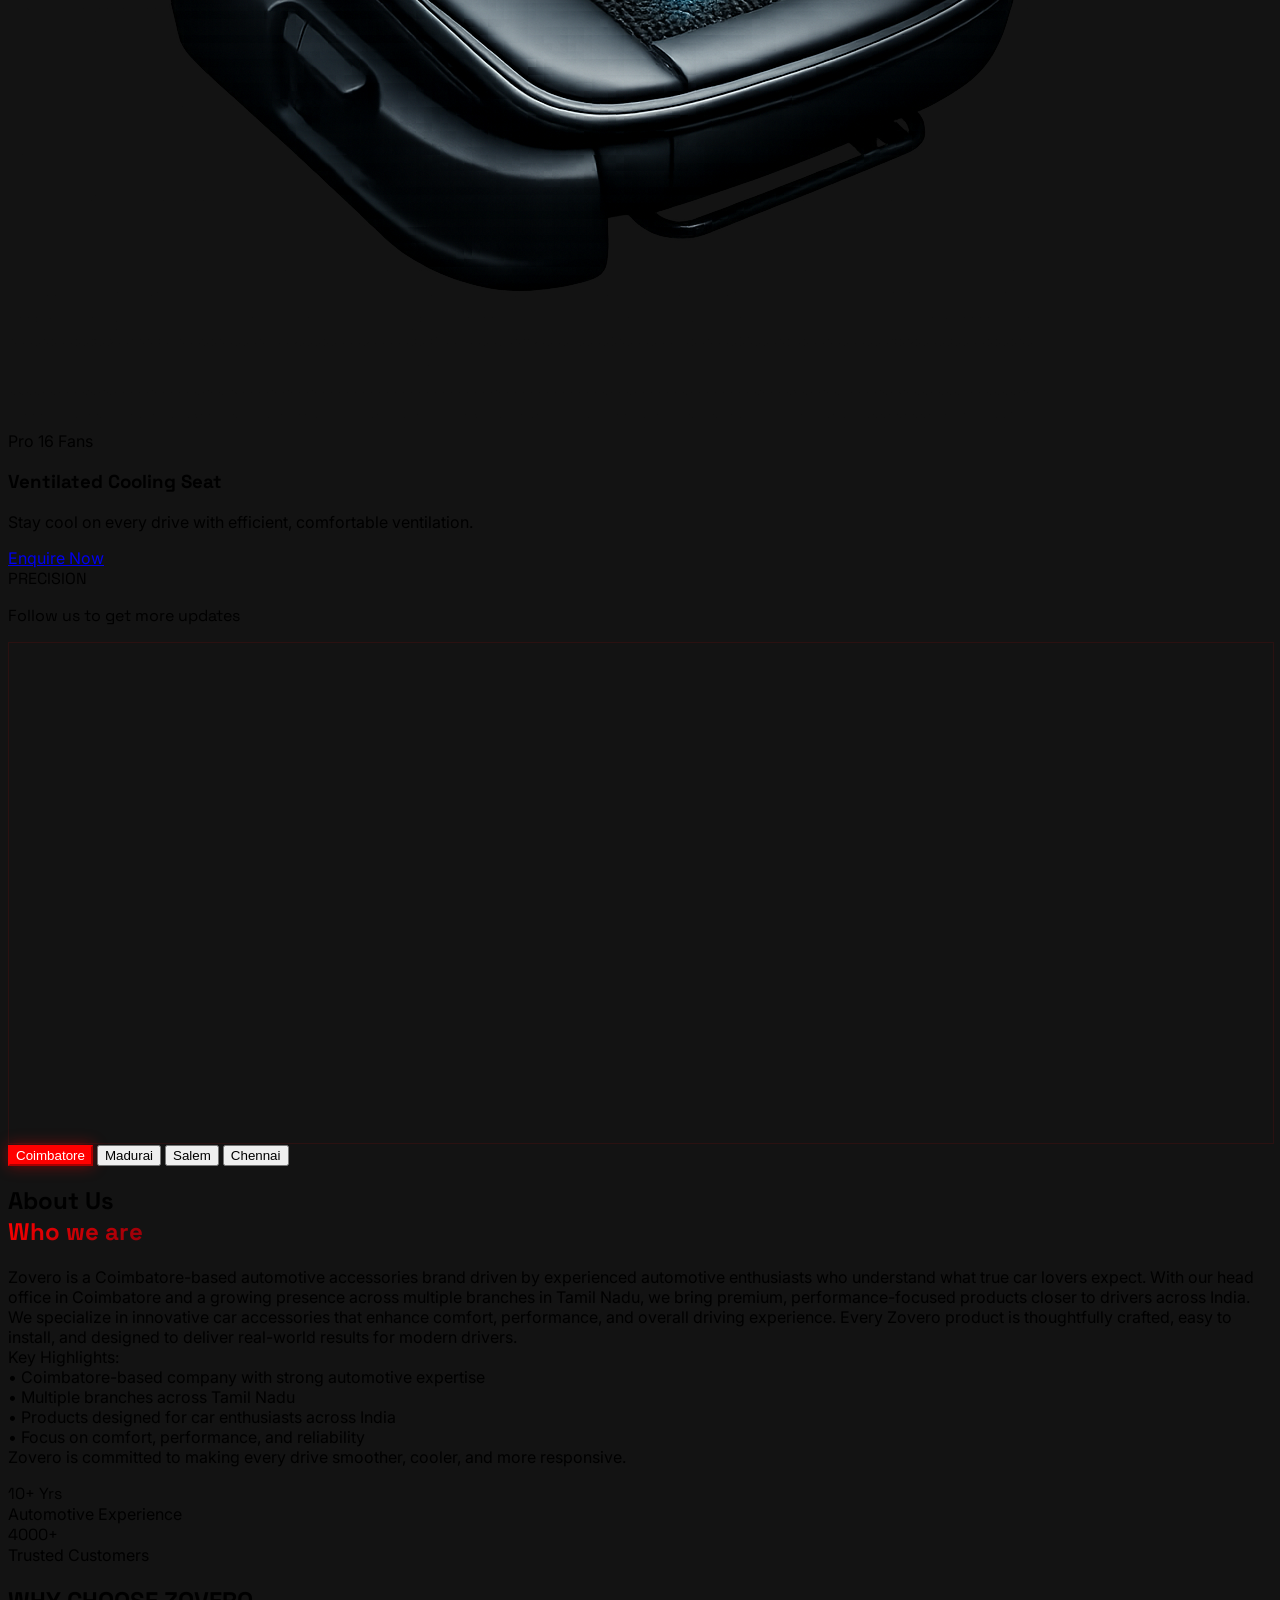
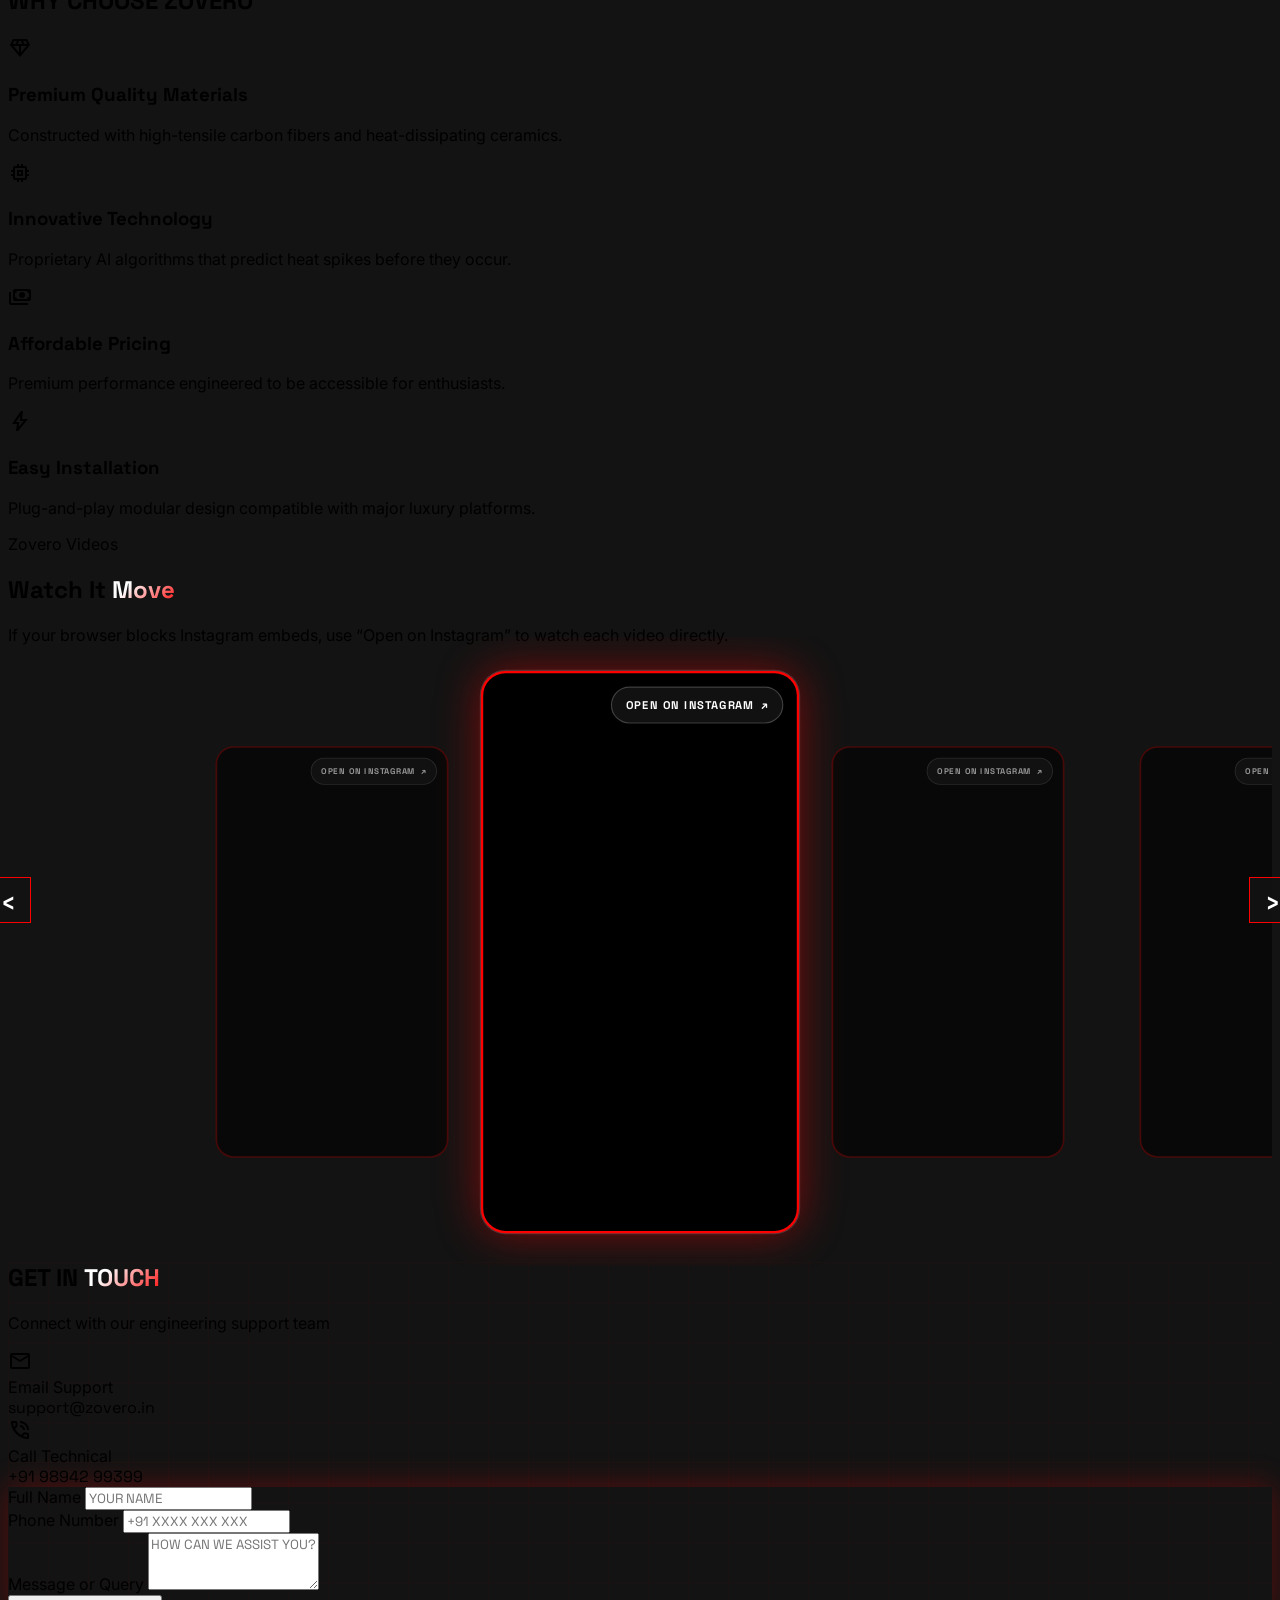
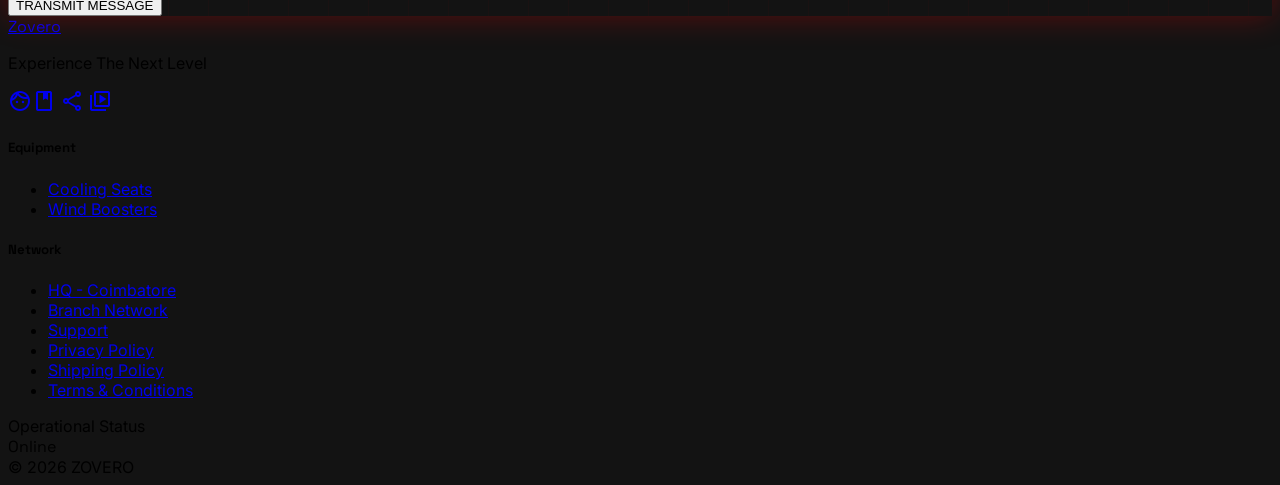
==== commit 08ade3ee: "Ui fixed" ====
--- a/index.html
+++ b/index.html
@@ -332,7 +332,6 @@
         .reel-card iframe {
             position: absolute;
             top: 0;
-            left: 0;
             left: 50%;
             width: 340px;
             margin-left: -170px;
@@ -392,6 +391,59 @@
             border-color: #FF0000;
             color: white;
             box-shadow: 0 0 15px rgba(255, 0, 0, 0.4);
+        }
+
+        .mobile-nav-backdrop {
+            position: fixed;
+            inset: 0;
+            z-index: 40;
+            border: 0;
+            background: rgba(0, 0, 0, 0.72);
+            opacity: 0;
+            pointer-events: none;
+            transition: opacity 0.25s ease;
+        }
+
+        .mobile-nav-backdrop.is-open {
+            opacity: 1;
+            pointer-events: auto;
+        }
+
+        .mobile-nav-panel {
+            position: fixed;
+            inset: 0 0 0 auto;
+            z-index: 50;
+            width: min(20rem, 85vw);
+            height: 100vh;
+            height: 100dvh;
+            overflow-y: auto;
+            transform: translateX(100%);
+            visibility: hidden;
+            transition: transform 0.3s ease, visibility 0s linear 0.3s;
+        }
+
+        .mobile-nav-panel.is-open {
+            transform: translateX(0);
+            visibility: visible;
+            transition: transform 0.3s ease, visibility 0s;
+        }
+
+        @media (prefers-reduced-motion: reduce) {
+            .mobile-nav-backdrop,
+            .mobile-nav-panel {
+                transition: none;
+            }
+        }
+
+        @media (max-width: 639px) {
+            #contact-form-panel {
+                padding: 1.5rem;
+            }
+
+            .reel-nav-button {
+                width: 40px;
+                height: 40px;
+            }
         }
 
     </style>
@@ -471,9 +523,9 @@
     <div id="mouse-glow"></div>
 
     <!-- TopNavBar - Pill Shape Glassmorphism -->
-    <div class="fixed top-6 left-1/2 -translate-x-1/2 z-50 w-[calc(100%-4rem)] max-w-5xl">
+    <div class="fixed top-3 md:top-6 left-1/2 -translate-x-1/2 z-50 w-[calc(100%-2rem)] md:w-[calc(100%-4rem)] max-w-5xl">
         <nav
-            class="glass-panel rounded-full px-8 h-16 flex justify-between items-center shadow-2xl border border-white/10 backdrop-blur-2xl">
+            class="glass-panel rounded-full px-4 md:px-8 h-14 md:h-16 flex justify-between items-center shadow-2xl border border-white/10 backdrop-blur-2xl">
             <div class="text-xl font-black text-primary tracking-tighter uppercase font-space-grotesk"><span
                     class="italic">ZOVERO</span></div>
             <div
@@ -484,15 +536,47 @@
                 <a class="text-zinc-400 hover:text-primary transition-colors" href="#reels">Videos</a>
                 <a class="text-zinc-400 hover:text-primary transition-colors" href="#contact">Contact</a>
             </div>
-            <div class="flex items-center gap-6">
+            <div class="hidden md:flex items-center gap-6">
                 <a href="https://wa.me/c/919952076707" target="_blank"
+                    aria-label="Open Zovero shop on WhatsApp"
                     class="material-symbols-outlined text-zinc-400 hover:text-primary transition-all duration-300 text-xl">shopping_cart</a>
                 <a href="#contact"
                     class="bg-primary text-white px-5 py-2 font-black text-[10px] tracking-widest uppercase hover:bg-red-700 transition-all rounded-full flex items-center justify-center">
                     GET STARTED
                 </a>
             </div>
+            <button id="mobile-menu-toggle" class="md:hidden w-10 h-10 flex items-center justify-center text-white border border-white/15 rounded-full hover:border-primary focus-visible:outline focus-visible:outline-2 focus-visible:outline-primary"
+                type="button" aria-label="Open navigation menu" aria-expanded="false" aria-controls="mobile-nav-panel">
+                <span id="mobile-menu-icon" class="material-symbols-outlined" aria-hidden="true">menu</span>
+            </button>
         </nav>
+        <button id="mobile-nav-backdrop" class="mobile-nav-backdrop md:hidden" type="button" aria-label="Close navigation menu" tabindex="-1"></button>
+        <aside id="mobile-nav-panel" class="mobile-nav-panel md:hidden glass-panel border-l border-white/10 p-6 pt-8 flex flex-col" role="dialog" aria-modal="true" aria-label="Site navigation" aria-hidden="true">
+            <div class="flex items-center justify-between border-b border-white/10 pb-6">
+                <span class="text-xl font-black text-primary tracking-tighter uppercase font-space-grotesk italic">ZOVERO</span>
+                <button id="mobile-menu-close" class="w-10 h-10 flex items-center justify-center text-zinc-300 border border-white/15 rounded-full hover:border-primary hover:text-white focus-visible:outline focus-visible:outline-2 focus-visible:outline-primary"
+                    type="button" aria-label="Close navigation menu">
+                    <span class="material-symbols-outlined" aria-hidden="true">close</span>
+                </button>
+            </div>
+            <nav class="flex flex-col gap-2 py-6 font-space-grotesk tracking-widest uppercase text-sm font-bold" aria-label="Mobile navigation">
+                <a class="mobile-nav-link rounded-lg px-4 py-3 text-primary bg-primary/10" href="#home">Home</a>
+                <a class="mobile-nav-link rounded-lg px-4 py-3 text-zinc-300 hover:text-primary hover:bg-white/5" href="#products">Products</a>
+                <a class="mobile-nav-link rounded-lg px-4 py-3 text-zinc-300 hover:text-primary hover:bg-white/5" href="#about">About</a>
+                <a class="mobile-nav-link rounded-lg px-4 py-3 text-zinc-300 hover:text-primary hover:bg-white/5" href="#reels">Videos</a>
+                <a class="mobile-nav-link rounded-lg px-4 py-3 text-zinc-300 hover:text-primary hover:bg-white/5" href="#contact">Contact</a>
+            </nav>
+            <div class="mt-auto flex flex-col gap-3 border-t border-white/10 pt-6">
+                <a href="https://wa.me/c/919952076707" target="_blank" rel="noopener noreferrer"
+                    class="flex items-center justify-center gap-2 border border-white/15 px-5 py-3 text-white font-bold text-xs tracking-widest uppercase hover:border-primary">
+                    <span class="material-symbols-outlined text-lg" aria-hidden="true">shopping_cart</span>
+                    Shop on WhatsApp
+                </a>
+                <a href="#contact" class="mobile-nav-link bg-primary text-center px-5 py-3 text-white font-black text-xs tracking-widest uppercase rounded-full hover:bg-red-700">
+                    Get Started
+                </a>
+            </div>
+        </aside>
     </div>
     <!-- Hero Section -->
     <section id="home" class="relative min-h-screen flex items-center pt-20 overflow-hidden">
@@ -502,14 +586,14 @@
             <div class="absolute inset-0 bg-gradient-to-r from-black/90 via-black/40 to-transparent"></div>
             <div class="absolute inset-0 vignette-overlay"></div>
         </div>
-        <div class="container mx-auto px-8 relative z-10 grid grid-cols-1 md:grid-cols-12 gap-8">
+        <div class="container mx-auto px-5 md:px-8 relative z-10 grid grid-cols-1 md:grid-cols-12 gap-8">
             <div class="md:col-span-7 flex flex-col items-start gap-6 reveal transition-delay-100">
                 <div
                     class="inline-flex items-center gap-2 border border-primary/40 bg-primary/10 px-3 py-1 text-primary tracking-[0.2em] text-[10px] uppercase font-bold">
                     <span class="w-1.5 h-1.5 bg-primary animate-pulse"></span> Intelligent Engineering
                 </div>
                 <h1
-                    class="text-6xl md:text-5xl font-space-grotesk font-black leading-[0.9] tracking-tighter text-on-surface">
+                    class="text-4xl sm:text-5xl md:text-5xl font-space-grotesk font-black leading-[0.95] tracking-tighter text-on-surface">
                     CHOOSE <span class="text-primary italic">ZOVERO.</span><br />
                     EXPERIENCE THE <span class="text-gradient">NEXT LEVEL.</span>
                 </h1>
@@ -518,16 +602,16 @@
                     Zovero brings advanced automotive accessories built for comfort and performance.
                     Every product delivered is designed to enhance how your car feels and responds.
                 </p>
-                <div class="flex gap-4 mt-4">
+                <div class="flex w-full flex-col sm:flex-row gap-3 sm:gap-4 mt-4">
                     <a href="#products"
-                        class="bg-primary text-white px-10 py-4 font-black tracking-widest uppercase flex items-center gap-3 hover:bg-red-700 transition-all red-glow-strong">
+                        class="bg-primary text-white w-full sm:w-auto justify-center px-6 sm:px-10 py-4 font-black tracking-widest uppercase flex items-center gap-3 hover:bg-red-700 transition-all red-glow-strong">
                         EXPLORE PRODUCTS
                         <span class="material-symbols-outlined text-sm">arrow_forward_ios</span>
                     </a>
-                    <button
-                        class="border border-white/20 px-10 py-4 font-black tracking-widest uppercase hover:bg-white/5 transition-all text-white">
+                    <a href="#reels"
+                        class="border border-white/20 w-full sm:w-auto justify-center px-6 sm:px-10 py-4 font-black tracking-widest uppercase flex items-center hover:bg-white/5 transition-all text-white">
                         WATCH TECH
-                    </button>
+                    </a>
                 </div>
             </div>
             <div class="hidden md:flex md:col-span-5 items-end justify-end">
@@ -798,12 +882,30 @@
             <div class="relative">
             <button id="reel-prev" class="reel-nav-button reel-nav-prev" type="button" aria-label="Previous video">‹</button>
             <div id="reels-scroller" class="reels-scroller" aria-label="Zovero Instagram reels">
-                <article class="reel-card"><iframe src="https://www.instagram.com/reel/DXbpy4RgVna/embed" loading="lazy" title="Zovero Instagram reel 1" allow="autoplay; clipboard-write; encrypted-media; picture-in-picture; web-share" allowfullscreen></iframe><a class="reel-open-link" href="https://www.instagram.com/reel/DXbpy4RgVna/" target="_blank" rel="noopener noreferrer" aria-label="Open Zovero Instagram reel 1 on Instagram">Open on Instagram <span aria-hidden="true">↗</span></a></article>
-                <article class="reel-card"><iframe src="https://www.instagram.com/reel/DXx-wK8S4cZ/embed" loading="lazy" title="Zovero Instagram reel 2" allow="autoplay; clipboard-write; encrypted-media; picture-in-picture; web-share" allowfullscreen></iframe><a class="reel-open-link" href="https://www.instagram.com/reel/DXx-wK8S4cZ/" target="_blank" rel="noopener noreferrer" aria-label="Open Zovero Instagram reel 2 on Instagram">Open on Instagram <span aria-hidden="true">↗</span></a></article>
-                <article class="reel-card"><iframe src="https://www.instagram.com/reel/DX8iDLGRWsA/embed" loading="lazy" title="Zovero Instagram reel 3" allow="autoplay; clipboard-write; encrypted-media; picture-in-picture; web-share" allowfullscreen></iframe><a class="reel-open-link" href="https://www.instagram.com/reel/DX8iDLGRWsA/" target="_blank" rel="noopener noreferrer" aria-label="Open Zovero Instagram reel 3 on Instagram">Open on Instagram <span aria-hidden="true">↗</span></a></article>
-                <article class="reel-card"><iframe src="https://www.instagram.com/reel/DYuM4sYzzV_/embed" loading="lazy" title="Zovero Instagram reel 4" allow="autoplay; clipboard-write; encrypted-media; picture-in-picture; web-share" allowfullscreen></iframe><a class="reel-open-link" href="https://www.instagram.com/reel/DYuM4sYzzV_/" target="_blank" rel="noopener noreferrer" aria-label="Open Zovero Instagram reel 4 on Instagram">Open on Instagram <span aria-hidden="true">↗</span></a></article>
-                <article class="reel-card"><iframe src="https://www.instagram.com/reel/DZNFQh_zs3e/embed" loading="lazy" title="Zovero Instagram reel 5" allow="autoplay; clipboard-write; encrypted-media; picture-in-picture; web-share" allowfullscreen></iframe><a class="reel-open-link" href="https://www.instagram.com/reel/DZNFQh_zs3e/" target="_blank" rel="noopener noreferrer" aria-label="Open Zovero Instagram reel 5 on Instagram">Open on Instagram <span aria-hidden="true">↗</span></a></article>
-                <article class="reel-card"><iframe src="https://www.instagram.com/reel/DdYK1nmzkTP/embed" loading="lazy" title="Zovero Instagram reel 6" allow="autoplay; clipboard-write; encrypted-media; picture-in-picture; web-share" allowfullscreen></iframe><a class="reel-open-link" href="https://www.instagram.com/reel/DdYK1nmzkTP/" target="_blank" rel="noopener noreferrer" aria-label="Open Zovero Instagram reel 6 on Instagram">Open on Instagram <span aria-hidden="true">↗</span></a></article>
+                <article class="reel-card">
+                    <iframe src="https://www.instagram.com/reel/DXbpy4RgVna/embed" loading="lazy" title="Zovero Instagram reel 1" allow="autoplay; clipboard-write; encrypted-media; picture-in-picture; web-share" allowfullscreen></iframe>
+                    <a class="reel-open-link" href="https://www.instagram.com/reel/DXbpy4RgVna/" target="_blank" rel="noopener noreferrer" aria-label="Open Zovero Instagram reel 1 on Instagram">Open on Instagram <span aria-hidden="true">↗</span></a>
+                </article>
+                <article class="reel-card">
+                    <iframe src="https://www.instagram.com/reel/DXx-wK8S4cZ/embed" loading="lazy" title="Zovero Instagram reel 2" allow="autoplay; clipboard-write; encrypted-media; picture-in-picture; web-share" allowfullscreen></iframe>
+                    <a class="reel-open-link" href="https://www.instagram.com/reel/DXx-wK8S4cZ/" target="_blank" rel="noopener noreferrer" aria-label="Open Zovero Instagram reel 2 on Instagram">Open on Instagram <span aria-hidden="true">↗</span></a>
+                </article>
+                <article class="reel-card">
+                    <iframe src="https://www.instagram.com/reel/DX8iDLGRWsA/embed" loading="lazy" title="Zovero Instagram reel 3" allow="autoplay; clipboard-write; encrypted-media; picture-in-picture; web-share" allowfullscreen></iframe>
+                    <a class="reel-open-link" href="https://www.instagram.com/reel/DX8iDLGRWsA/" target="_blank" rel="noopener noreferrer" aria-label="Open Zovero Instagram reel 3 on Instagram">Open on Instagram <span aria-hidden="true">↗</span></a>
+                </article>
+                <article class="reel-card">
+                    <iframe src="https://www.instagram.com/reel/DYuM4sYzzV_/embed" loading="lazy" title="Zovero Instagram reel 4" allow="autoplay; clipboard-write; encrypted-media; picture-in-picture; web-share" allowfullscreen></iframe>
+                    <a class="reel-open-link" href="https://www.instagram.com/reel/DYuM4sYzzV_/" target="_blank" rel="noopener noreferrer" aria-label="Open Zovero Instagram reel 4 on Instagram">Open on Instagram <span aria-hidden="true">↗</span></a>
+                </article>
+                <article class="reel-card">
+                    <iframe src="https://www.instagram.com/reel/DZNFQh_zs3e/embed" loading="lazy" title="Zovero Instagram reel 5" allow="autoplay; clipboard-write; encrypted-media; picture-in-picture; web-share" allowfullscreen></iframe>
+                    <a class="reel-open-link" href="https://www.instagram.com/reel/DZNFQh_zs3e/" target="_blank" rel="noopener noreferrer" aria-label="Open Zovero Instagram reel 5 on Instagram">Open on Instagram <span aria-hidden="true">↗</span></a>
+                </article>
+                <article class="reel-card">
+                    <iframe src="https://www.instagram.com/reel/DdYK1nmzkTP/embed" loading="lazy" title="Zovero Instagram reel 6" allow="autoplay; clipboard-write; encrypted-media; picture-in-picture; web-share" allowfullscreen></iframe>
+                    <a class="reel-open-link" href="https://www.instagram.com/reel/DdYK1nmzkTP/" target="_blank" rel="noopener noreferrer" aria-label="Open Zovero Instagram reel 6 on Instagram">Open on Instagram <span aria-hidden="true">↗</span></a>
+                </article>
             </div>
             <button id="reel-next" class="reel-nav-button reel-nav-next" type="button" aria-label="Next video">›</button>
             </div>
@@ -849,7 +951,7 @@
                         </div>
                     </div>
                 </div>
-                <div class="bg-black p-12 border-l-4 border-primary red-glow-strong">
+                <div id="contact-form-panel" class="bg-black p-12 border-l-4 border-primary red-glow-strong">
                     <form id="contact-form" class="space-y-8">
                         <div>
                             <label class="text-[10px] uppercase font-black text-primary tracking-widest mb-3 block">Full
@@ -943,6 +1045,62 @@
         </div>
     </footer>
     <script>
+        const mobileMenuToggle = document.getElementById('mobile-menu-toggle');
+        const mobileMenuClose = document.getElementById('mobile-menu-close');
+        const mobileMenuIcon = document.getElementById('mobile-menu-icon');
+        const mobileNavPanel = document.getElementById('mobile-nav-panel');
+        const mobileNavBackdrop = document.getElementById('mobile-nav-backdrop');
+        let previousBodyOverflow = '';
+
+        const setMobileMenuOpen = (open) => {
+            mobileMenuToggle.setAttribute('aria-expanded', String(open));
+            mobileMenuToggle.setAttribute('aria-label', open ? 'Close navigation menu' : 'Open navigation menu');
+            mobileMenuIcon.textContent = open ? 'close' : 'menu';
+            mobileNavPanel.classList.toggle('is-open', open);
+            mobileNavPanel.setAttribute('aria-hidden', String(!open));
+            mobileNavBackdrop.classList.toggle('is-open', open);
+            mobileNavBackdrop.tabIndex = open ? 0 : -1;
+            if (open) {
+                previousBodyOverflow = document.body.style.overflow;
+                document.body.style.overflow = 'hidden';
+                mobileNavPanel.querySelector('.mobile-nav-link').focus();
+            } else {
+                document.body.style.overflow = previousBodyOverflow;
+                mobileMenuToggle.focus();
+            }
+        };
+
+        mobileMenuToggle.addEventListener('click', () => {
+            setMobileMenuOpen(mobileMenuToggle.getAttribute('aria-expanded') !== 'true');
+        });
+        mobileMenuClose.addEventListener('click', () => setMobileMenuOpen(false));
+        mobileNavBackdrop.addEventListener('click', () => setMobileMenuOpen(false));
+        mobileNavPanel.querySelectorAll('.mobile-nav-link').forEach((link) => {
+            link.addEventListener('click', () => setMobileMenuOpen(false));
+        });
+        document.addEventListener('keydown', (event) => {
+            if (mobileMenuToggle.getAttribute('aria-expanded') !== 'true') return;
+            if (event.key === 'Escape') {
+                setMobileMenuOpen(false);
+            } else if (event.key === 'Tab') {
+                const focusable = [...mobileNavPanel.querySelectorAll('a[href], button:not([disabled])')];
+                const first = focusable[0];
+                const last = focusable[focusable.length - 1];
+                if (event.shiftKey && document.activeElement === first) {
+                    event.preventDefault();
+                    last.focus();
+                } else if (!event.shiftKey && document.activeElement === last) {
+                    event.preventDefault();
+                    first.focus();
+                }
+            }
+        });
+        window.matchMedia('(min-width: 768px)').addEventListener('change', (event) => {
+            if (event.matches && mobileMenuToggle.getAttribute('aria-expanded') === 'true') {
+                setMobileMenuOpen(false);
+            }
+        });
+
         // Interactive Background Mouse Movement
         const glow = document.getElementById('mouse-glow');
         window.addEventListener('mousemove', (e) => {
@@ -992,6 +1150,24 @@
                 const c = card.getBoundingClientRect();
                 const delta = (c.left + c.width / 2) - (s.left + s.width / 2);
                 reelsScroller.scrollTo({ left: reelsScroller.scrollLeft + delta, behavior: 'smooth' });
+            };
+
+            // Remember which cards were played, so they can be stopped later.
+            const playedCards = new Set();
+
+            const stopCard = (card) => {
+                const f = card.querySelector('iframe');
+                if (!f) return;
+                const src = f.dataset.src || f.getAttribute('src');
+                f.dataset.src = src;
+                f.setAttribute('src', 'about:blank');
+                setTimeout(() => f.setAttribute('src', src), 60);
+                card.classList.remove('is-playing');
+                playedCards.delete(card);
+            };
+
+            const stopOthers = (keep) => {
+                [...playedCards].forEach(c => { if (c !== keep) stopCard(c); });
             };
 
             const goTo = (i) => {
@@ -1024,24 +1200,6 @@
             const setPlaying = (card) => {
                 reelCards.forEach(c => c.classList.toggle('is-playing', c === card));
                 if (card) centerCard(card);
-            };
-
-            // Remember which cards were played, so they can be stopped later.
-            const playedCards = new Set();
-
-            const stopCard = (card) => {
-                const f = card.querySelector('iframe');
-                if (!f) return;
-                const src = f.dataset.src || f.getAttribute('src');
-                f.dataset.src = src;
-                f.setAttribute('src', 'about:blank');
-                setTimeout(() => f.setAttribute('src', src), 60);
-                card.classList.remove('is-playing');
-                playedCards.delete(card);
-            };
-
-            const stopOthers = (keep) => {
-                [...playedCards].forEach(c => { if (c !== keep) stopCard(c); });
             };
 
             window.addEventListener('blur', () => {
